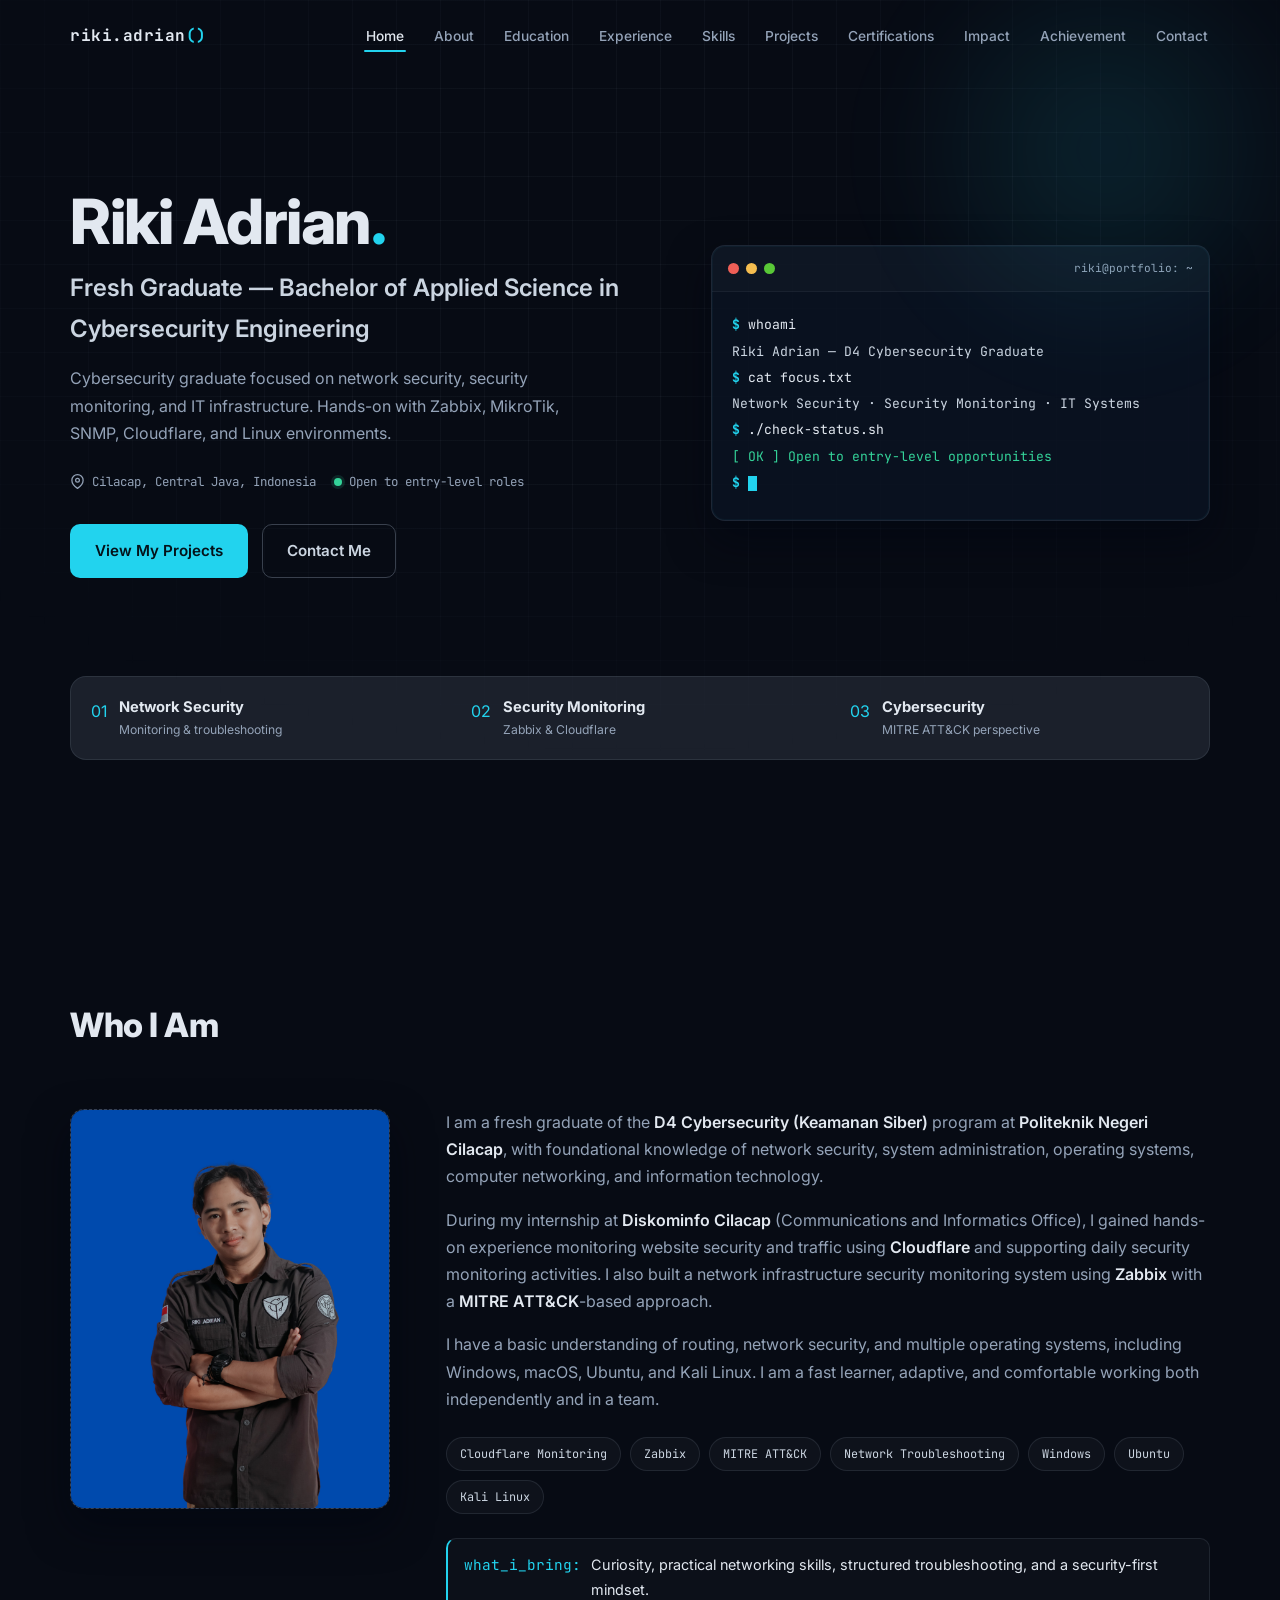
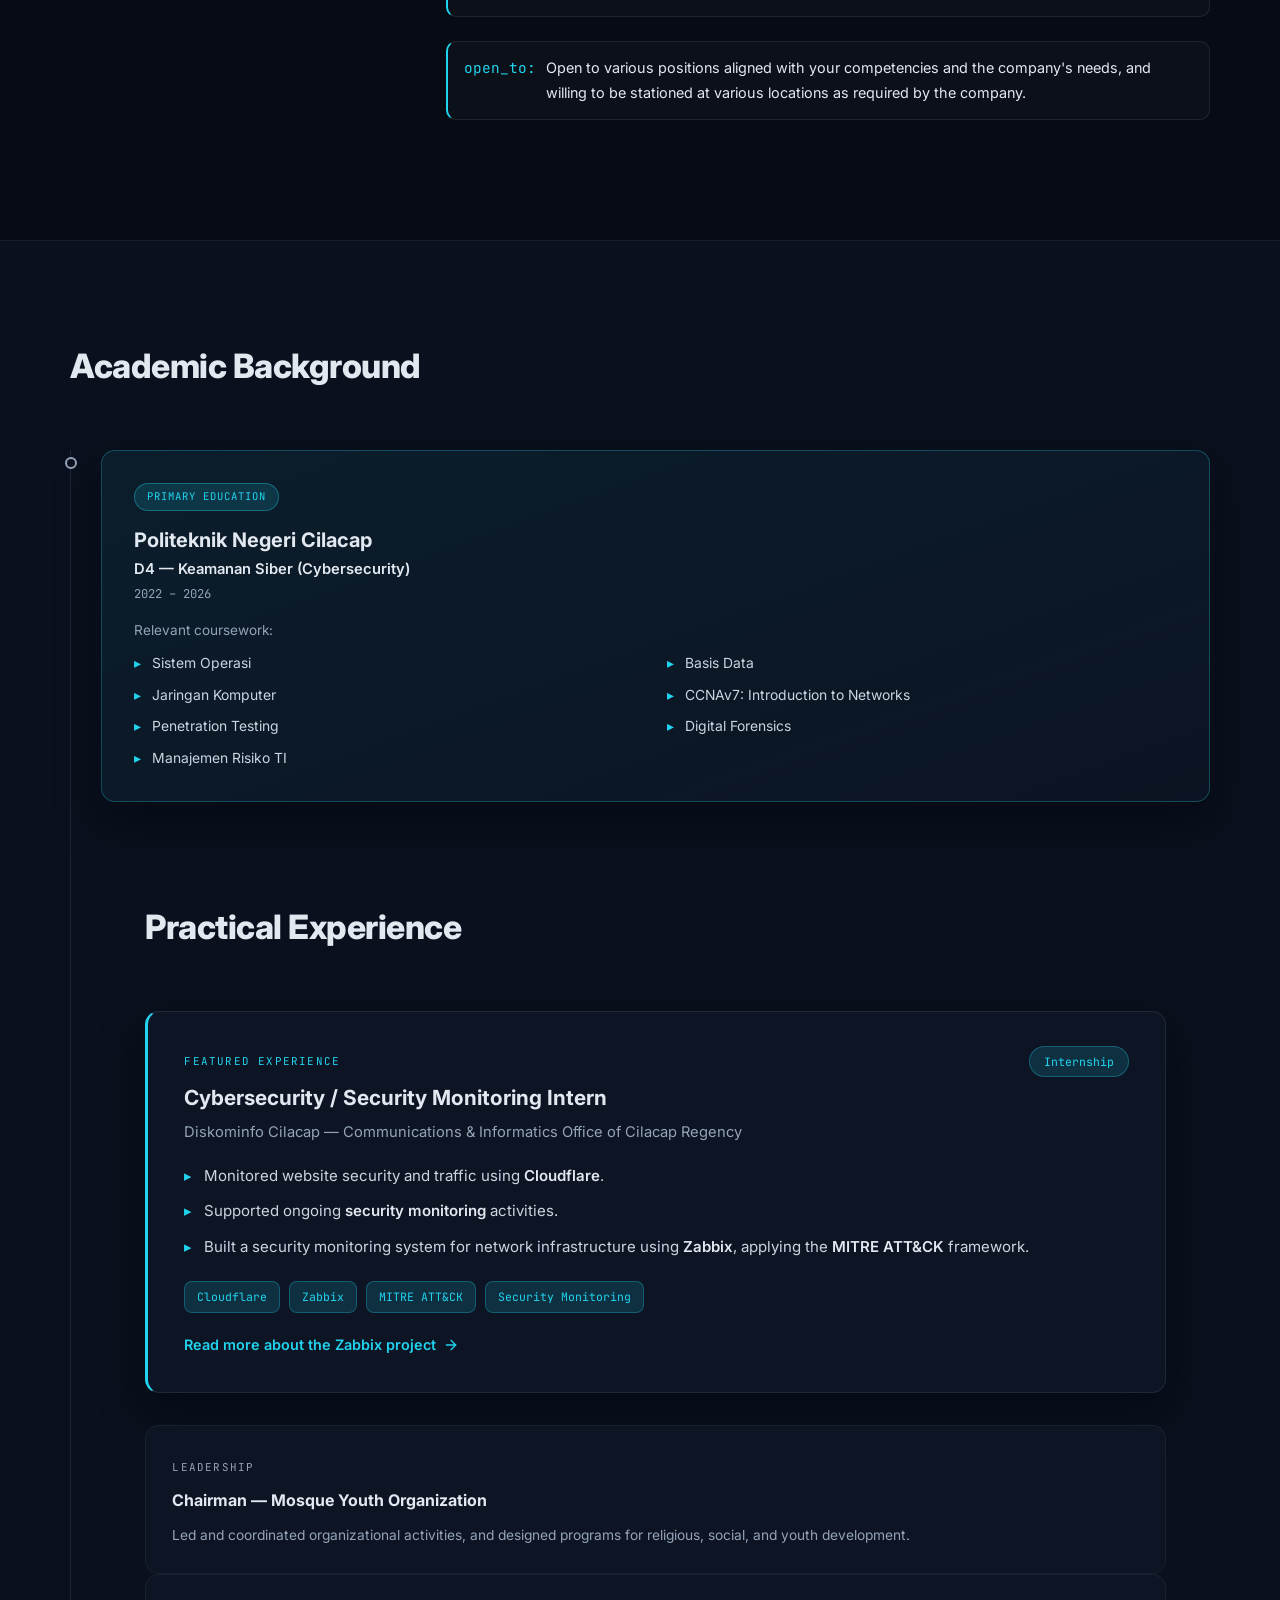
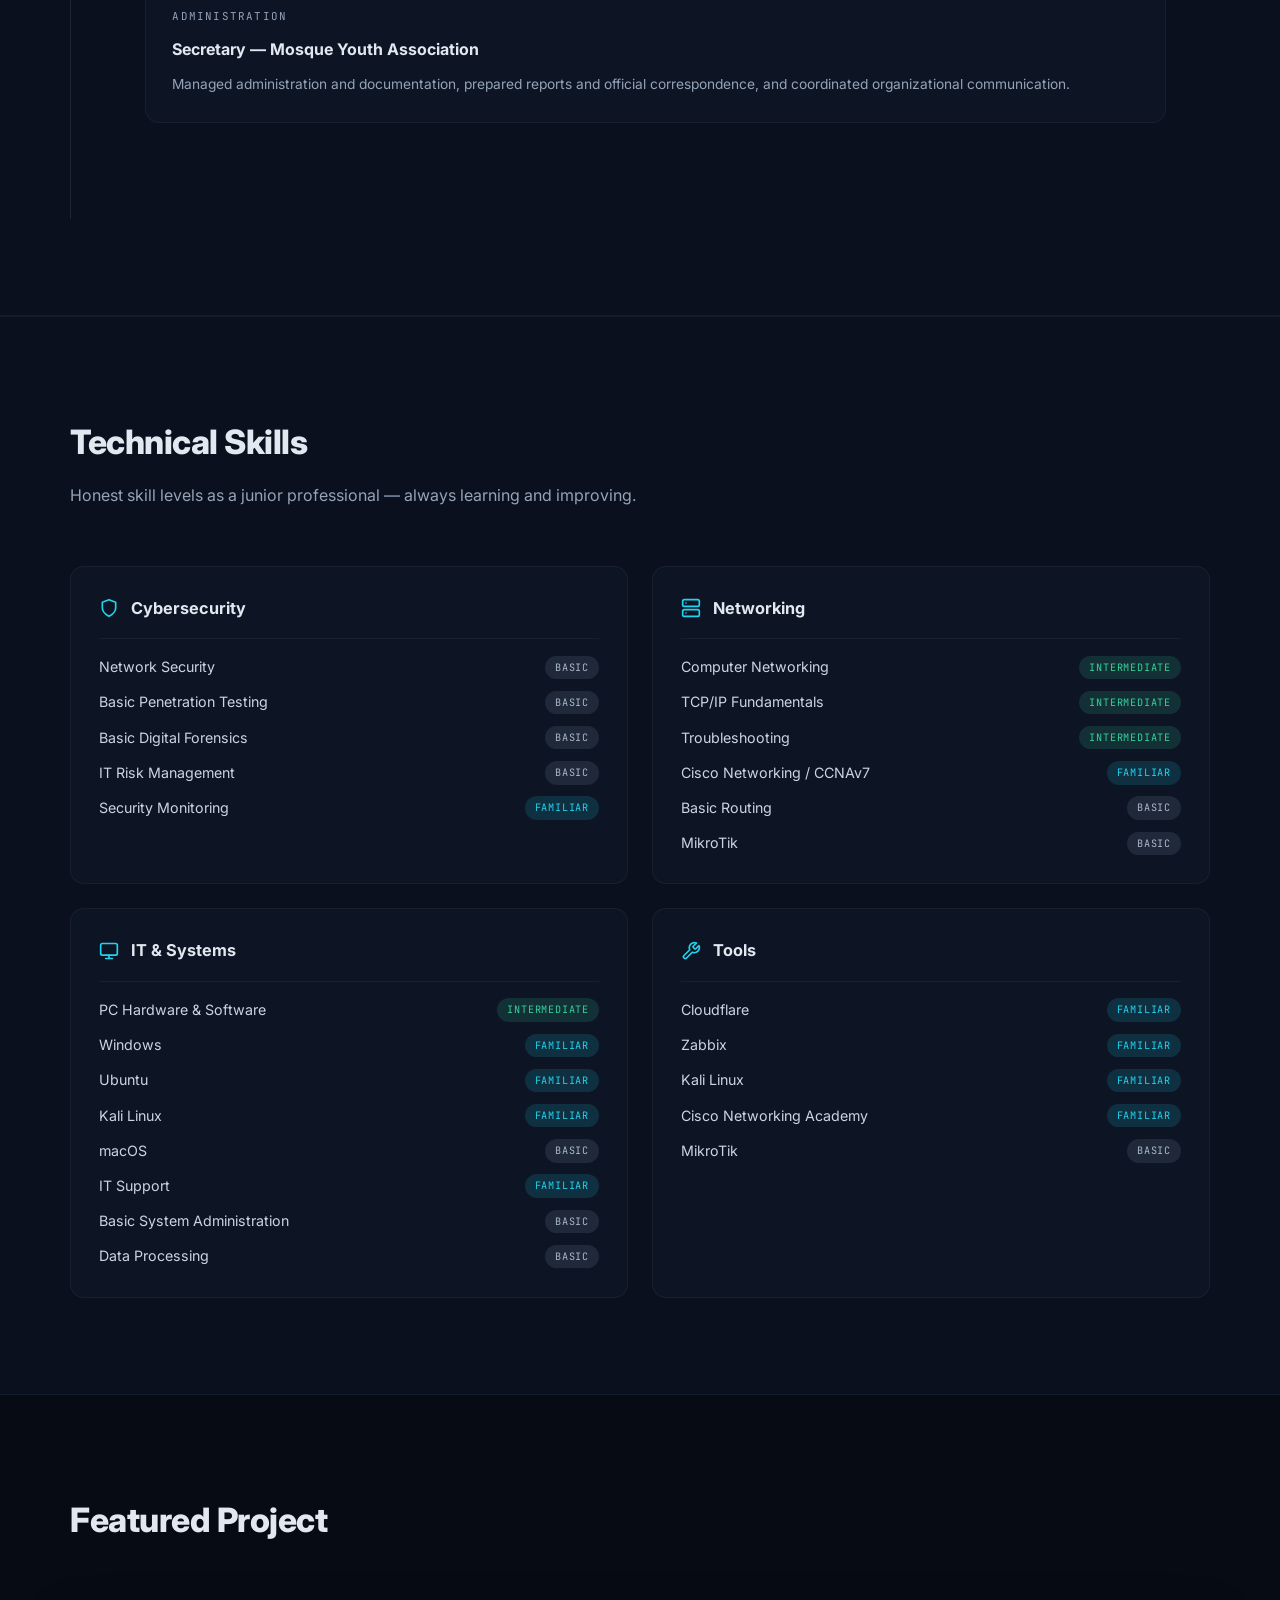
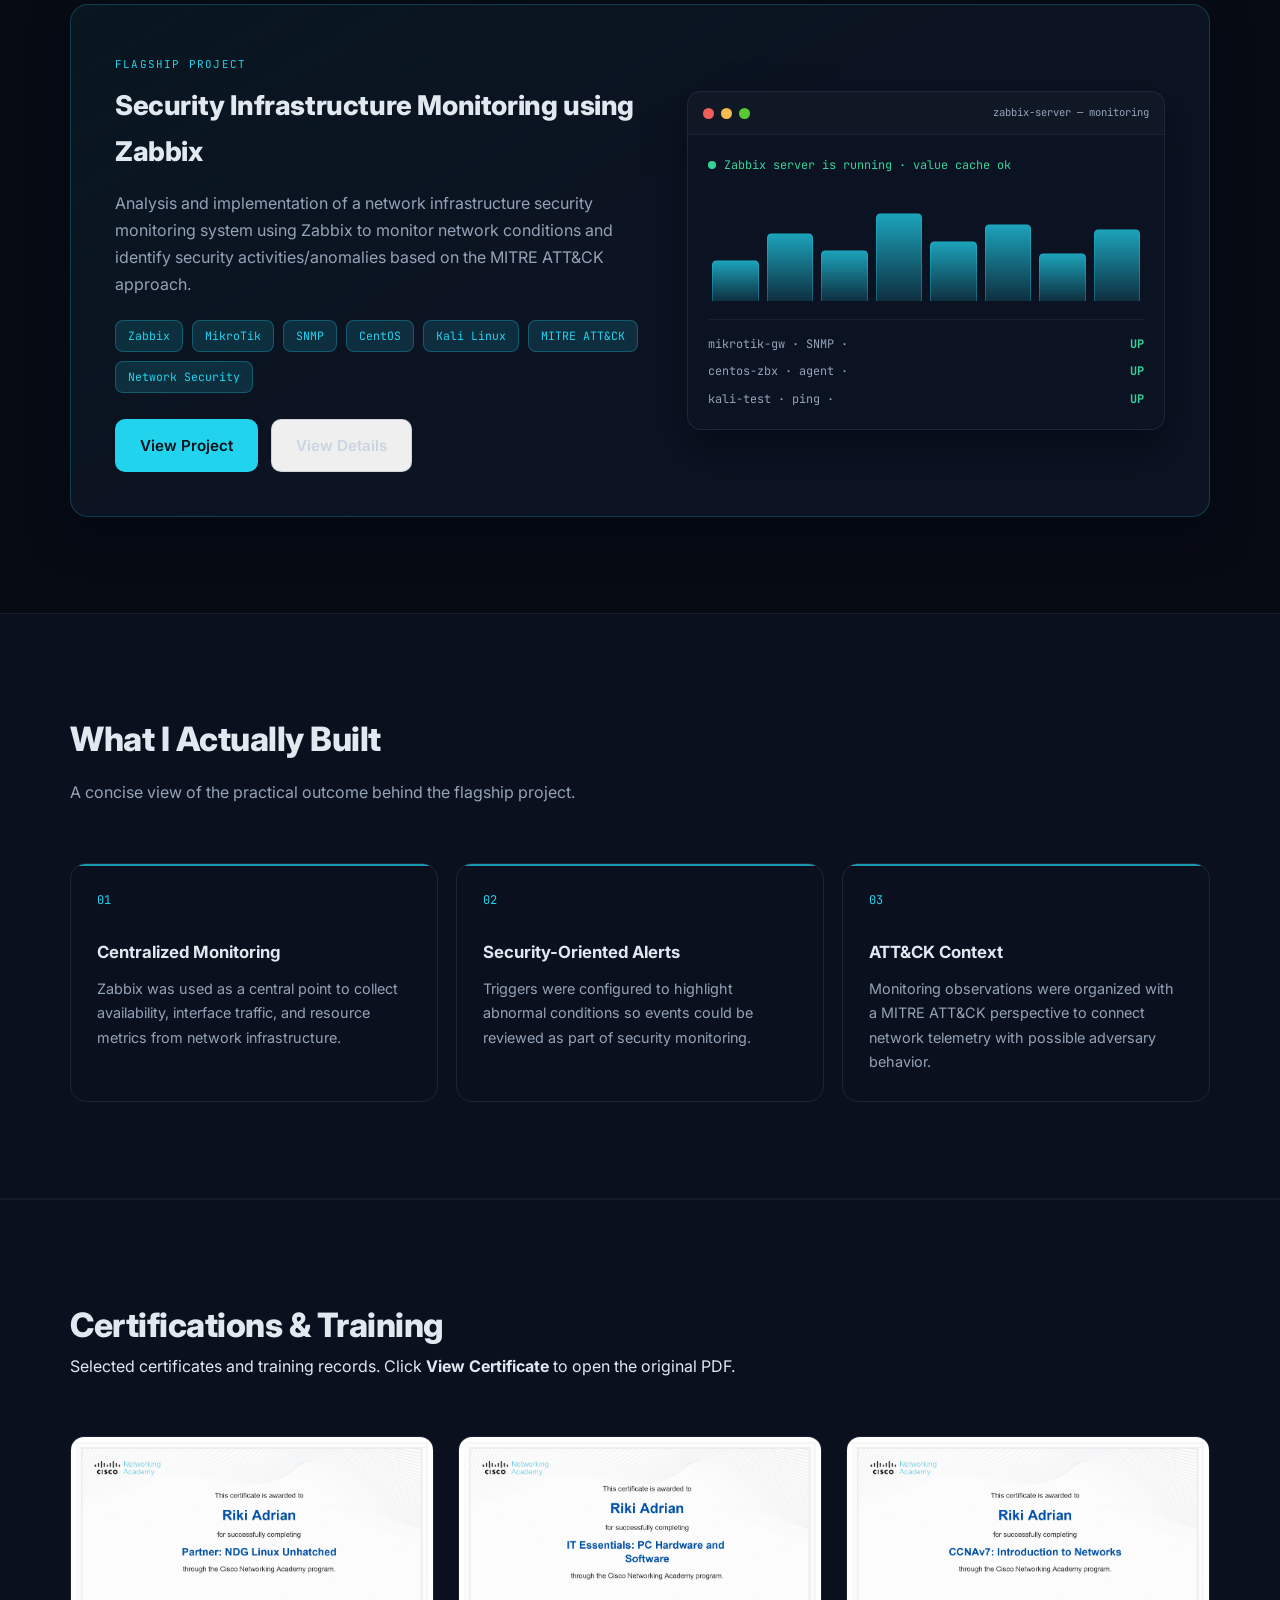
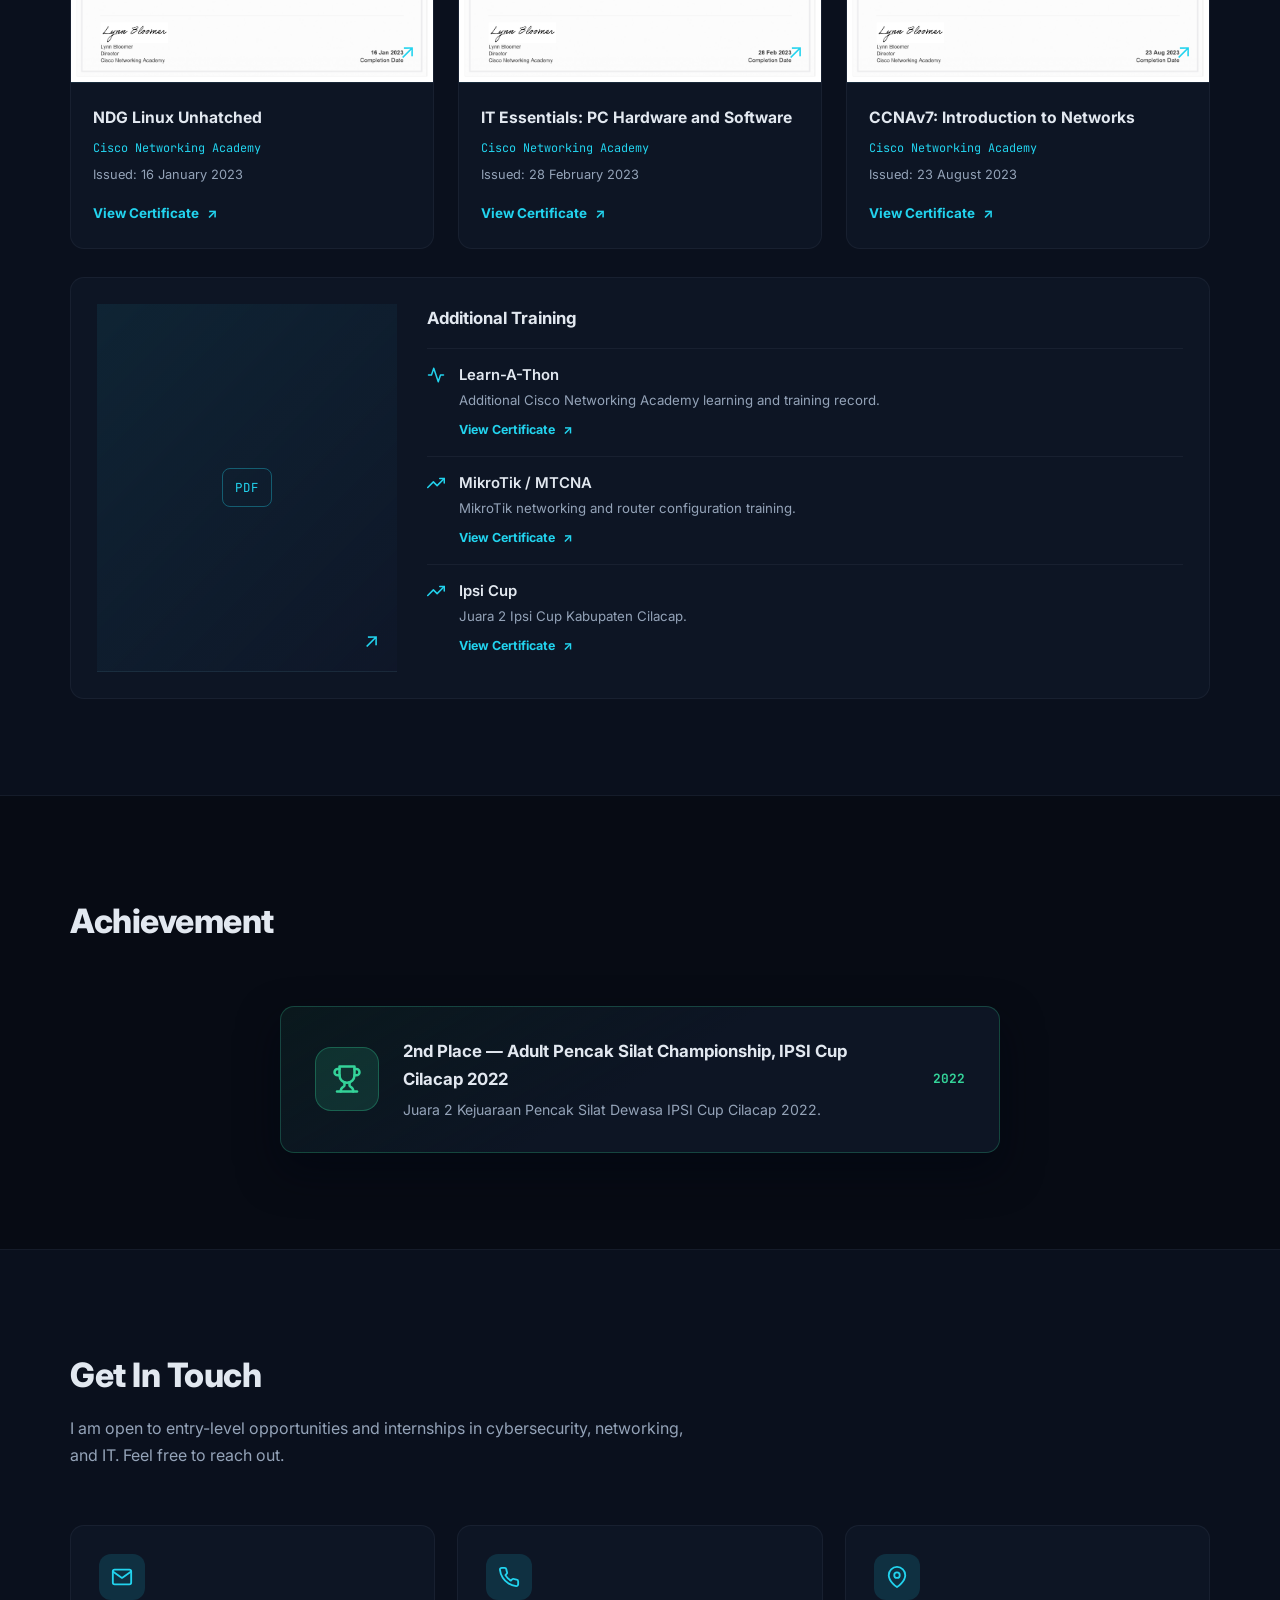
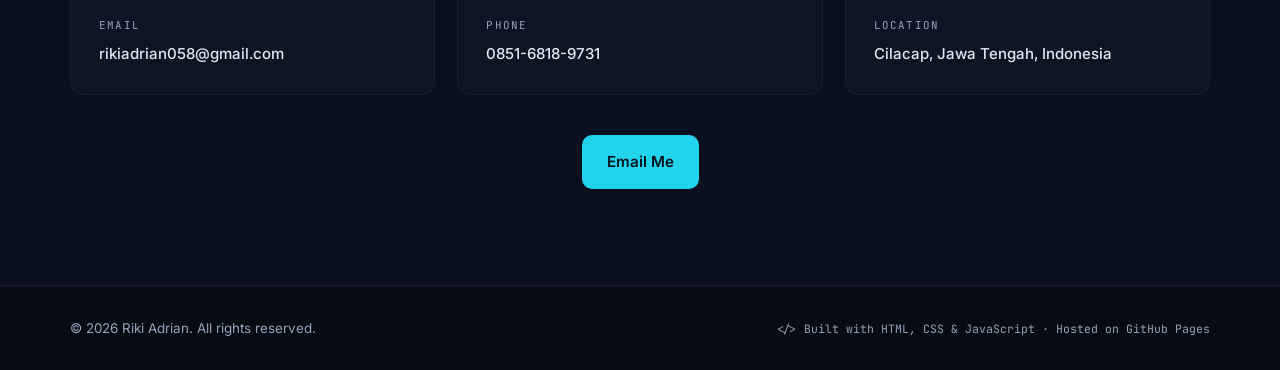
==== index.html @ 4a97ce5e "Update index.html" ====
<!DOCTYPE html>
<html lang="en">
<head>
  <meta charset="UTF-8" />
  <meta name="viewport" content="width=device-width, initial-scale=1.0" />
  <title>Riki Adrian | Cybersecurity Portfolio</title>

  <!-- SEO -->
  <meta name="description" content="Portfolio Riki Adrian, Fresh Graduate D4 Keamanan Siber dengan minat dan pengalaman dasar dalam cybersecurity, network security, system administration, dan security monitoring." />
  <meta name="keywords" content="Riki Adrian, Cybersecurity, Network Security, Security Monitoring, Zabbix, MITRE ATT&CK, IT Support, System Administrator, Fresh Graduate, Politeknik Negeri Cilacap" />
  <meta name="author" content="Riki Adrian" />
  <meta name="robots" content="index, follow" />
  <meta name="theme-color" content="#070b14" />

  <!-- Open Graph -->
  <!-- TODO: ganti og:url dan og:image dengan URL absolut setelah website online,
       contoh: https://USERNAME.github.io/ -->
  <meta property="og:type" content="website" />
  <meta property="og:title" content="Riki Adrian | Cybersecurity Portfolio" />
  <meta property="og:description" content="Fresh Graduate D4 Keamanan Siber — Cybersecurity, Network Security & IT Systems." />
  <!-- Set these to your real GitHub Pages URL after deployment -->
  <meta property="og:url" content="https://USERNAME.github.io/" />
  <meta property="og:image" content="favicon.svg" />
  <meta property="og:image:alt" content="Riki Adrian — Cybersecurity Portfolio" />
  <meta name="twitter:card" content="summary" />
  <meta name="twitter:title" content="Riki Adrian | Cybersecurity Portfolio" />
  <meta name="twitter:description" content="D4 Cybersecurity graduate focused on network security, security monitoring, and IT systems." />

  <!-- Favicon -->
  <link rel="icon" type="image/svg+xml" href="favicon.svg" />

  <!-- Fonts (CDN) -->
  <link rel="preconnect" href="https://fonts.googleapis.com" />
  <link rel="preconnect" href="https://fonts.gstatic.com" crossorigin />
  <link href="https://fonts.googleapis.com/css2?family=Inter:wght@400;500;600;700;800&family=JetBrains+Mono:wght@400;500;700&display=swap" rel="stylesheet" />

  <link rel="stylesheet" href="style.css" />

  <!-- Structured data -->
  <script type="application/ld+json">
  {
    "@context": "https://schema.org",
    "@type": "Person",
    "name": "Riki Adrian",
    "jobTitle": "Fresh Graduate D4 Cybersecurity (Keamanan Siber)",
    "email": "mailto:rikiadrian058@gmail.com",
    "telephone": "+62-851-6818-9731",
    "address": { "@type": "PostalAddress", "addressLocality": "Cilacap", "addressRegion": "Central Java", "addressCountry": "ID" },
    "alumniOf": "Politeknik Negeri Cilacap",
    "knowsAbout": ["Cybersecurity", "Network Security", "Security Monitoring", "Zabbix", "MITRE ATT&CK", "Networking"]
  }
  </script>
</head>
<body>

  <a class="skip-link" href="#home">Skip to main content</a>

  <!-- ============ NAVBAR ============ -->
  <nav class="navbar" id="navbar" aria-label="Main navigation">
    <div class="container nav-container">
      <a href="#home" class="nav-logo mono">riki.adrian<span class="accent">()</span></a>

      <ul class="nav-menu" id="nav-menu">
        <li><a class="nav-link active" href="#home">Home</a></li>
        <li><a class="nav-link" href="#about">About</a></li>
        <li><a class="nav-link" href="#education">Education</a></li>
        <li><a class="nav-link" href="#experience">Experience</a></li>
        <li><a class="nav-link" href="#skills">Skills</a></li>
        <li><a class="nav-link" href="#projects">Projects</a></li>
        <li><a class="nav-link" href="#certifications">Certifications</a></li>
        <li><a class="nav-link" href="#project-impact">Impact</a></li>
        <li><a class="nav-link" href="#achievement">Achievement</a></li>
        <li><a class="nav-link" href="#contact">Contact</a></li>
      </ul>

      <button class="hamburger" id="nav-toggle" aria-label="Toggle navigation menu" aria-controls="nav-menu" aria-expanded="false">
        <span></span><span></span><span></span>
      </button>
    </div>
  </nav>

  <!-- ============ HERO ============ -->
  <header id="home" class="hero">
    <div class="container hero-inner">
      <div class="hero-content">
        <!-- <p class="greeting mono reveal">// Hello World, I'm</p> -->
        <h1 class="reveal d1">Riki Adrian<span class="accent">.</span></h1>
        <p class="role reveal d2">Fresh Graduate &mdash;  Bachelor of Applied Science in Cybersecurity Engineering</p>
        <p class="tagline reveal d3">
          Cybersecurity graduate focused on network security, security monitoring, and IT infrastructure.
          Hands-on with Zabbix, MikroTik, SNMP, Cloudflare, and Linux environments.
        </p>

        <div class="hero-meta mono reveal d3">
          <span class="meta-item">
            <svg viewBox="0 0 24 24" width="15" height="15" fill="none" stroke="currentColor" stroke-width="2" stroke-linecap="round" stroke-linejoin="round" aria-hidden="true"><path d="M21 10c0 7-9 13-9 13s-9-6-9-13a9 9 0 0 1 18 0z"/><circle cx="12" cy="10" r="3"/></svg>
            Cilacap, Central Java, Indonesia
          </span>
          <span class="meta-item status"><span class="dot"></span>Open to entry-level roles</span>
        </div>

        <div class="hero-actions reveal d4">
          <a href="#projects" class="btn btn-primary">View My Projects</a>
          <a href="#contact" class="btn btn-outline">Contact Me</a>
        </div>
      </div>

      <div class="term-card reveal d2" aria-hidden="true">
        <div class="term-head">
          <span class="t-dot"></span><span class="t-dot"></span><span class="t-dot"></span>
          <span class="term-title mono">riki@portfolio: ~</span>
        </div>
        <div class="term-body mono">
          <p><span class="t-prompt">$</span> whoami</p>
          <p class="t-out">Riki Adrian &mdash; D4 Cybersecurity Graduate</p>
          <p><span class="t-prompt">$</span> cat focus.txt</p>
          <p class="t-out">Network Security &middot; Security Monitoring &middot; IT Systems</p>
          <p><span class="t-prompt">$</span> ./check-status.sh</p>
          <p class="t-ok">[ OK ] Open to entry-level opportunities</p>
          <p><span class="t-prompt">$</span> <span class="t-cursor"></span></p>
        </div>
    </div>
      </div>
    </div>
    <div class="container">
      <div class="proof-strip reveal">
        <div><span class="proof-icon">01</span><strong>Network Security</strong><span>Monitoring &amp; troubleshooting</span></div>
        <div><span class="proof-icon">02</span><strong>Security Monitoring</strong><span>Zabbix &amp; Cloudflare</span></div>
        <div><span class="proof-icon">03</span><strong>Cybersecurity</strong><span>MITRE ATT&amp;CK perspective</span></div>
      </div>
    </div>
  </header>

  <main>

    <!-- ============ ABOUT ============ -->
    <section id="about" class="section">
      <div class="container">
        <div class="section-head reveal">
          <!-- <p class="kicker mono">// 01. About Me</p> -->
          <h2>Who I Am</h2>
        </div>

        <div class="about-grid">
          <div class="img-slot about-photo reveal" data-label="Profile photo placeholder &#8212; add assets/profile/profile.jpg">
            <img src="assets/profile/profile.jpg" alt="Photo of Riki Adrian" data-fallback />
          </div>

          <div class="about-text reveal d1">
            <p>
              I am a fresh graduate of the <strong>D4 Cybersecurity (Keamanan Siber)</strong> program at
              <strong>Politeknik Negeri Cilacap</strong>, with foundational knowledge of network security,
              system administration, operating systems, computer networking, and information technology.
            </p>
            <p>
              During my internship at <strong>Diskominfo Cilacap</strong> (Communications and Informatics Office),
              I gained hands-on experience monitoring website security and traffic using
              <strong>Cloudflare</strong> and supporting daily security monitoring activities.
              I also built a network infrastructure security monitoring system using
              <strong>Zabbix</strong> with a <strong>MITRE ATT&amp;CK</strong>-based approach.
            </p>
            <p>
              I have a basic understanding of routing, network security, and multiple operating systems,
              including Windows, macOS, Ubuntu, and Kali Linux. I am a fast learner, adaptive,
              and comfortable working both independently and in a team.
            </p>

            <div class="chip-row">
              <span class="chip mono">Cloudflare Monitoring</span>
              <span class="chip mono">Zabbix</span>
              <span class="chip mono">MITRE ATT&amp;CK</span>
              <span class="chip mono">Network Troubleshooting</span>
              <span class="chip mono">Windows</span>
              <span class="chip mono">Ubuntu</span>
              <span class="chip mono">Kali Linux</span>
            </div>

            <div class="about-callout">
              <span class="mono accent">what_i_bring:</span>
              <span>Curiosity, practical networking skills, structured troubleshooting, and a security-first mindset.</span>
            </div>
            <div class="about-callout">
              <span class="mono accent">open_to:</span> Open to various positions aligned with your competencies and the company's needs, 
              and willing to be stationed at various locations as required by the company.
            </p>
          </div>
        </div>
      </div>
    </section>

    <!-- ============ EDUCATION ============ -->
    <section id="education" class="section section-alt">
      <div class="container">
        <div class="section-head reveal">
          <!-- <p class="kicker mono">// 02. Education</p> -->
          <h2>Academic Background</h2>
        </div>

        <ol class="timeline">
          <li class="tl-item tl-featured reveal">
            <div class="tl-card featured-card">
              <span class="badge-primary mono">Primary Education</span>
              <h3>Politeknik Negeri Cilacap</h3>
              <p class="tl-degree accent">D4 &mdash; Keamanan Siber (Cybersecurity)</p>
              <p class="tl-years mono">2022 &ndash; 2026</p>
              <p class="tl-note">Relevant coursework:</p>
              <ul class="course-list">
                <li>Sistem Operasi</li>
                <li>Basis Data</li>
                <li>Jaringan Komputer</li>
                <li>CCNAv7: Introduction to Networks</li>
                <li>Penetration Testing</li>
                <li>Digital Forensics</li>
                <li>Manajemen Risiko TI</li>
              </ul>
            </div>
          <!-- </li>

          <li class="tl-item reveal">
            <h3>Ponpes Minhajurroshidin Pondok Gede, Jakarta</h3>
            <p class="tl-degree">Islamic Studies (Pendidikan Agama Islam)</p>
            <p class="tl-years mono">2019 &ndash; 2021</p>
          </li>

          <li class="tl-item reveal">
            <h3>SMK Muhammadiyah Way Sulan</h3>
            <p class="tl-degree">Teknik Sepeda Motor</p>
            <p class="tl-years mono">2016 &ndash; 2019</p>
          </li>

          <li class="tl-item reveal">
            <h3>SMP Budi Utomo Karyatani</h3>
            <p class="tl-years mono">2013 &ndash; 2016</p>
          </li>

          <li class="tl-item reveal">
            <h3>SDN Negeri 1 Batuliman Indah</h3>
            <p class="tl-years mono">2007 &ndash; 2013</p>
          </li>
        </ol>
      </div>
    </section> -->

    <!-- ============ EXPERIENCE ============ -->
    <section id="experience" class="section">
      <div class="container">
        <div class="section-head reveal">
          <!-- <p class="kicker mono">// 03. Experience</p> -->
          <h2>Practical Experience</h2>
        </div>

        <!-- Main experience -->
        <article class="exp-main reveal">
          <div class="exp-head">
            <div>
              <span class="exp-tag mono accent">Featured Experience</span>
              <h3>Cybersecurity / Security Monitoring Intern</h3>
              <p class="exp-org">Diskominfo Cilacap &mdash; Communications &amp; Informatics Office of Cilacap Regency</p>
            </div>
            <span class="exp-period mono">Internship</span>
          </div>
          <ul class="exp-list">
            <li>
              Monitored website security and traffic using <strong>Cloudflare</strong>.
            </li>
            <li>
              Supported ongoing <strong>security monitoring</strong> activities.
            </li>
            <li>
              Built a security monitoring system for network infrastructure using
              <strong>Zabbix</strong>, applying the <strong>MITRE ATT&amp;CK</strong> framework.
            </li>
          </ul>
          <div class="tag-row">
            <span class="badge mono">Cloudflare</span>
            <span class="badge mono">Zabbix</span>
            <span class="badge mono">MITRE ATT&amp;CK</span>
            <span class="badge mono">Security Monitoring</span>
          </div>
          <a class="text-link" href="projects/zabbix-monitoring/index.html">
            Read more about the Zabbix project
            <svg viewBox="0 0 24 24" width="16" height="16" fill="none" stroke="currentColor" stroke-width="2" stroke-linecap="round" stroke-linejoin="round" aria-hidden="true"><line x1="5" y1="12" x2="19" y2="12"/><polyline points="12 5 19 12 12 19"/></svg>
          </a>
        </article>

        <!-- Secondary experiences -->
        <!-- <div class="exp-grid">
          <article class="exp-card reveal">
            <span class="exp-tag mono muted-tag">Entrepreneurship</span>
            <h3>Owner &mdash; Motorcycle Workshop</h3>
            <p class="tl-years mono">2018 &ndash; 2019</p>
            <p class="exp-desc">
              Founded and managed a small motorcycle repair workshop, handling basic maintenance
              and repairs while serving customers directly.
            </p> -->
          </article>

          <article class="exp-card reveal d1">
            <span class="exp-tag mono muted-tag">Leadership</span>
            <h3>Chairman &mdash; Mosque Youth Organization</h3>
            <p class="exp-desc">
              Led and coordinated organizational activities, and designed programs for religious,
              social, and youth development.
            </p>
          </article>

          <article class="exp-card reveal d2">
            <span class="exp-tag mono muted-tag">Administration</span>
            <h3>Secretary &mdash; Mosque Youth Association</h3>
            <p class="exp-desc">
              Managed administration and documentation, prepared reports and official
              correspondence, and coordinated organizational communication.
            </p>
          </article>
        </div>
      </div>
    </section>

    <!-- ============ SKILLS ============ -->
    <section id="skills" class="section section-alt">
      <div class="container">
        <div class="section-head reveal">
          <!-- <p class="kicker mono">// 04. Skills</p> -->
          <h2>Technical Skills</h2>
          <p class="lead">Honest skill levels as a junior professional &mdash; always learning and improving.</p>
        </div>

        <div class="skills-grid">
          <article class="skill-card reveal">
            <div class="skill-head">
              <svg viewBox="0 0 24 24" width="20" height="20" fill="none" stroke="currentColor" stroke-width="2" stroke-linecap="round" stroke-linejoin="round" aria-hidden="true"><path d="M12 22s8-4 8-10V5l-8-3-8 3v7c0 6 8 10 8 10z"/></svg>
              <h3>Cybersecurity</h3>
            </div>
            <ul class="skill-list">
              <li><span>Network Security</span><span class="pill pill-basic mono">Basic</span></li>
              <li><span>Basic Penetration Testing</span><span class="pill pill-basic mono">Basic</span></li>
              <li><span>Basic Digital Forensics</span><span class="pill pill-basic mono">Basic</span></li>
              <li><span>IT Risk Management</span><span class="pill pill-basic mono">Basic</span></li>
              <li><span>Security Monitoring</span><span class="pill pill-familiar mono">Familiar</span></li>
            </ul>
          </article>

          <article class="skill-card reveal d1">
            <div class="skill-head">
              <svg viewBox="0 0 24 24" width="20" height="20" fill="none" stroke="currentColor" stroke-width="2" stroke-linecap="round" stroke-linejoin="round" aria-hidden="true"><rect x="2" y="2" width="20" height="8" rx="2"/><rect x="2" y="14" width="20" height="8" rx="2"/><line x1="6" y1="6" x2="6.01" y2="6"/><line x1="6" y1="18" x2="6.01" y2="18"/></svg>
              <h3>Networking</h3>
            </div>
            <ul class="skill-list">
              <li><span>Computer Networking</span><span class="pill pill-intermediate mono">Intermediate</span></li>
              <li><span>TCP/IP Fundamentals</span><span class="pill pill-intermediate mono">Intermediate</span></li>
              <li><span>Troubleshooting</span><span class="pill pill-intermediate mono">Intermediate</span></li>
              <li><span>Cisco Networking / CCNAv7</span><span class="pill pill-familiar mono">Familiar</span></li>
              <li><span>Basic Routing</span><span class="pill pill-basic mono">Basic</span></li>
              <li><span>MikroTik</span><span class="pill pill-basic mono">Basic</span></li>
            </ul>
          </article>

          <article class="skill-card reveal d2">
            <div class="skill-head">
              <svg viewBox="0 0 24 24" width="20" height="20" fill="none" stroke="currentColor" stroke-width="2" stroke-linecap="round" stroke-linejoin="round" aria-hidden="true"><rect x="2" y="3" width="20" height="14" rx="2"/><line x1="8" y1="21" x2="16" y2="21"/><line x1="12" y1="17" x2="12" y2="21"/></svg>
              <h3>IT &amp; Systems</h3>
            </div>
            <ul class="skill-list">
              <li><span>PC Hardware &amp; Software</span><span class="pill pill-intermediate mono">Intermediate</span></li>
              <li><span>Windows</span><span class="pill pill-familiar mono">Familiar</span></li>
              <li><span>Ubuntu</span><span class="pill pill-familiar mono">Familiar</span></li>
              <li><span>Kali Linux</span><span class="pill pill-familiar mono">Familiar</span></li>
              <li><span>macOS</span><span class="pill pill-basic mono">Basic</span></li>
              <li><span>IT Support</span><span class="pill pill-familiar mono">Familiar</span></li>
              <li><span>Basic System Administration</span><span class="pill pill-basic mono">Basic</span></li>
              <li><span>Data Processing</span><span class="pill pill-basic mono">Basic</span></li>
            </ul>
          </article>

          <article class="skill-card reveal d3">
            <div class="skill-head">
              <svg viewBox="0 0 24 24" width="20" height="20" fill="none" stroke="currentColor" stroke-width="2" stroke-linecap="round" stroke-linejoin="round" aria-hidden="true"><path d="M14.7 6.3a1 1 0 0 0 0 1.4l1.6 1.6a1 1 0 0 0 1.4 0l3.77-3.77a6 6 0 0 1-7.94 7.94l-6.91 6.91a2.12 2.12 0 0 1-3-3l6.91-6.91a6 6 0 0 1 7.94-7.94l-3.76 3.76z"/></svg>
              <h3>Tools</h3>
            </div>
            <ul class="skill-list">
              <li><span>Cloudflare</span><span class="pill pill-familiar mono">Familiar</span></li>
              <li><span>Zabbix</span><span class="pill pill-familiar mono">Familiar</span></li>
              <li><span>Kali Linux</span><span class="pill pill-familiar mono">Familiar</span></li>
              <li><span>Cisco Networking Academy</span><span class="pill pill-familiar mono">Familiar</span></li>
              <li><span>MikroTik</span><span class="pill pill-basic mono">Basic</span></li>
            </ul>
          </article>
        </div>
      </div>
    </section>

    <!-- ============ PROJECTS ============ -->
    <section id="projects" class="section">
      <div class="container">
        <div class="section-head reveal">
          <!-- <p class="kicker mono">// 05. Projects</p> -->
          <h2>Featured Project</h2>
        </div>

        <article class="project-card reveal">
          <div class="project-info">
            <span class="exp-tag mono accent">Flagship Project</span>
            <h3>Security Infrastructure Monitoring using Zabbix</h3>
            <p class="project-desc">
              Analysis and implementation of a network infrastructure security monitoring system
              using Zabbix to monitor network conditions and identify security activities/anomalies
              based on the MITRE ATT&amp;CK approach.
            </p>
            <div class="tag-row">
              <span class="badge mono">Zabbix</span>
              <span class="badge mono">MikroTik</span>
              <span class="badge mono">SNMP</span>
              <span class="badge mono">CentOS</span>
              <span class="badge mono">Kali Linux</span>
              <span class="badge mono">MITRE ATT&amp;CK</span>
              <span class="badge mono">Network Security</span>
            </div>
            <div class="project-actions">
              <a class="btn btn-primary" href="projects/zabbix-monitoring/index.html">View Project</a>
              <button class="btn btn-outline" id="details-toggle" type="button" aria-expanded="false" aria-controls="project-details">
                <span class="label">View Details</span>
              </button>
            </div>
          </div>

          <div class="mock-window" aria-hidden="true">
            <div class="mock-head">
              <span class="t-dot"></span><span class="t-dot"></span><span class="t-dot"></span>
              <span class="mono mock-title">zabbix-server &mdash; monitoring</span>
            </div>
            <div class="mock-body mono">
              <p class="mock-status"><span class="dot"></span>Zabbix server is running &middot; value cache ok</p>
              <div class="mock-bars">
                <span style="--h:38%"></span>
                <span style="--h:62%"></span>
                <span style="--h:47%"></span>
                <span style="--h:80%"></span>
                <span style="--h:55%"></span>
                <span style="--h:70%"></span>
                <span style="--h:44%"></span>
                <span style="--h:66%"></span>
              </div>
              <ul class="mock-hosts">
                <li>mikrotik-gw &middot; SNMP &middot; <b class="ok">UP</b></li>
                <li>centos-zbx &middot; agent &middot; <b class="ok">UP</b></li>
                <li>kali-test &middot; ping &middot; <b class="ok">UP</b></li>
              </ul>
            </div>
          </div>
        </article>

        <div class="details-panel" id="project-details">
          <div class="details-inner">
            <div class="detail-box">
              <h4 class="mono">// Objective</h4>
              <p>
                Design and implement monitoring that keeps network infrastructure observable and
                supports security-oriented analysis of network activity.
              </p>
            </div>
            <div class="detail-box">
              <h4 class="mono">// Scope</h4>
              <ul>
                <li>SNMP-based monitoring of MikroTik RouterOS devices</li>
                <li>Device availability, interface traffic &amp; resource metrics</li>
                <li>Alert triggers for abnormal conditions</li>
                <li>Monitoring items organized following MITRE ATT&amp;CK perspective</li>
              </ul>
            </div>
            <div class="detail-box">
              <h4 class="mono">// Environment</h4>
              <ul>
                <li>Zabbix on CentOS (monitoring platform)</li>
                <li>MikroTik RouterOS (monitored device)</li>
                <li>Kali Linux (workstation)</li>
                <li>Focus: Network Security Monitoring</li>
              </ul>
            </div>
          </div>
        </div>
      </div>
    </section>

    <!-- ============ PROJECT IMPACT ============ -->
    <section id="project-impact" class="section section-alt">
      <div class="container">
        <div class="section-head reveal">
          <!-- <p class="kicker mono">// 06. Project Impact</p> -->
          <h2>What I Actually Built</h2>
          <p class="lead">A concise view of the practical outcome behind the flagship project.</p>
        </div>
        <div class="impact-grid">
          <article class="impact-card reveal">
            <span class="impact-number mono">01</span>
            <h3>Centralized Monitoring</h3>
            <p>Zabbix was used as a central point to collect availability, interface traffic, and resource metrics from network infrastructure.</p>
          </article>
          <article class="impact-card reveal d1">
            <span class="impact-number mono">02</span>
            <h3>Security-Oriented Alerts</h3>
            <p>Triggers were configured to highlight abnormal conditions so events could be reviewed as part of security monitoring.</p>
          </article>
          <article class="impact-card reveal d2">
            <span class="impact-number mono">03</span>
            <h3>ATT&amp;CK Context</h3>
            <p>Monitoring observations were organized with a MITRE ATT&amp;CK perspective to connect network telemetry with possible adversary behavior.</p>
          </article>
        </div>
      </div>
    </section>

    <!-- ============ CERTIFICATIONS ============ -->
    <section id="certifications" class="section section-alt">
      <div class="container">
        <div class="section-head reveal">
          <!-- <p class="kicker mono">// 07. Certifications</p> -->
          <h2>Certifications &amp; Training</h2>
          <p class="section-lead">Selected certificates and training records. Click <strong>View Certificate</strong> to open the original PDF.</p>
        </div>

        <div class="cert-grid">
          <article class="cert-card reveal">
            <div class="pdf-preview">
  <a href="assets/certificates/linux-unhatched.pdf"
     target="_blank"
     rel="noopener"
     aria-label="Open NDG Linux Unhatched certificate">
    <img src="assets/certificates/linux-unhatched.jpg"
         alt="NDG Linux Unhatched Certificate">
    <span class="pdf-icon">↗</span>
  </a>
</div>
            <div class="cert-body">
              <h3>NDG Linux Unhatched</h3>
              <p class="cert-org mono">Cisco Networking Academy</p>
              <p class="cert-date">Issued: 16 January 2023</p>
              <a class="cert-link" href="assets/certificates/linux-unhatched.pdf" target="_blank" rel="noopener">View Certificate <span aria-hidden="true">↗</span></a>
            </div>
          </article>
      
          <article class="cert-card reveal d1">
           <div class="pdf-preview">
  <a href="assets/certificates/it-essentials.pdf"
     target="_blank"
     rel="noopener"
     aria-label="Open IT Essentials certificate">
    <img src="assets/certificates/it-essentials.jpg"
         alt="IT Essentials PC Hardware and Software Certificate">
    <span class="pdf-icon">↗</span>
  </a>
</div>
            <div class="cert-body">
              <h3>IT Essentials: PC Hardware and Software</h3>
              <p class="cert-org mono">Cisco Networking Academy</p>
              <p class="cert-date">Issued: 28 February 2023</p>
              <a class="cert-link" href="assets/certificates/it-essentials.pdf" target="_blank" rel="noopener">View Certificate <span aria-hidden="true">↗</span></a>
            </div>
          </article>

          <article class="cert-card reveal d2">
            <div class="pdf-preview">
  <a href="assets/certificates/ccnav7.pdf"
     target="_blank"
     rel="noopener"
     aria-label="Open CCNAv7 certificate">
    <img src="assets/certificates/ccnav7.jpg"
         alt="CCNAv7 Introduction to Networks Certificate">
    <span class="pdf-icon">↗</span>
  </a>
</div>
            <div class="cert-body">
              <h3>CCNAv7: Introduction to Networks</h3>
              <p class="cert-org mono">Cisco Networking Academy</p>
              <p class="cert-date">Issued: 23 August 2023</p>
              <a class="cert-link" href="assets/certificates/ccnav7.pdf" target="_blank" rel="noopener">View Certificate <span aria-hidden="true">↗</span></a>
            </div>
          </article>
        </div>

        <article class="other-training reveal">
          <div class="pdf-preview training-pdf-preview" aria-hidden="true">
            <span class="pdf-badge mono">PDF</span>
            <span class="pdf-icon">↗</span>
          </div>
          <div class="training-list">
            <h3>Additional Training</h3>
            <div class="training-item">
              <svg viewBox="0 0 24 24" width="18" height="18" fill="none" stroke="currentColor" stroke-width="2" stroke-linecap="round" stroke-linejoin="round" aria-hidden="true"><polyline points="22 12 18 12 15 21 9 3 6 12 2 12"/></svg>
              <div>
                <h4>Learn-A-Thon</h4>
                <p>Additional Cisco Networking Academy learning and training record.</p>
                <a class="cert-link compact" href="assets/certificates/learn-a-thon.pdf" target="_blank" rel="noopener">View Certificate <span aria-hidden="true">↗</span></a>
              </div>
            </div>
            <div class="training-item">
              <svg viewBox="0 0 24 24" width="18" height="18" fill="none" stroke="currentColor" stroke-width="2" stroke-linecap="round" stroke-linejoin="round" aria-hidden="true"><polyline points="23 6 13.5 15.5 8.5 10.5 1 18"/><polyline points="17 6 23 6 23 12"/></svg>
              <div>
                <h4>MikroTik / MTCNA</h4>
                <p>MikroTik networking and router configuration training.</p>
                <a class="cert-link compact" href="assets/certificates/mikrotik.pdf" target="_blank" rel="noopener">View Certificate <span aria-hidden="true">↗</span></a>
              </div>
              </div>
            <div class="training-item">
              <svg viewBox="0 0 24 24" width="18" height="18" fill="none" stroke="currentColor" stroke-width="2" stroke-linecap="round" stroke-linejoin="round" aria-hidden="true"><polyline points="23 6 13.5 15.5 8.5 10.5 1 18"/><polyline points="17 6 23 6 23 12"/></svg>
              <div>
                <h4>Ipsi Cup</h4>
                <p>Juara 2 Ipsi Cup Kabupaten Cilacap.</p>
                <a class="cert-link compact" href="assets/certificates/Ipsi_Cup.pdf" target="_blank" rel="noopener">View Certificate <span aria-hidden="true">↗</span></a>
              </div>
            </div>
          </div>
        </article>
      </div>
    </section>

    <!-- ============ ACHIEVEMENT ============ -->
    <section id="achievement" class="section">
      <div class="container">
        <div class="section-head reveal">
          <!-- <p class="kicker mono">// 08. Achievement</p> -->
          <h2>Achievement</h2>
        </div>

        <article class="ach-card reveal">
          <div class="ach-icon" aria-hidden="true">
            <svg viewBox="0 0 24 24" width="30" height="30" fill="none" stroke="currentColor" stroke-width="2" stroke-linecap="round" stroke-linejoin="round"><path d="M6 9H4.5a2.5 2.5 0 0 1 0-5H6"/><path d="M18 9h1.5a2.5 2.5 0 0 0 0-5H18"/><path d="M4 22h16"/><path d="M10 14.66V17c0 .55-.47.98-.97 1.21C7.85 18.75 7 20.24 7 22"/><path d="M14 14.66V17c0 .55.47.98.97 1.21C16.15 18.75 17 20.24 17 22"/><path d="M18 2H6v7a6 6 0 0 0 12 0V2z"/></svg>
          </div>
          <div>
            <h3>2nd Place &mdash; Adult Pencak Silat Championship, IPSI Cup Cilacap 2022</h3>
            <p>Juara 2 Kejuaraan Pencak Silat Dewasa IPSI Cup Cilacap 2022.</p>
          </div>
          <span class="ach-year mono">2022</span>
        </article>
      </div>
    </section>

    <!-- ============ CONTACT ============ -->
    <section id="contact" class="section section-alt">
      <div class="container">
        <div class="section-head reveal">
          <!-- <p class="kicker mono">// 09. Contact</p> -->
          <h2>Get In Touch</h2>
          <p class="lead">
            I am open to entry-level opportunities and internships in cybersecurity,
            networking, and IT. Feel free to reach out.
          </p>
        </div>

        <div class="contact-grid">
          <a class="contact-card reveal" href="mailto:rikiadrian058@gmail.com">
            <span class="contact-icon" aria-hidden="true">
              <svg viewBox="0 0 24 24" width="22" height="22" fill="none" stroke="currentColor" stroke-width="2" stroke-linecap="round" stroke-linejoin="round"><path d="M4 4h16c1.1 0 2 .9 2 2v12c0 1.1-.9 2-2 2H4c-1.1 0-2-.9-2-2V6c0-1.1.9-2 2-2z"/><polyline points="22,6 12,13 2,6"/></svg>
            </span>
            <span class="contact-label mono">Email</span>
            <span class="contact-value">rikiadrian058@gmail.com</span>
          </a>

          <a class="contact-card reveal d1" href="tel:+6285168189731">
            <span class="contact-icon" aria-hidden="true">
              <svg viewBox="0 0 24 24" width="22" height="22" fill="none" stroke="currentColor" stroke-width="2" stroke-linecap="round" stroke-linejoin="round"><path d="M22 16.92v3a2 2 0 0 1-2.18 2 19.79 19.79 0 0 1-8.63-3.07 19.5 19.5 0 0 1-6-6 19.79 19.79 0 0 1-3.07-8.67A2 2 0 0 1 4.11 2h3a2 2 0 0 1 2 1.72 12.84 12.84 0 0 0 .7 2.81 2 2 0 0 1-.45 2.11L8.09 9.91a16 16 0 0 0 6 6l1.27-1.27a2 2 0 0 1 2.11-.45 12.84 12.84 0 0 0 2.81.7A2 2 0 0 1 22 16.92z"/></svg>
            </span>
            <span class="contact-label mono">Phone</span>
            <span class="contact-value">0851-6818-9731</span>
          </a>

          <div class="contact-card reveal d2">
            <span class="contact-icon" aria-hidden="true">
              <svg viewBox="0 0 24 24" width="22" height="22" fill="none" stroke="currentColor" stroke-width="2" stroke-linecap="round" stroke-linejoin="round"><path d="M21 10c0 7-9 13-9 13s-9-6-9-13a9 9 0 0 1 18 0z"/><circle cx="12" cy="10" r="3"/></svg>
            </span>
            <span class="contact-label mono">Location</span>
            <span class="contact-value">Cilacap, Jawa Tengah, Indonesia</span>
          </div>
        </div>

        <div class="contact-actions reveal">
          <a href="mailto:rikiadrian058@gmail.com" class="btn btn-primary">Email Me</a>
         
        </div>

        <!-- TODO: jika sudah punya LinkedIn/GitHub, tambahkan link di sini:
             <div class="social-row">
               <a href="https://linkedin.com/in/..." >LinkedIn</a>
               <a href="https://github.com/...">GitHub</a>
             </div>
        -->
      </div>
    </section>
  </main>

  <!-- ============ FOOTER ============ -->
  <footer class="footer">
    <div class="container footer-inner">
      <p>&copy; <span id="year">2026</span> Riki Adrian. All rights reserved.</p>
      <p class="mono">&lt;/&gt; Built with HTML, CSS &amp; JavaScript · Hosted on GitHub Pages</p>
    </div>
  </footer>

  <button id="to-top" class="to-top" type="button" aria-label="Scroll back to top">
    <svg viewBox="0 0 24 24" width="20" height="20" fill="none" stroke="currentColor" stroke-width="2" stroke-linecap="round" stroke-linejoin="round" aria-hidden="true"><polyline points="18 15 12 9 6 15"/></svg>
  </button>

  <script src="script.js"></script>
</body>
</html>
---- style.css ----
/* =========================================================
   Riki Adrian Portfolio — style.css
   Dark, modern, cybersecurity-inspired theme
   Sections: Variables > Base > Utilities > Nav > Hero >
   About > Education > Experience > Skills > Project >
   Certifications > Achievement > Contact > Footer > Reveal
   ========================================================= */

/* ---------- 1. VARIABLES & RESET ---------- */
:root {
  --bg: #070b14;
  --bg-alt: #0a101d;
  --card: #0d1524;
  --card-hover: #101b2e;
  --border: rgba(148, 163, 184, 0.14);
  --border-soft: rgba(148, 163, 184, 0.08);

  --text: #e2e8f0;
  --text-soft: #cbd5e1;
  --muted: #94a3b8;

  --accent: #22d3ee;
  --accent-dim: rgba(34, 211, 238, 0.14);
  --green: #34d399;
  --green-dim: rgba(52, 211, 153, 0.14);

  --font-sans: "Inter", -apple-system, BlinkMacSystemFont, "Segoe UI", sans-serif;
  --font-mono: "JetBrains Mono", "SFMono-Regular", Consolas, monospace;

  --radius: 14px;
  --radius-sm: 10px;
  --nav-h: 72px;
  --shadow: 0 18px 40px rgba(2, 6, 17, 0.55);
}

*,
*::before,
*::after {
  box-sizing: border-box;
  margin: 0;
  padding: 0;
}

html {
  scroll-behavior: smooth;
  scroll-padding-top: calc(var(--nav-h) + 16px);
}

body {
  font-family: var(--font-sans);
  background-color: var(--bg);
  color: var(--text);
  line-height: 1.7;
  overflow-x: hidden;
  -webkit-font-smoothing: antialiased;
}

img {
  max-width: 100%;
  display: block;
}

ul,
ol {
  list-style: none;
}

a {
  color: inherit;
  text-decoration: none;
}

button {
  font-family: inherit;
  cursor: pointer;
}

::selection {
  background: var(--accent);
  color: #04121a;
}

:focus-visible {
  outline: 2px solid var(--accent);
  outline-offset: 3px;
  border-radius: 4px;
}

/* Scrollbar (subtle) */
::-webkit-scrollbar {
  width: 10px;
}
::-webkit-scrollbar-track {
  background: var(--bg);
}
::-webkit-scrollbar-thumb {
  background: #1e293b;
  border-radius: 8px;
}
::-webkit-scrollbar-thumb:hover {
  background: #334155;
}

/* ---------- 2. UTILITIES ---------- */
.container {
  width: min(1140px, 92%);
  margin-inline: auto;
}

.mono {
  font-family: var(--font-mono);
}

.accent {
  color: var(--accent);
}

.section {
  padding: 96px 0;
}

.section-alt {
  background: var(--bg-alt);
  border-block: 1px solid var(--border-soft);
}

.section-head {
  margin-bottom: 56px;
}

.kicker {
  color: var(--accent);
  font-size: 0.85rem;
  letter-spacing: 1px;
  margin-bottom: 10px;
}

.section-head h2 {
  font-size: clamp(1.6rem, 3vw, 2.1rem);
  font-weight: 800;
  letter-spacing: -0.5px;
}

.lead {
  color: var(--muted);
  max-width: 62ch;
  margin-top: 12px;
}

.skip-link {
  position: absolute;
  top: -48px;
  left: 16px;
  z-index: 200;
  background: var(--accent);
  color: #04121a;
  padding: 10px 16px;
  border-radius: 8px;
  font-weight: 600;
  transition: top 0.25s ease;
}
.skip-link:focus {
  top: 12px;
}

/* Buttons */
.btn {
  display: inline-flex;
  align-items: center;
  gap: 9px;
  padding: 13px 24px;
  border-radius: var(--radius-sm);
  font-weight: 600;
  font-size: 0.95rem;
  border: 1px solid transparent;
  transition: transform 0.22s ease, box-shadow 0.22s ease, background 0.22s ease,
    border-color 0.22s ease, color 0.22s ease;
}

.btn-primary {
  background: var(--accent);
  color: #04121a;
}
.btn-primary:hover {
  transform: translateY(-2px);
  box-shadow: 0 10px 28px rgba(34, 211, 238, 0.28);
}

.btn-outline {
  border-color: rgba(148, 163, 184, 0.35);
  color: var(--text-soft);
}
.btn-outline:hover {
  border-color: var(--accent);
  color: var(--accent);
  transform: translateY(-2px);
}

.btn-ghost {
  color: var(--muted);
}
.btn-ghost:hover {
  color: var(--text);
}

/* Badges / chips / pills */
.badge {
  display: inline-block;
  font-size: 0.72rem;
  padding: 5px 12px;
  border-radius: 8px;
  background: var(--accent-dim);
  border: 1px solid rgba(34, 211, 238, 0.28);
  color: var(--accent);
  white-space: nowrap;
}

.chip {
  display: inline-block;
  font-size: 0.74rem;
  padding: 6px 13px;
  border-radius: 999px;
  border: 1px solid var(--border);
  background: rgba(255, 255, 255, 0.03);
  color: var(--text-soft);
}

.tag-row {
  display: flex;
  flex-wrap: wrap;
  gap: 9px;
}

.pill {
  font-size: 0.64rem;
  text-transform: uppercase;
  letter-spacing: 0.8px;
  padding: 3px 10px;
  border-radius: 999px;
  white-space: nowrap;
}
.pill-basic {
  background: rgba(148, 163, 184, 0.14);
  color: #aab8ca;
}
.pill-familiar {
  background: var(--accent-dim);
  color: var(--accent);
}
.pill-intermediate {
  background: var(--green-dim);
  color: var(--green);
}

/* Image slots with graceful placeholder */
.img-slot {
  position: relative;
  overflow: hidden;
  background:
    repeating-linear-gradient(45deg, rgba(148, 163, 184, 0.04) 0 10px, transparent 10px 20px),
    var(--card);
  border: 1px dashed rgba(148, 163, 184, 0.3);
}

.img-slot img {
  width: 100%;
  height: 100%;
  object-fit: cover;
}

.img-slot.img-missing::after {
  content: attr(data-label);
  position: absolute;
  inset: 0;
  display: flex;
  align-items: center;
  justify-content: center;
  text-align: center;
  padding: 18px;
  font-family: var(--font-mono);
  font-size: 0.72rem;
  line-height: 1.6;
  color: var(--muted);
}

/* ---------- 3. NAVBAR ---------- */
.navbar {
  position: fixed;
  top: 0;
  left: 0;
  right: 0;
  height: var(--nav-h);
  z-index: 100;
  display: flex;
  align-items: center;
  transition: background 0.3s ease, border-color 0.3s ease, backdrop-filter 0.3s ease;
  border-bottom: 1px solid transparent;
}

.navbar.scrolled {
  background: rgba(7, 11, 20, 0.82);
  backdrop-filter: blur(12px);
  -webkit-backdrop-filter: blur(12px);
  border-bottom-color: var(--border-soft);
}

.nav-container {
  display: flex;
  align-items: center;
  justify-content: space-between;
  gap: 20px;
}

.nav-logo {
  font-weight: 700;
  font-size: 1rem;
  letter-spacing: 0.5px;
}

.nav-logo .accent {
  color: var(--accent);
}

.nav-menu {
  display: flex;
  align-items: center;
  gap: 26px;
}

.nav-link {
  position: relative;
  font-size: 0.86rem;
  font-weight: 500;
  color: var(--muted);
  padding: 6px 2px;
  transition: color 0.2s ease;
}

.nav-link::after {
  content: "";
  position: absolute;
  left: 0;
  bottom: -2px;
  width: 100%;
  height: 2px;
  background: var(--accent);
  border-radius: 2px;
  transform: scaleX(0);
  transform-origin: left;
  transition: transform 0.25s ease;
}

.nav-link:hover,
.nav-link.active {
  color: var(--text);
}

.nav-link.active::after,
.nav-link:hover::after {
  transform: scaleX(1);
}

/* Hamburger */
.hamburger {
  display: none;
  flex-direction: column;
  justify-content: center;
  gap: 5px;
  width: 42px;
  height: 42px;
  padding: 9px;
  background: transparent;
  border: 1px solid var(--border);
  border-radius: 10px;
}
.hamburger span {
  display: block;
  height: 2px;
  width: 100%;
  background: var(--text);
  border-radius: 2px;
  transition: transform 0.3s ease, opacity 0.3s ease;
}
.hamburger.open span:nth-child(1) {
  transform: translateY(7px) rotate(45deg);
}
.hamburger.open span:nth-child(2) {
  opacity: 0;
}
.hamburger.open span:nth-child(3) {
  transform: translateY(-7px) rotate(-45deg);
}

/* ---------- 4. HERO ---------- */
.hero {
  position: relative;
  min-height: max(660px, 100vh);
  display: flex;
  flex-direction: column;
  justify-content: center;
  padding-top: calc(var(--nav-h) + 48px);
  padding-bottom: 72px;
  overflow: hidden;
}

/* Subtle grid background */
.hero::before {
  content: "";
  position: absolute;
  inset: 0;
  background-image:
    linear-gradient(rgba(148, 163, 184, 0.05) 1px, transparent 1px),
    linear-gradient(90deg, rgba(148, 163, 184, 0.05) 1px, transparent 1px);
  background-size: 44px 44px;
  mask-image: radial-gradient(ellipse 90% 70% at 50% 30%, black 35%, transparent 78%);
  -webkit-mask-image: radial-gradient(ellipse 90% 70% at 50% 30%, black 35%, transparent 78%);
  pointer-events: none;
}

/* Soft cyan glow */
.hero::after {
  content: "";
  position: absolute;
  top: -10%;
  right: -5%;
  width: 480px;
  height: 480px;
  background: radial-gradient(circle, rgba(34, 211, 238, 0.12), transparent 65%);
  filter: blur(40px);
  pointer-events: none;
}

.hero-inner {
  position: relative;
  display: grid;
  grid-template-columns: 1.08fr 0.92fr;
  gap: 56px;
  align-items: center;
  margin-bottom: 64px;
}

.greeting {
  color: var(--accent);
  font-size: 0.92rem;
  margin-bottom: 14px;
}

.hero h1 {
  font-size: clamp(2.5rem, 6vw, 3.9rem);
  font-weight: 800;
  letter-spacing: -1.5px;
  line-height: 1.08;
  margin-bottom: 12px;
}

.role {
  font-size: clamp(1.15rem, 2.4vw, 1.5rem);
  font-weight: 600;
  color: var(--text-soft);
  margin-bottom: 16px;
}

.tagline {
  color: var(--muted);
  max-width: 50ch;
  margin-bottom: 24px;
}

.hero-meta {
  display: flex;
  flex-wrap: wrap;
  gap: 18px;
  font-size: 0.78rem;
  color: var(--muted);
  margin-bottom: 32px;
}

.meta-item {
  display: inline-flex;
  align-items: center;
  gap: 7px;
}

.meta-item.status .dot {
  width: 8px;
  height: 8px;
  border-radius: 50%;
  background: var(--green);
  box-shadow: 0 0 0 3px var(--green-dim);
  animation: pulse-dot 2s infinite;
}

@keyframes pulse-dot {
  0%,
  100% {
    box-shadow: 0 0 0 3px var(--green-dim);
  }
  50% {
    box-shadow: 0 0 0 6px rgba(52, 211, 153, 0.06);
  }
}

.hero-actions {
  display: flex;
  flex-wrap: wrap;
  gap: 14px;
}

/* Terminal card */
.term-card {
  position: relative;
  background: rgba(11, 19, 34, 0.88);
  border: 1px solid var(--border);
  border-radius: var(--radius);
  box-shadow: var(--shadow), inset 0 0 0 1px rgba(34, 211, 238, 0.04);
  overflow: hidden;
}

.term-head {
  display: flex;
  align-items: center;
  gap: 7px;
  padding: 13px 16px;
  border-bottom: 1px solid var(--border-soft);
  background: rgba(255, 255, 255, 0.02);
}

.t-dot {
  width: 11px;
  height: 11px;
  border-radius: 50%;
  background: #1e293b;
}
.t-dot:nth-child(1) {
  background: #ef5f57;
}
.t-dot:nth-child(2) {
  background: #f5bd4f;
}
.t-dot:nth-child(3) {
  background: #59c837;
}

.term-title {
  margin-left: auto;
  font-size: 0.7rem;
  color: var(--muted);
}

.term-body {
  padding: 20px 20px 24px;
  font-size: 0.82rem;
  line-height: 2;
}

.term-body p {
  white-space: nowrap;
  overflow: hidden;
  text-overflow: ellipsis;
}

.t-prompt {
  color: var(--accent);
  font-weight: 700;
}

.t-out {
  color: var(--text-soft);
}

.t-ok {
  color: var(--green);
}

.t-cursor {
  display: inline-block;
  width: 9px;
  height: 1.1em;
  vertical-align: text-bottom;
  background: var(--accent);
  animation: blink 1.1s steps(2, start) infinite;
}

@keyframes blink {
  to {
    visibility: hidden;
  }
}

/* Hero stats */
.hero-stats {
  position: relative;
  display: grid;
  grid-template-columns: repeat(3, 1fr);
  gap: 1px;
  background: var(--border-soft);
  border: 1px solid var(--border-soft);
  border-radius: var(--radius);
  overflow: hidden;
}

.stat {
  background: rgba(11, 19, 34, 0.75);
  backdrop-filter: blur(6px);
  padding: 22px 26px;
  display: flex;
  flex-direction: column;
  gap: 4px;
}

.stat-value {
  color: var(--accent);
  font-size: 1.15rem;
  font-weight: 700;
}

.stat-label {
  font-size: 0.78rem;
  color: var(--muted);
  line-height: 1.5;
}

/* ---------- 5. ABOUT ---------- */
.about-grid {
  display: grid;
  grid-template-columns: 320px 1fr;
  gap: 56px;
  align-items: start;
}

.about-photo {
  aspect-ratio: 4 / 5;
  border-radius: var(--radius);
  box-shadow: var(--shadow);
}

.about-text p + p {
  margin-top: 16px;
}

.about-text strong {
  color: var(--text);
  font-weight: 600;
}

.about-text p {
  color: var(--muted);
}

.chip-row {
  display: flex;
  flex-wrap: wrap;
  gap: 9px;
  margin: 24px 0;
}

.open-to {
  font-size: 0.84rem;
  color: var(--text-soft);
  border-left: 2px solid var(--accent);
  padding-left: 14px;
}

/* ---------- 6. EDUCATION ---------- */
.timeline {
  position: relative;
  padding-left: 30px;
  border-left: 1px solid var(--border);
  display: flex;
  flex-direction: column;
  gap: 36px;
}

.tl-item {
  position: relative;
}

.tl-item::before {
  content: "";
  position: absolute;
  left: -36.5px;
  top: 7px;
  width: 12px;
  height: 12px;
  border-radius: 50%;
  background: var(--bg-alt);
  border: 2px solid var(--muted);
}

.tl-item h3 {
  font-size: 1.05rem;
  font-weight: 700;
}

.tl-degree {
  color: var(--muted);
  font-size: 0.92rem;
}

.tl-years {
  color: var(--muted);
  font-size: 0.76rem;
  margin-top: 2px;
}

/* Featured education card */
.tl-card.featured-card {
  background: linear-gradient(160deg, rgba(34, 211, 238, 0.07), rgba(13, 21, 36, 0.9));
  border: 1px solid rgba(34, 211, 238, 0.28);
  border-radius: var(--radius);
  padding: 30px 32px;
  box-shadow: var(--shadow);
}

.tl-card.featured-card h3 {
  font-size: 1.25rem;
  margin-top: 12px;
}

.badge-primary {
  display: inline-block;
  font-size: 0.66rem;
  letter-spacing: 1px;
  text-transform: uppercase;
  padding: 4px 12px;
  border-radius: 999px;
  background: var(--accent-dim);
  border: 1px solid rgba(34, 211, 238, 0.35);
  color: var(--accent);
}

.tl-card.featured-card .tl-degree {
  color: var(--text);
  font-weight: 600;
}

.tl-note {
  color: var(--muted);
  font-size: 0.85rem;
  margin-top: 14px;
}

.course-list {
  display: grid;
  grid-template-columns: repeat(2, minmax(0, 1fr));
  gap: 8px 22px;
  margin-top: 10px;
}

.course-list li {
  color: var(--text-soft);
  font-size: 0.87rem;
  padding-left: 18px;
  position: relative;
}

.course-list li::before {
  content: "▸";
  position: absolute;
  left: 0;
  color: var(--accent);
}

/* ---------- 7. EXPERIENCE ---------- */
.exp-main {
  background: var(--card);
  border: 1px solid var(--border);
  border-left: 3px solid var(--accent);
  border-radius: var(--radius);
  padding: 34px 36px;
  margin-bottom: 32px;
  box-shadow: var(--shadow);
}

.exp-head {
  display: flex;
  justify-content: space-between;
  align-items: flex-start;
  gap: 18px;
  flex-wrap: wrap;
  margin-bottom: 18px;
}

.exp-tag {
  display: inline-block;
  font-size: 0.68rem;
  letter-spacing: 1.2px;
  text-transform: uppercase;
  margin-bottom: 10px;
}

.muted-tag {
  color: var(--muted);
}

.exp-main h3 {
  font-size: 1.3rem;
  font-weight: 700;
}

.exp-org {
  color: var(--muted);
  font-size: 0.92rem;
  margin-top: 4px;
}

.exp-period {
  font-size: 0.72rem;
  color: var(--accent);
  background: var(--accent-dim);
  border: 1px solid rgba(34, 211, 238, 0.3);
  padding: 5px 14px;
  border-radius: 999px;
  white-space: nowrap;
}

.exp-list {
  display: flex;
  flex-direction: column;
  gap: 10px;
  margin-bottom: 22px;
}

.exp-list li {
  color: var(--text-soft);
  padding-left: 20px;
  position: relative;
  font-size: 0.94rem;
}

.exp-list li::before {
  content: "▸";
  position: absolute;
  left: 0;
  color: var(--accent);
}

.exp-list strong {
  color: var(--text);
  font-weight: 600;
}

.text-link {
  display: inline-flex;
  align-items: center;
  gap: 7px;
  margin-top: 20px;
  color: var(--accent);
  font-weight: 600;
  font-size: 0.9rem;
  transition: gap 0.2s ease;
}

.text-link:hover {
  gap: 12px;
}

.exp-grid {
  display: grid;
  grid-template-columns: repeat(3, minmax(0, 1fr));
  gap: 22px;
}

.exp-card {
  background: var(--card);
  border: 1px solid var(--border-soft);
  border-radius: var(--radius);
  padding: 26px;
  transition: transform 0.25s ease, border-color 0.25s ease, background 0.25s ease;
}

.exp-card:hover {
  transform: translateY(-4px);
  border-color: var(--border);
  background: var(--card-hover);
}

.exp-card h3 {
  font-size: 1rem;
  font-weight: 700;
  margin-bottom: 4px;
}

.exp-desc {
  color: var(--muted);
  font-size: 0.86rem;
  margin-top: 10px;
}

/* ---------- 8. SKILLS ---------- */
.skills-grid {
  display: grid;
  grid-template-columns: repeat(2, minmax(0, 1fr));
  gap: 24px;
}

.skill-card {
  background: var(--card);
  border: 1px solid var(--border-soft);
  border-radius: var(--radius);
  padding: 28px;
  transition: transform 0.25s ease, border-color 0.25s ease;
}

.skill-card:hover {
  transform: translateY(-4px);
  border-color: rgba(34, 211, 238, 0.3);
}

.skill-head {
  display: flex;
  align-items: center;
  gap: 12px;
  padding-bottom: 16px;
  margin-bottom: 16px;
  border-bottom: 1px solid var(--border-soft);
}

.skill-head svg {
  color: var(--accent);
  flex-shrink: 0;
}

.skill-head h3 {
  font-size: 1.02rem;
  font-weight: 700;
}

.skill-list {
  display: flex;
  flex-direction: column;
  gap: 11px;
}

.skill-list li {
  display: flex;
  align-items: center;
  justify-content: space-between;
  gap: 14px;
  font-size: 0.89rem;
  color: var(--text-soft);
}

/* ---------- 9. PROJECT ---------- */
.project-card {
  display: grid;
  grid-template-columns: 1.05fr 0.95fr;
  gap: 44px;
  align-items: center;
  background: linear-gradient(150deg, rgba(34, 211, 238, 0.06), rgba(13, 21, 36, 0.85) 45%);
  border: 1px solid rgba(34, 211, 238, 0.22);
  border-radius: 18px;
  padding: 44px;
  box-shadow: var(--shadow);
}

.project-info h3 {
  font-size: clamp(1.3rem, 2.6vw, 1.7rem);
  font-weight: 800;
  margin-bottom: 14px;
  letter-spacing: -0.4px;
}

.project-desc {
  color: var(--muted);
  margin: 14px 0 22px;
  max-width: 54ch;
}

.project-actions {
  display: flex;
  flex-wrap: wrap;
  gap: 13px;
  margin-top: 26px;
}

/* Dashboard mock visual */
.mock-window {
  background: #0b1322;
  border: 1px solid var(--border);
  border-radius: var(--radius);
  overflow: hidden;
  box-shadow: var(--shadow);
}

.mock-head {
  display: flex;
  align-items: center;
  gap: 7px;
  padding: 12px 15px;
  border-bottom: 1px solid var(--border-soft);
  background: rgba(255, 255, 255, 0.02);
}

.mock-title {
  margin-left: auto;
  font-size: 0.66rem;
  color: var(--muted);
}

.mock-body {
  padding: 20px;
  font-size: 0.74rem;
}

.mock-status {
  display: flex;
  align-items: center;
  gap: 8px;
  color: var(--green);
  margin-bottom: 16px;
}

.mock-status .dot {
  width: 8px;
  height: 8px;
  border-radius: 50%;
  background: var(--green);
  animation: pulse-dot 2s infinite;
}

.mock-bars {
  display: flex;
  align-items: flex-end;
  gap: 8px;
  height: 110px;
  padding: 0 4px;
  margin-bottom: 18px;
}

.mock-bars span {
  flex: 1;
  height: var(--h);
  border-radius: 5px 5px 0 0;
  background: linear-gradient(to top, rgba(34, 211, 238, 0.15), rgba(34, 211, 238, 0.75));
  border: 1px solid rgba(34, 211, 238, 0.3);
  border-bottom: none;
}

.mock-hosts {
  display: flex;
  flex-direction: column;
  gap: 7px;
  border-top: 1px solid var(--border-soft);
  padding-top: 14px;
}

.mock-hosts li {
  display: flex;
  justify-content: space-between;
  color: var(--muted);
}

.mock-hosts b.ok {
  color: var(--green);
  font-weight: 700;
}

/* Details expandable panel */
.details-panel {
  max-height: 0;
  overflow: hidden;
  transition: max-height 0.45s ease;
}

.details-inner {
  display: grid;
  grid-template-columns: repeat(3, minmax(0, 1fr));
  gap: 20px;
  padding: 28px 6px 6px;
}

.detail-box {
  background: var(--card);
  border: 1px solid var(--border-soft);
  border-radius: var(--radius-sm);
  padding: 22px;
}

.detail-box h4 {
  color: var(--accent);
  font-size: 0.78rem;
  margin-bottom: 10px;
}

.detail-box p,
.detail-box li {
  color: var(--muted);
  font-size: 0.86rem;
}

.detail-box ul {
  display: flex;
  flex-direction: column;
  gap: 7px;
}

.detail-box ul li {
  padding-left: 16px;
  position: relative;
}

.detail-box ul li::before {
  content: "•";
  position: absolute;
  left: 0;
  color: var(--accent);
}

/* ---------- 10. CERTIFICATIONS ---------- */
.cert-grid {
  display: grid;
  grid-template-columns: repeat(3, minmax(0, 1fr));
  gap: 24px;
  margin-bottom: 28px;
}

.cert-card {
  background: var(--card);
  border: 1px solid var(--border-soft);
  border-radius: var(--radius);
  overflow: hidden;
  transition: transform 0.25s ease, border-color 0.25s ease;
}

.cert-card:hover {
  transform: translateY(-4px);
  border-color: rgba(34, 211, 238, 0.3);
}

.cert-media {
  aspect-ratio: 16 / 10;
  border: none;
  border-bottom: 1px solid var(--border-soft);
}

.cert-body {
  padding: 22px;
}

.cert-body h3 {
  font-size: 0.98rem;
  font-weight: 700;
  margin-bottom: 6px;
}

.cert-org {
  color: var(--accent);
  font-size: 0.74rem;
  margin-bottom: 6px;
}

.cert-date {
  color: var(--muted);
  font-size: 0.8rem;
}

/* Additional training wide card */
.other-training {
  display: grid;
  grid-template-columns: 300px 1fr;
  gap: 30px;
  align-items: center;
  background: var(--card);
  border: 1px solid var(--border-soft);
  border-radius: var(--radius);
  padding: 26px;
}

.training-media {
  aspect-ratio: 16 / 10;
  border-radius: var(--radius-sm);
}

.training-list h3 {
  font-size: 1.05rem;
  font-weight: 700;
  margin-bottom: 16px;
}

.training-item {
  display: flex;
  gap: 14px;
  padding: 14px 0;
  border-top: 1px solid var(--border-soft);
}

.training-item svg {
  color: var(--accent);
  flex-shrink: 0;
  margin-top: 3px;
}

.training-item h4 {
  font-size: 0.93rem;
  font-weight: 600;
}

.training-item p {
  color: var(--muted);
  font-size: 0.83rem;
}

/* ---------- 11. ACHIEVEMENT ---------- */
.ach-card {
  display: flex;
  align-items: center;
  gap: 24px;
  max-width: 720px;
  margin-inline: auto;
  background: linear-gradient(150deg, rgba(52, 211, 153, 0.07), var(--card) 50%);
  border: 1px solid rgba(52, 211, 153, 0.25);
  border-radius: var(--radius);
  padding: 30px 34px;
  box-shadow: var(--shadow);
}

.ach-icon {
  flex-shrink: 0;
  display: grid;
  place-items: center;
  width: 64px;
  height: 64px;
  border-radius: 16px;
  background: var(--green-dim);
  color: var(--green);
  border: 1px solid rgba(52, 211, 153, 0.3);
}

.ach-card h3 {
  font-size: 1.05rem;
  font-weight: 700;
}

.ach-card p {
  color: var(--muted);
  font-size: 0.88rem;
  margin-top: 4px;
}

.ach-year {
  margin-left: auto;
  color: var(--green);
  font-size: 0.8rem;
  font-weight: 700;
  white-space: nowrap;
}

/* ---------- 12. CONTACT ---------- */
.contact-grid {
  display: grid;
  grid-template-columns: repeat(3, minmax(0, 1fr));
  gap: 22px;
  margin-bottom: 40px;
}

.contact-card {
  display: flex;
  flex-direction: column;
  gap: 6px;
  background: var(--card);
  border: 1px solid var(--border-soft);
  border-radius: var(--radius);
  padding: 28px;
  transition: transform 0.25s ease, border-color 0.25s ease;
}

.contact-card:hover {
  transform: translateY(-4px);
  border-color: rgba(34, 211, 238, 0.35);
}

.contact-icon {
  display: grid;
  place-items: center;
  width: 46px;
  height: 46px;
  border-radius: 12px;
  background: var(--accent-dim);
  color: var(--accent);
  margin-bottom: 10px;
}

.contact-label {
  font-size: 0.68rem;
  text-transform: uppercase;
  letter-spacing: 1.2px;
  color: var(--muted);
}

.contact-value {
  color: var(--text);
  font-size: 0.94rem;
  font-weight: 500;
  word-break: break-word;
}

.contact-actions {
  display: flex;
  flex-wrap: wrap;
  justify-content: center;
  gap: 14px;
}

/* ---------- 13. FOOTER ---------- */
.footer {
  border-top: 1px solid var(--border-soft);
  padding: 30px 0;
  background: var(--bg);
}

.footer-inner {
  display: flex;
  justify-content: space-between;
  align-items: center;
  gap: 14px;
  flex-wrap: wrap;
  color: var(--muted);
  font-size: 0.84rem;
}

.footer-inner .mono {
  font-size: 0.72rem;
}

/* ---------- 14. SCROLL TO TOP ---------- */
.to-top {
  position: fixed;
  right: 24px;
  bottom: 24px;
  z-index: 90;
  width: 46px;
  height: 46px;
  display: grid;
  place-items: center;
  background: var(--card);
  color: var(--accent);
  border: 1px solid var(--border);
  border-radius: 12px;
  box-shadow: var(--shadow);
  opacity: 0;
  visibility: hidden;
  transform: translateY(12px);
  transition: opacity 0.3s ease, transform 0.3s ease, visibility 0.3s;
}

.to-top.show {
  opacity: 1;
  visibility: visible;
  transform: translateY(0);
}

.to-top:hover {
  border-color: var(--accent);
}

/* ---------- 15. REVEAL ANIMATION ---------- */
.reveal {
  opacity: 0;
  transform: translateY(26px);
  transition: opacity 0.65s ease, transform 0.65s ease;
}

.reveal.d1 {
  transition-delay: 0.09s;
}
.reveal.d2 {
  transition-delay: 0.18s;
}
.reveal.d3 {
  transition-delay: 0.27s;
}
.reveal.d4 {
  transition-delay: 0.36s;
}

.reveal.visible {
  opacity: 1;
  transform: none;
}

/* ---------- 16. RESPONSIVE ---------- */
@media (max-width: 1024px) {
  .hero-inner {
    grid-template-columns: 1fr;
    gap: 44px;
  }

  .term-card {
    max-width: 560px;
  }
}

@media (max-width: 992px) {
  .hamburger {
    display: flex;
  }

  .nav-menu {
    position: fixed;
    top: var(--nav-h);
    right: 0;
    width: min(320px, 86vw);
    height: calc(100vh - var(--nav-h));
    flex-direction: column;
    align-items: stretch;
    gap: 4px;
    background: #0a101f;
    border-left: 1px solid var(--border);
    padding: 26px 22px;
    transform: translateX(100%);
    transition: transform 0.32s ease;
    overflow-y: auto;
  }

  .nav-menu.open {
    transform: translateX(0);
  }

  .nav-menu li {
    border-bottom: 1px solid var(--border-soft);
  }

  .nav-link {
    display: block;
    padding: 14px 6px;
    font-size: 0.98rem;
  }

  .nav-link::after {
    content: none;
  }

  body.menu-open {
    overflow: hidden;
  }

  .about-grid {
    grid-template-columns: 1fr;
    gap: 36px;
  }

  .about-photo {
    max-width: 320px;
  }

  .exp-grid {
    grid-template-columns: 1fr;
  }

  .skills-grid {
    grid-template-columns: 1fr;
  }

  .project-card {
    grid-template-columns: 1fr;
    padding: 32px;
  }

  .cert-grid {
    grid-template-columns: 1fr;
    max-width: 520px;
    margin-inline: auto;
    margin-bottom: 28px;
  }

  .other-training {
    grid-template-columns: 1fr;
  }

  .contact-grid {
    grid-template-columns: 1fr;
    max-width: 520px;
    margin-inline: auto;
    margin-bottom: 36px;
  }

  .details-inner {
    grid-template-columns: 1fr;
  }
}

@media (max-width: 640px) {
  .section {
    padding: 72px 0;
  }

  .hero-inner {
    margin-bottom: 44px;
  }

  .hero-stats {
    grid-template-columns: 1fr;
  }

  .course-list {
    grid-template-columns: 1fr;
  }

  .exp-main {
    padding: 26px 22px;
  }

  .exp-head {
    flex-direction: column;
  }

  .tl-card.featured-card {
    padding: 24px 20px;
  }

  .project-actions .btn {
    width: 100%;
    justify-content: center;
  }

  .hero-actions .btn {
    flex: 1 1 auto;
    justify-content: center;
  }

  .ach-card {
    flex-direction: column;
    align-items: flex-start;
    padding: 26px;
  }

  .ach-year {
    margin-left: 0;
  }

  .footer-inner {
    flex-direction: column;
    text-align: center;
  }
}

/* Large desktop fine-tune */
@media (min-width: 1400px) {
  .container {
    width: min(1200px, 88%);
  }
}

/* ---------- 17. REDUCED MOTION ---------- */
@media (prefers-reduced-motion: reduce) {
  html {
    scroll-behavior: auto;
  }

  *,
  *::before,
  *::after {
    animation-duration: 0.01ms !important;
    animation-iteration-count: 1 !important;
    transition-duration: 0.01ms !important;
  }

  .reveal {
    opacity: 1;
    transform: none;
  }
}

/* ---------- Portfolio polish / proof sections ---------- */
.proof-strip{display:grid;grid-template-columns:repeat(3,1fr);gap:1px;margin-top:34px;border:1px solid var(--border);border-radius:16px;overflow:hidden;background:var(--border)}
.proof-strip>div{display:grid;grid-template-columns:auto 1fr;column-gap:12px;padding:18px 20px;background:var(--surface)}
.proof-icon{grid-row:span 2;font:700 .72rem var(--mono);color:var(--accent);padding-top:3px}
.proof-strip strong{font-size:.92rem}
.proof-strip span:last-child{font-size:.76rem;color:var(--muted)}
.about-callout{display:flex;gap:10px;align-items:flex-start;margin:24px 0;padding:14px 16px;border:1px solid var(--border);border-left:2px solid var(--accent);border-radius:10px;background:rgba(255,255,255,.025);font-size:.9rem}
.impact-grid{display:grid;grid-template-columns:repeat(3,1fr);gap:18px}
.impact-card{position:relative;padding:26px;border:1px solid var(--border);border-radius:16px;background:var(--surface);overflow:hidden}
.impact-card:before{content:"";position:absolute;inset:0 auto auto 0;width:100%;height:2px;background:var(--accent);opacity:.7}
.impact-number{display:block;font-size:.75rem;margin-bottom:28px;color:var(--accent)}
.impact-card h3{margin:0 0 10px;font-size:1.05rem}
.impact-card p{margin:0;color:var(--muted);line-height:1.7;font-size:.9rem}
.dashboard-preview{border:1px solid var(--border);border-radius:16px;background:#090e18;overflow:hidden;min-height:270px;box-shadow:0 18px 50px rgba(0,0,0,.22)}
.preview-top{display:flex;justify-content:space-between;padding:13px 16px;border-bottom:1px solid var(--border);font-size:.72rem;color:var(--muted)}
.preview-live{color:var(--accent)}
.preview-body{padding:22px}
.preview-chart{height:130px;display:flex;align-items:end;gap:8px;border-bottom:1px solid var(--border);padding:0 6px}
.preview-chart span{flex:1;height:var(--h,50%);background:linear-gradient(180deg,rgba(88,220,170,.85),rgba(88,220,170,.08));border-radius:4px 4px 0 0}
.preview-chart span:nth-child(1){height:32%}.preview-chart span:nth-child(2){height:48%}.preview-chart span:nth-child(3){height:42%}.preview-chart span:nth-child(4){height:68%}.preview-chart span:nth-child(5){height:55%}.preview-chart span:nth-child(6){height:78%}.preview-chart span:nth-child(7){height:61%}.preview-chart span:nth-child(8){height:86%}
.preview-metrics{display:grid;grid-template-columns:repeat(3,1fr);gap:8px;margin-top:16px}
.preview-metrics b{font:500 .62rem var(--mono);color:var(--muted);padding:10px;border:1px solid var(--border);border-radius:8px}
.preview-metrics em{display:block;font-style:normal;color:var(--text);margin-top:4px}
.node-map{display:flex;align-items:center;justify-content:center;gap:10px;margin:35px 0}
.node{padding:12px 16px;border:1px solid var(--accent);border-radius:10px;color:var(--accent);font:700 .72rem var(--mono)}
.node-map i{display:block;width:45px;height:1px;background:var(--border)}
.preview-log{border:1px solid var(--border);border-radius:10px;padding:12px 14px;font-size:.68rem;color:var(--muted)}
.preview-log p{margin:6px 0}.preview-log p:first-child{color:var(--accent)}
@media (max-width:800px){
 .proof-strip,.impact-grid{grid-template-columns:1fr}
 .proof-strip>div{grid-template-columns:auto 1fr}
 .preview-metrics{grid-template-columns:1fr}
}

/* ---------- PDF CERTIFICATE CARDS ---------- */
.pdf-preview {
  min-height: 170px;
  display: grid;
  place-items: center;
  position: relative;
  background: linear-gradient(135deg, rgba(34, 211, 238, 0.08), rgba(15, 23, 42, 0.65));
  border-bottom: 1px solid var(--border-soft);
}

.pdf-badge {
  padding: 8px 12px;
  border: 1px solid rgba(34, 211, 238, 0.35);
  border-radius: 8px;
  color: var(--accent);
  font-size: 0.78rem;
  letter-spacing: 0.08em;
}

.pdf-icon {
  position: absolute;
  right: 18px;
  bottom: 14px;
  font-size: 1.25rem;
  color: var(--accent);
}

.cert-link {
  display: inline-flex;
  align-items: center;
  gap: 8px;
  margin-top: 16px;
  color: var(--accent);
  font-weight: 700;
  font-size: 0.84rem;
  text-decoration: none;
}

.cert-link:hover {
  text-decoration: underline;
}

.cert-link.compact {
  margin-top: 8px;
  font-size: 0.78rem;
}

.training-pdf-preview {
  min-height: 100%;
}

/* GALLERY */
#gallery .project-gallery {
  display: grid !important;
  grid-template-columns: repeat(2, minmax(0, 1fr)) !important;
  gap: 22px !important;
  width: 100% !important;
}

#gallery .project-gallery .dashboard-preview {
  width: 100% !important;
  min-width: 0 !important;
  overflow: hidden !important;
  border-radius: 16px !important;
  border: 1px solid var(--border-soft) !important;
  background: var(--card) !important;
}

#gallery .project-gallery .dashboard-preview img {
  display: block !important;
  width: 100% !important;
  height: 300px !important;
  padding: 10px !important;
  object-fit: contain !important;
}
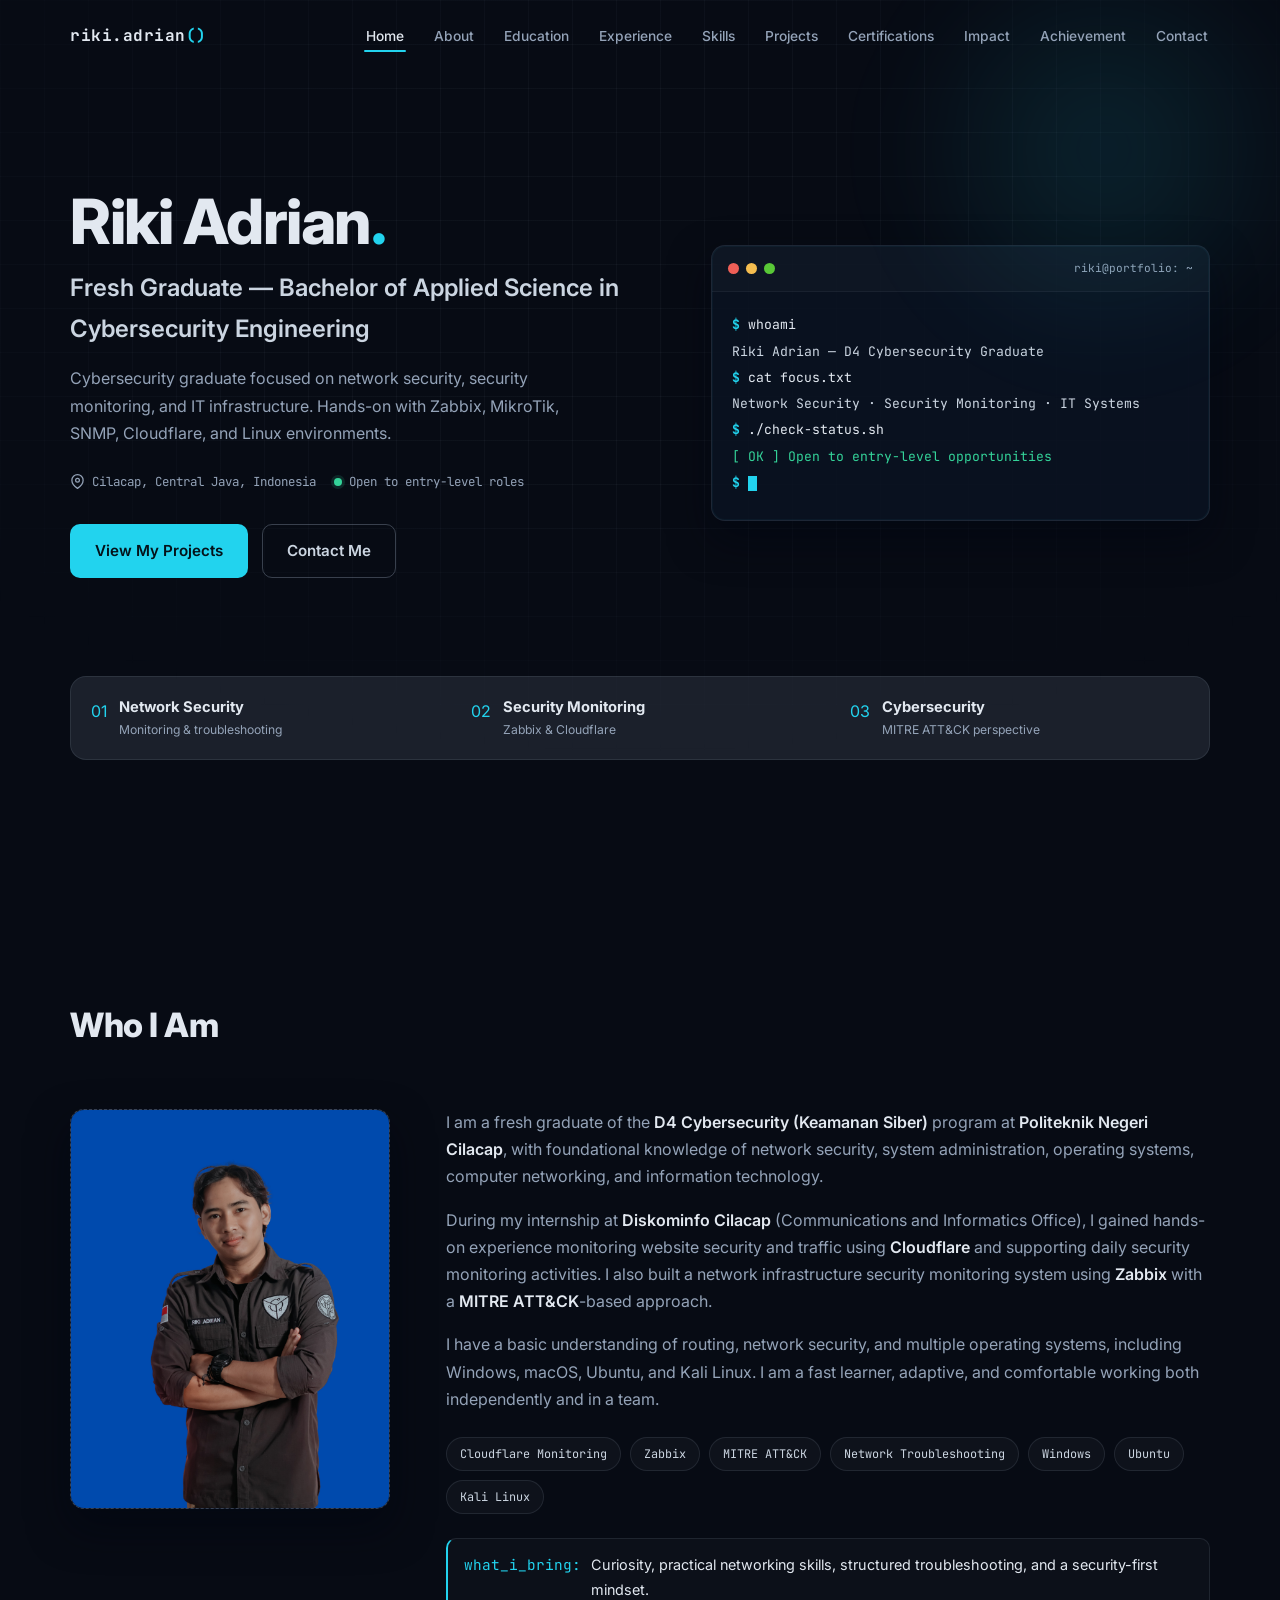
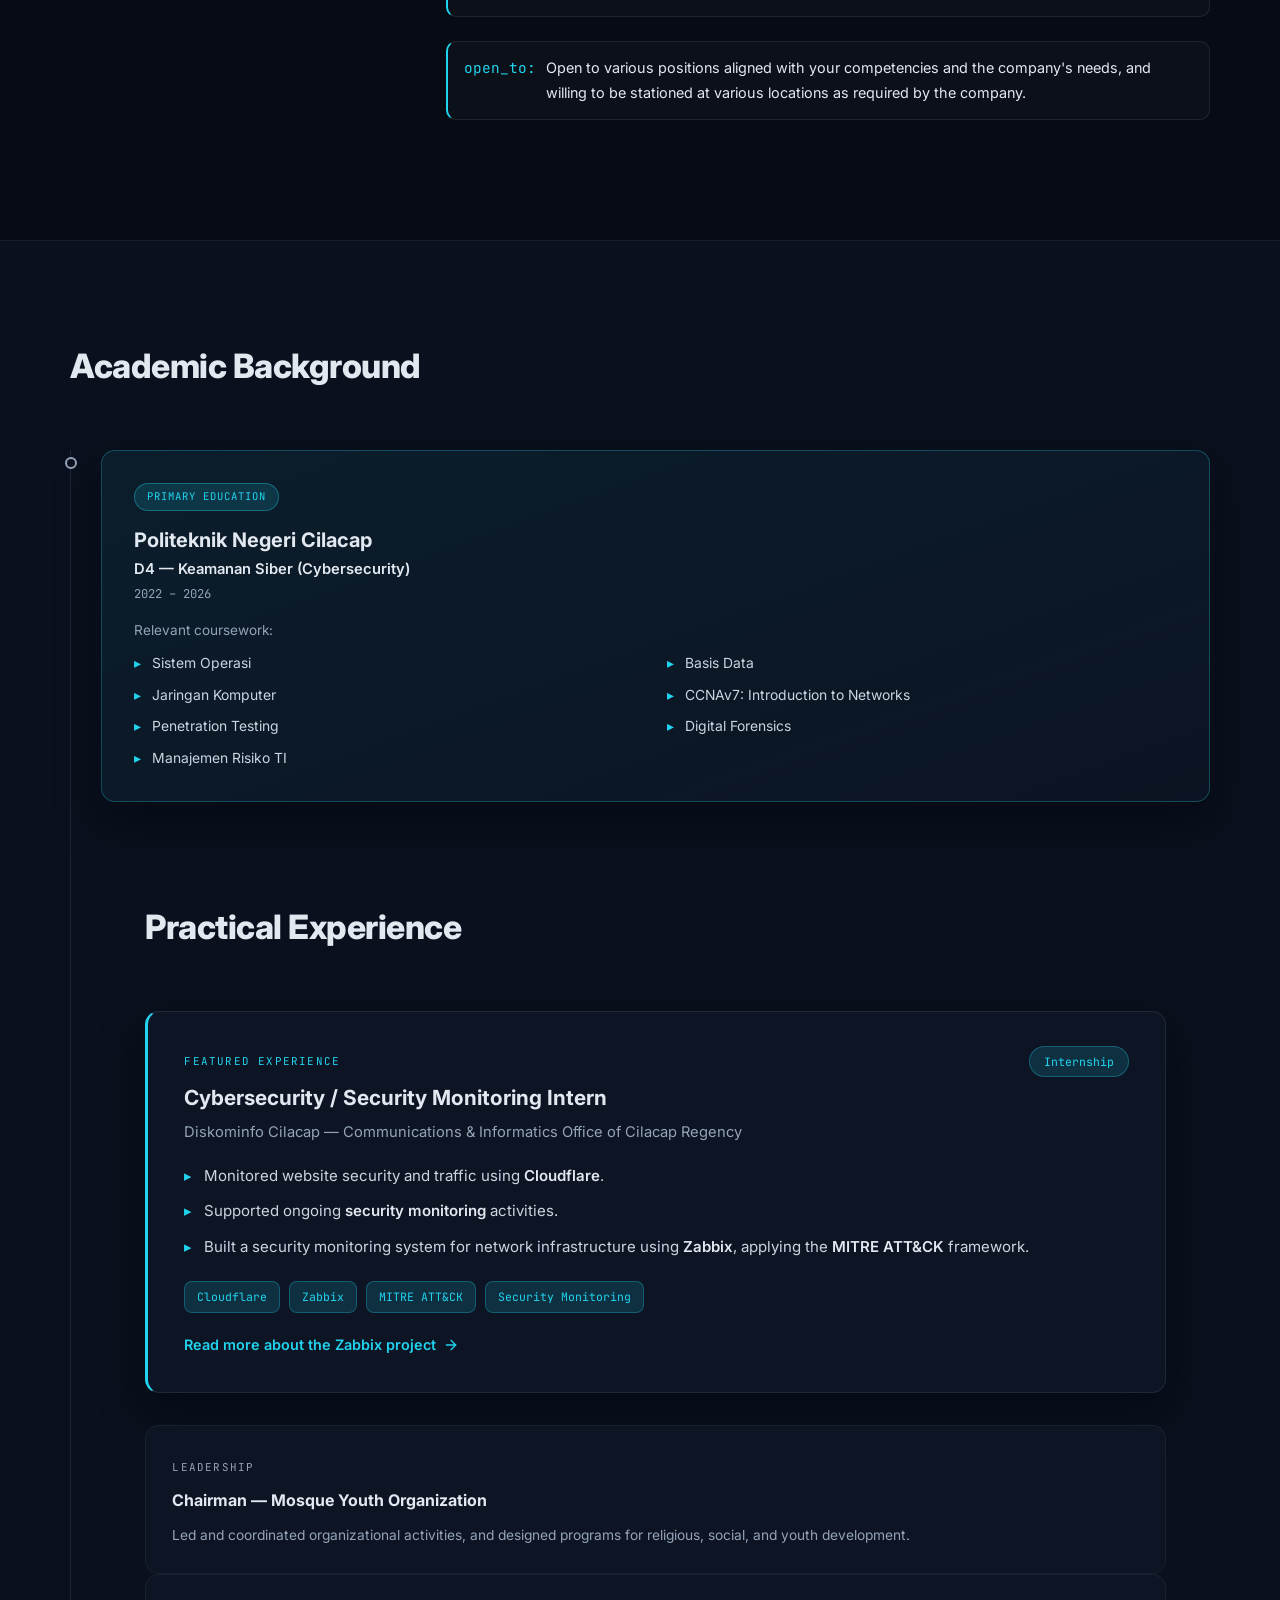
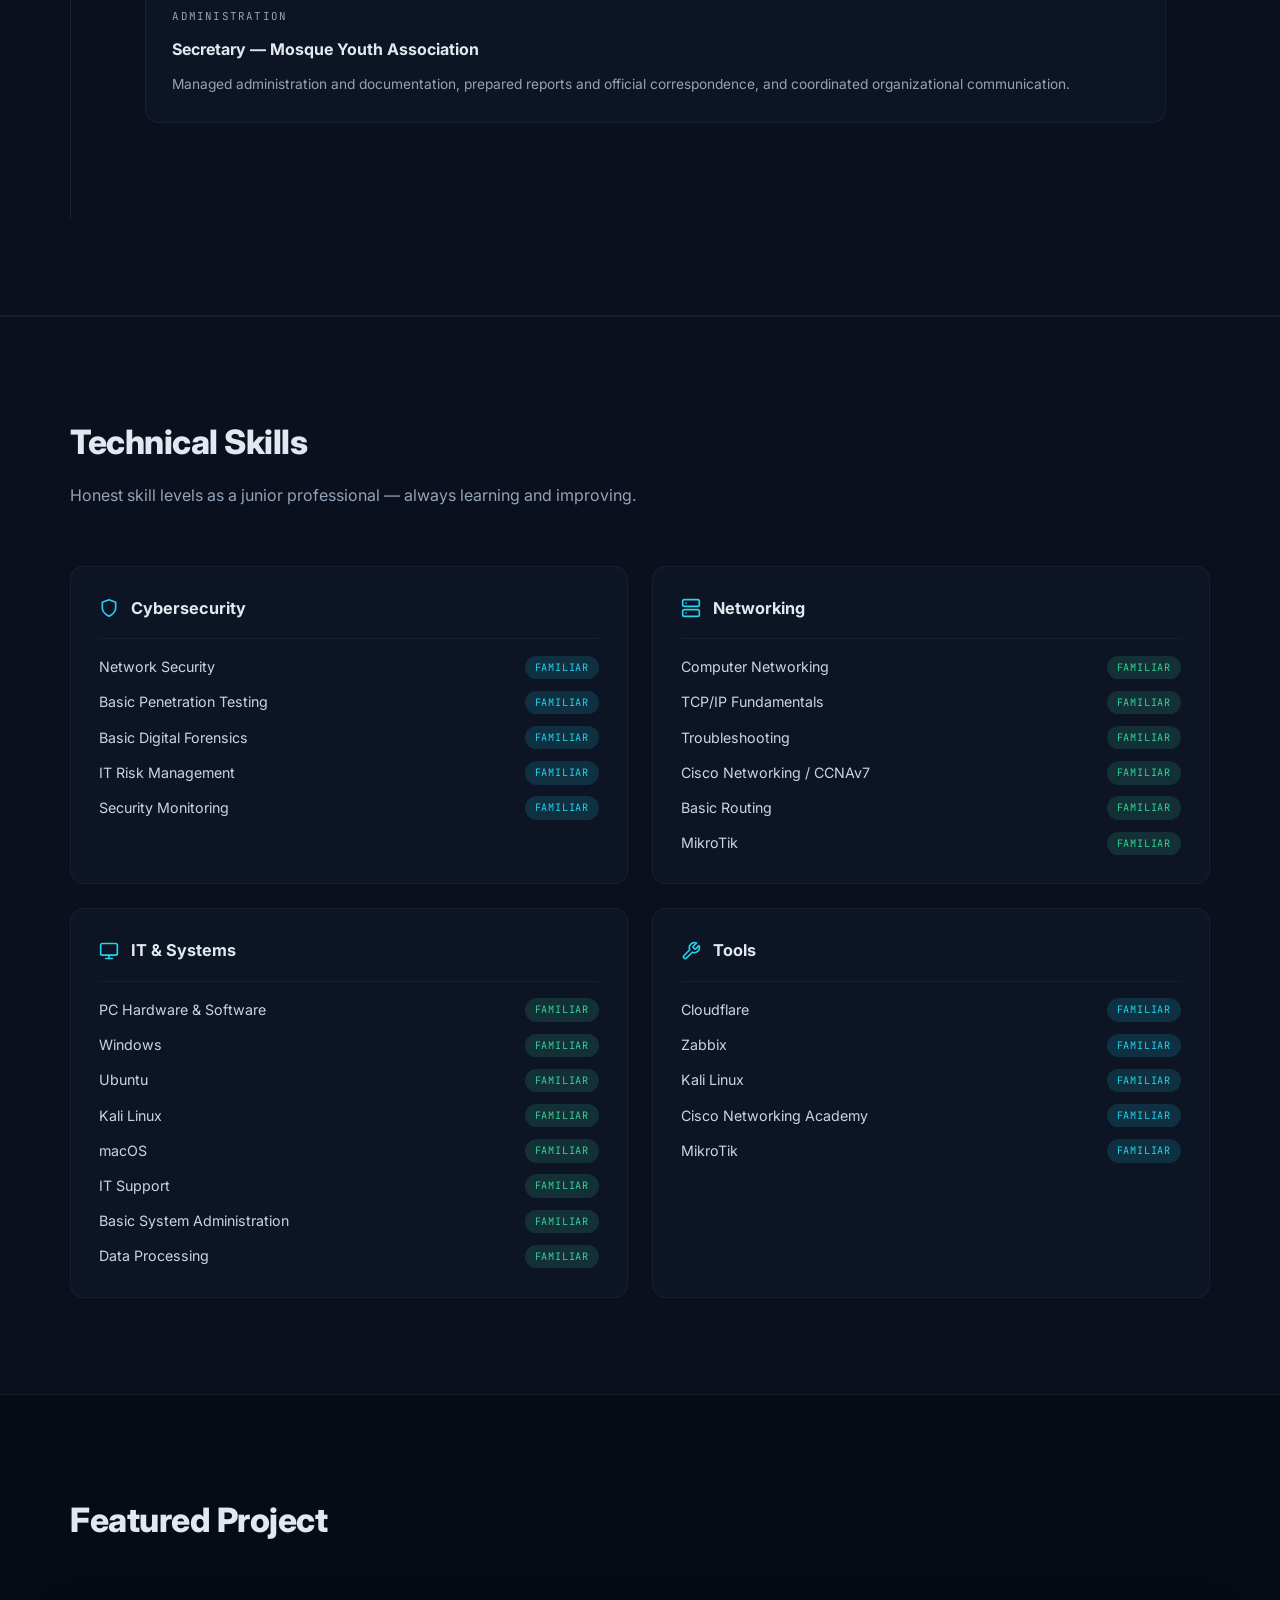
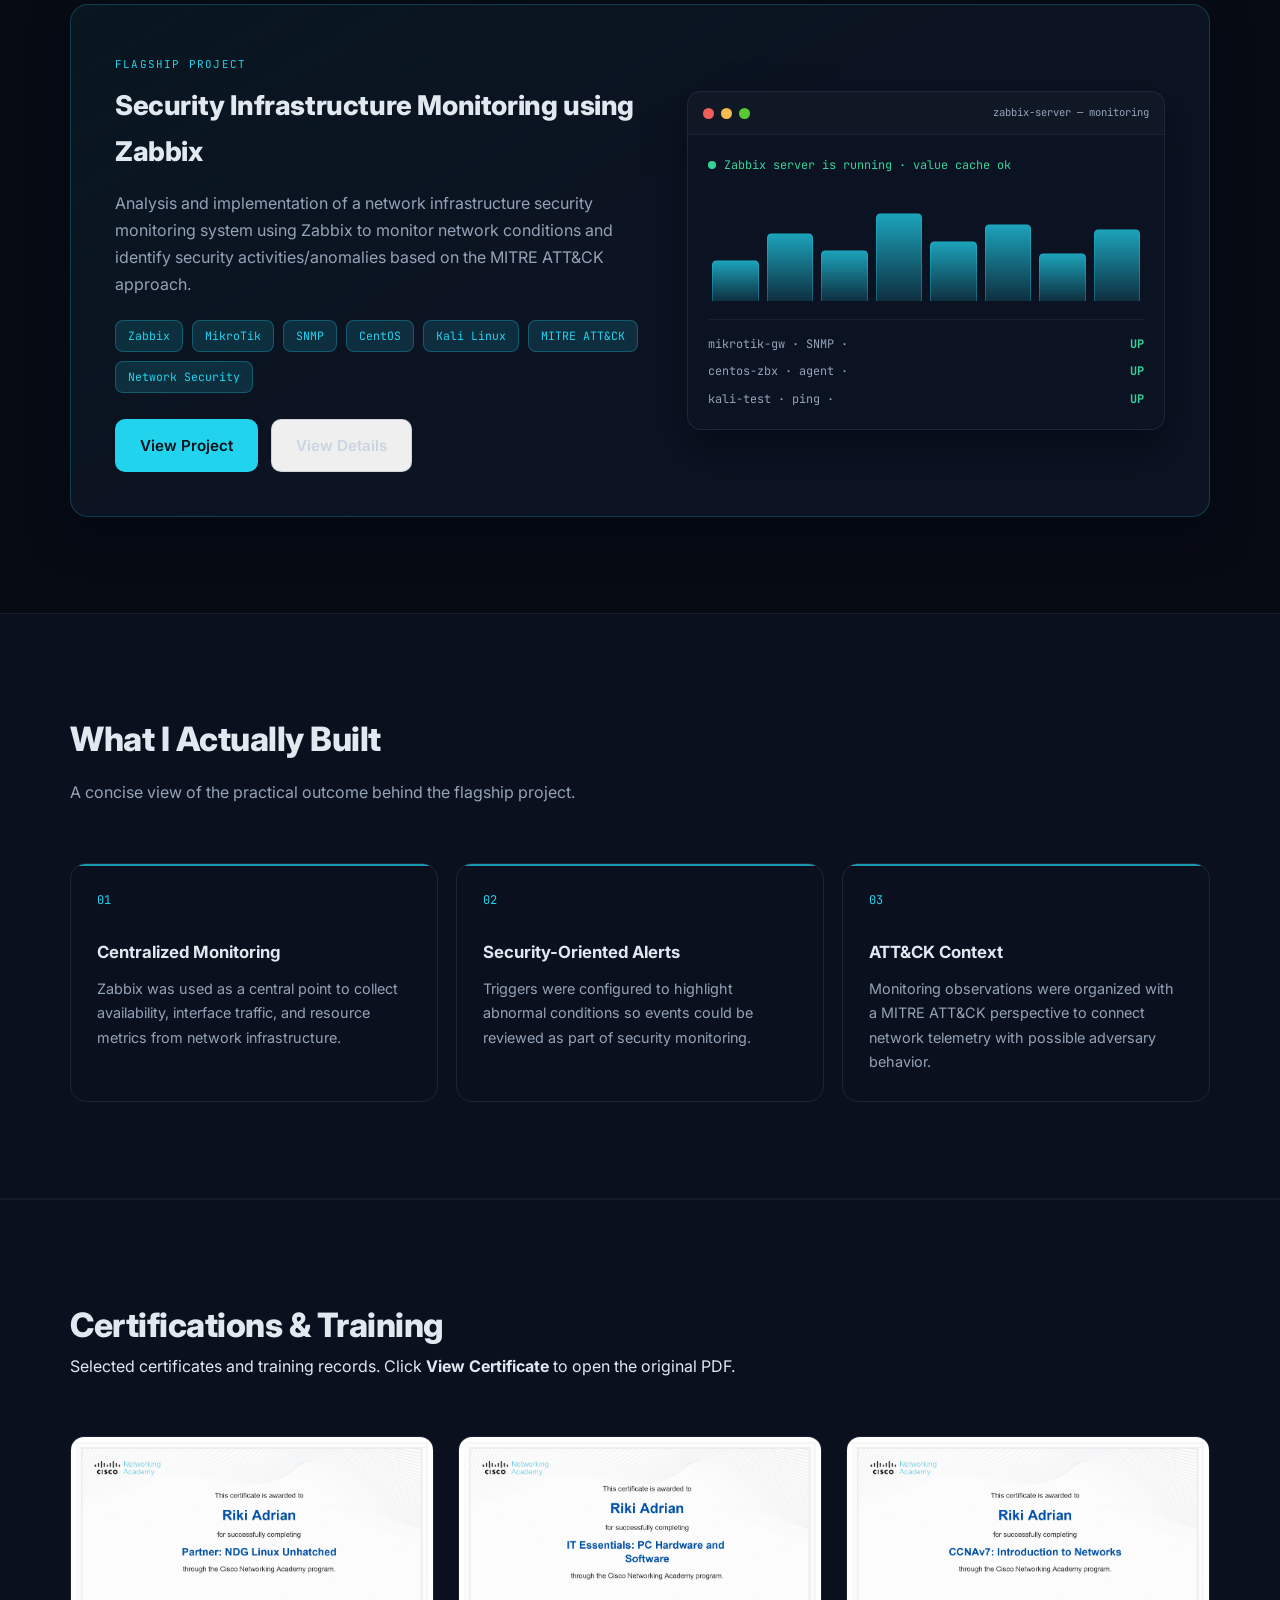
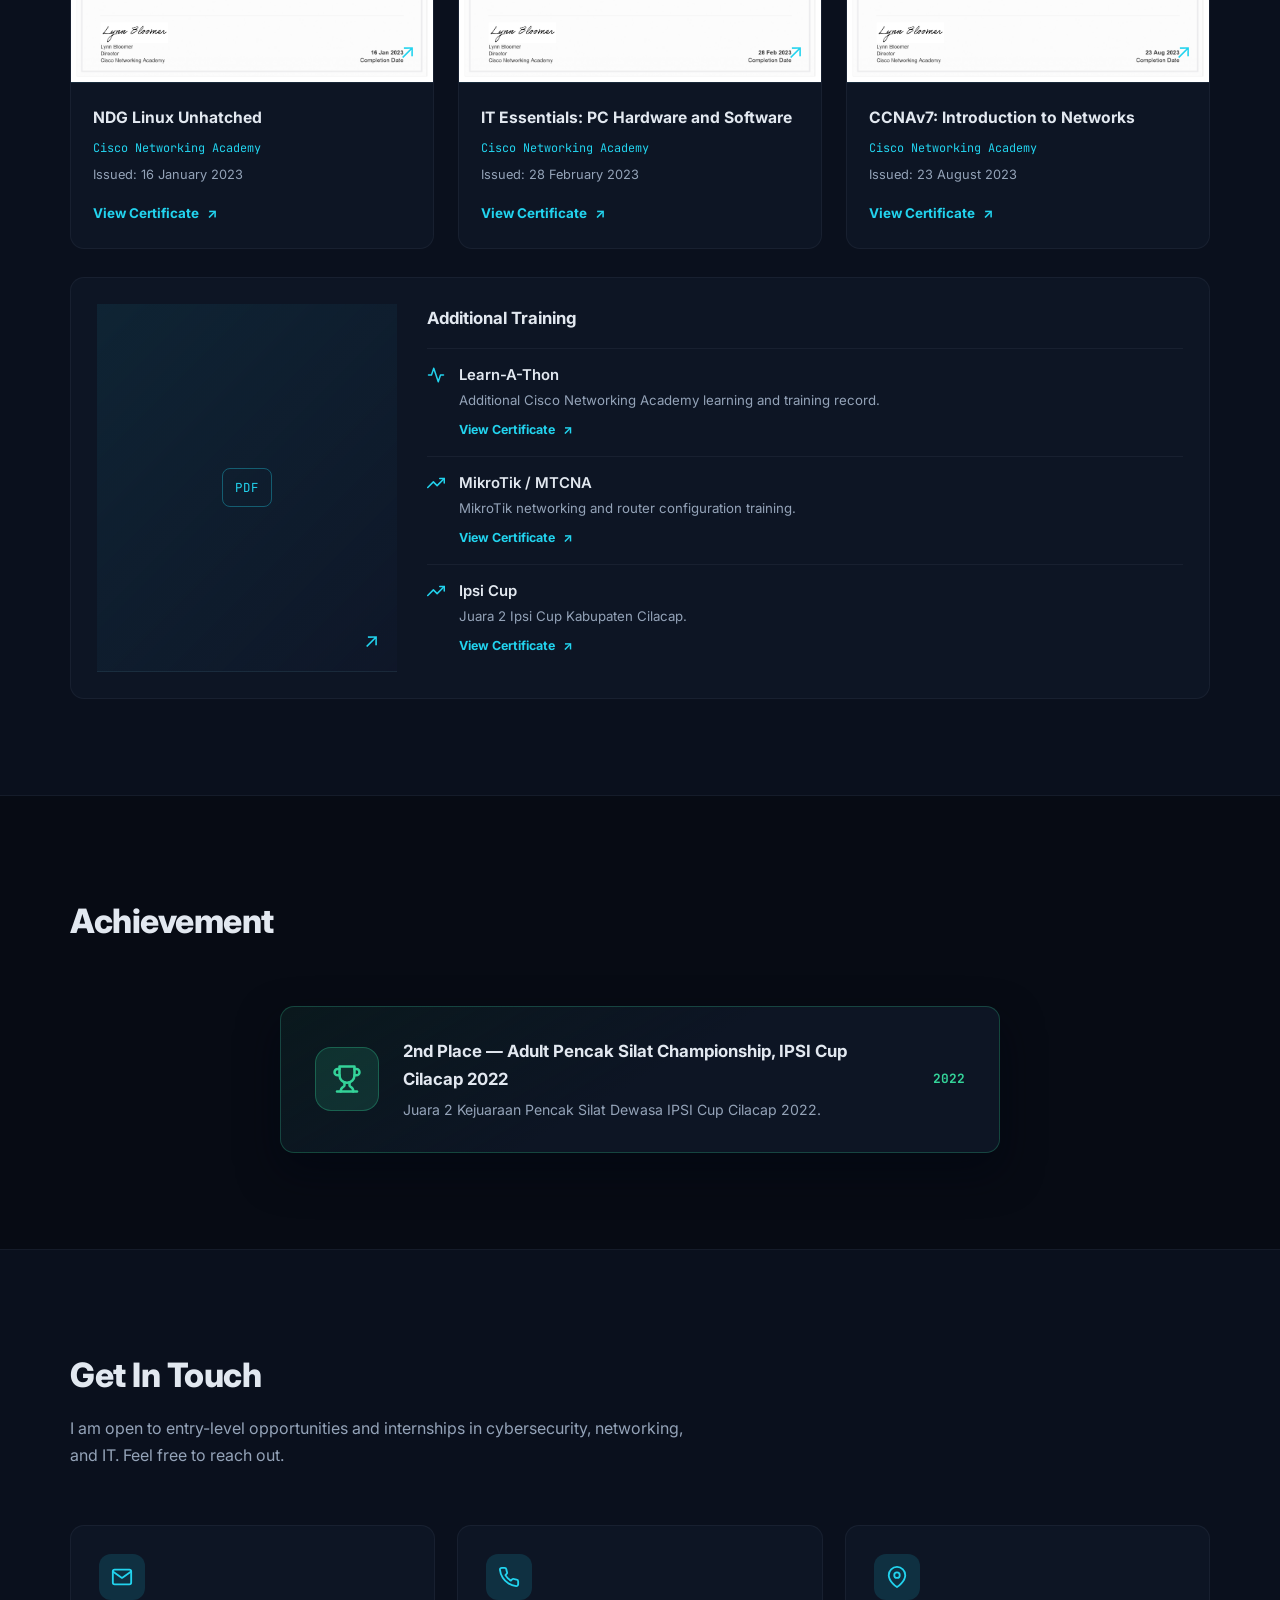
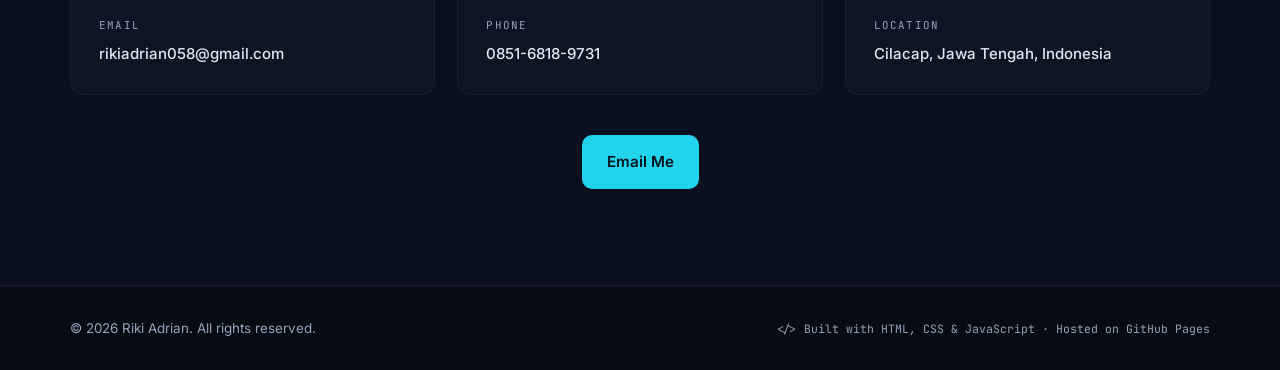
==== commit 27745061: "Update index.html" ====
--- a/index.html
+++ b/index.html
@@ -325,17 +325,17 @@
           <p class="lead">Honest skill levels as a junior professional &mdash; always learning and improving.</p>
         </div>
 
-        <div class="skills-grid">
+       <div class="skills-grid">
           <article class="skill-card reveal">
             <div class="skill-head">
               <svg viewBox="0 0 24 24" width="20" height="20" fill="none" stroke="currentColor" stroke-width="2" stroke-linecap="round" stroke-linejoin="round" aria-hidden="true"><path d="M12 22s8-4 8-10V5l-8-3-8 3v7c0 6 8 10 8 10z"/></svg>
               <h3>Cybersecurity</h3>
             </div>
             <ul class="skill-list">
-              <li><span>Network Security</span><span class="pill pill-basic mono">Basic</span></li>
-              <li><span>Basic Penetration Testing</span><span class="pill pill-basic mono">Basic</span></li>
-              <li><span>Basic Digital Forensics</span><span class="pill pill-basic mono">Basic</span></li>
-              <li><span>IT Risk Management</span><span class="pill pill-basic mono">Basic</span></li>
+              <li><span>Network Security</span><span class="pill pill-familiar mono">Familiar</span></li>
+              <li><span>Basic Penetration Testing</span><span class="pill pill-familiar mono">Familiar</span></li>
+              <li><span>Basic Digital Forensics</span><span class="pill pill-familiar mono">Familiar</span></li>
+              <li><span>IT Risk Management</span><span class="pill pill-familiar mono">Familiar</span></li>
               <li><span>Security Monitoring</span><span class="pill pill-familiar mono">Familiar</span></li>
             </ul>
           </article>
@@ -346,12 +346,12 @@
               <h3>Networking</h3>
             </div>
             <ul class="skill-list">
-              <li><span>Computer Networking</span><span class="pill pill-intermediate mono">Intermediate</span></li>
-              <li><span>TCP/IP Fundamentals</span><span class="pill pill-intermediate mono">Intermediate</span></li>
-              <li><span>Troubleshooting</span><span class="pill pill-intermediate mono">Intermediate</span></li>
-              <li><span>Cisco Networking / CCNAv7</span><span class="pill pill-familiar mono">Familiar</span></li>
-              <li><span>Basic Routing</span><span class="pill pill-basic mono">Basic</span></li>
-              <li><span>MikroTik</span><span class="pill pill-basic mono">Basic</span></li>
+              <li><span>Computer Networking</span><span class="pill pill-intermediate mono">Familiar</span></li>
+              <li><span>TCP/IP Fundamentals</span><span class="pill pill-intermediate mono">Familiar</span></li>
+              <li><span>Troubleshooting</span><span class="pill pill-intermediate mono">Familiar</span></li>
+              <li><span>Cisco Networking / CCNAv7</span><span class="pill pill-intermediate mono">Familiar</span></li>
+              <li><span>Basic Routing</span><span class="pill pill-intermediate mono">Familiar</span></li>
+              <li><span>MikroTik</span><span class="pill pill-intermediate mono">Familiar</span></li>
             </ul>
           </article>
 
@@ -361,14 +361,14 @@
               <h3>IT &amp; Systems</h3>
             </div>
             <ul class="skill-list">
-              <li><span>PC Hardware &amp; Software</span><span class="pill pill-intermediate mono">Intermediate</span></li>
-              <li><span>Windows</span><span class="pill pill-familiar mono">Familiar</span></li>
-              <li><span>Ubuntu</span><span class="pill pill-familiar mono">Familiar</span></li>
-              <li><span>Kali Linux</span><span class="pill pill-familiar mono">Familiar</span></li>
-              <li><span>macOS</span><span class="pill pill-basic mono">Basic</span></li>
-              <li><span>IT Support</span><span class="pill pill-familiar mono">Familiar</span></li>
-              <li><span>Basic System Administration</span><span class="pill pill-basic mono">Basic</span></li>
-              <li><span>Data Processing</span><span class="pill pill-basic mono">Basic</span></li>
+              <li><span>PC Hardware &amp; Software</span><span class="pill pill-intermediate mono">Familiar</span></li>
+              <li><span>Windows</span><span class="pill pill-intermediate mono">Familiar</span></li>
+              <li><span>Ubuntu</span><span class="pill pill-intermediate mono">Familiar</span></li>
+              <li><span>Kali Linux</span><span class="pill pill-intermediate mono">Familiar</span></li>
+              <li><span>macOS</span><span class="pill pill-intermediate mono">Familiar</span></li>
+              <li><span>IT Support</span><span class="pill pill-intermediate mono">Familiar</span></li>
+              <li><span>Basic System Administration</span><span class="pill pill-intermediate mono">Familiar</span></li>
+              <li><span>Data Processing</span><span class="pill pill-intermediate mono">Familiar</span></li>
             </ul>
           </article>
 
@@ -382,12 +382,13 @@
               <li><span>Zabbix</span><span class="pill pill-familiar mono">Familiar</span></li>
               <li><span>Kali Linux</span><span class="pill pill-familiar mono">Familiar</span></li>
               <li><span>Cisco Networking Academy</span><span class="pill pill-familiar mono">Familiar</span></li>
-              <li><span>MikroTik</span><span class="pill pill-basic mono">Basic</span></li>
+              <li><span>MikroTik</span><span class="pill pill-familiar mono">Familiar</span></li>
             </ul>
           </article>
         </div>
       </div>
     </section>
+
 
     <!-- ============ PROJECTS ============ -->
     <section id="projects" class="section">
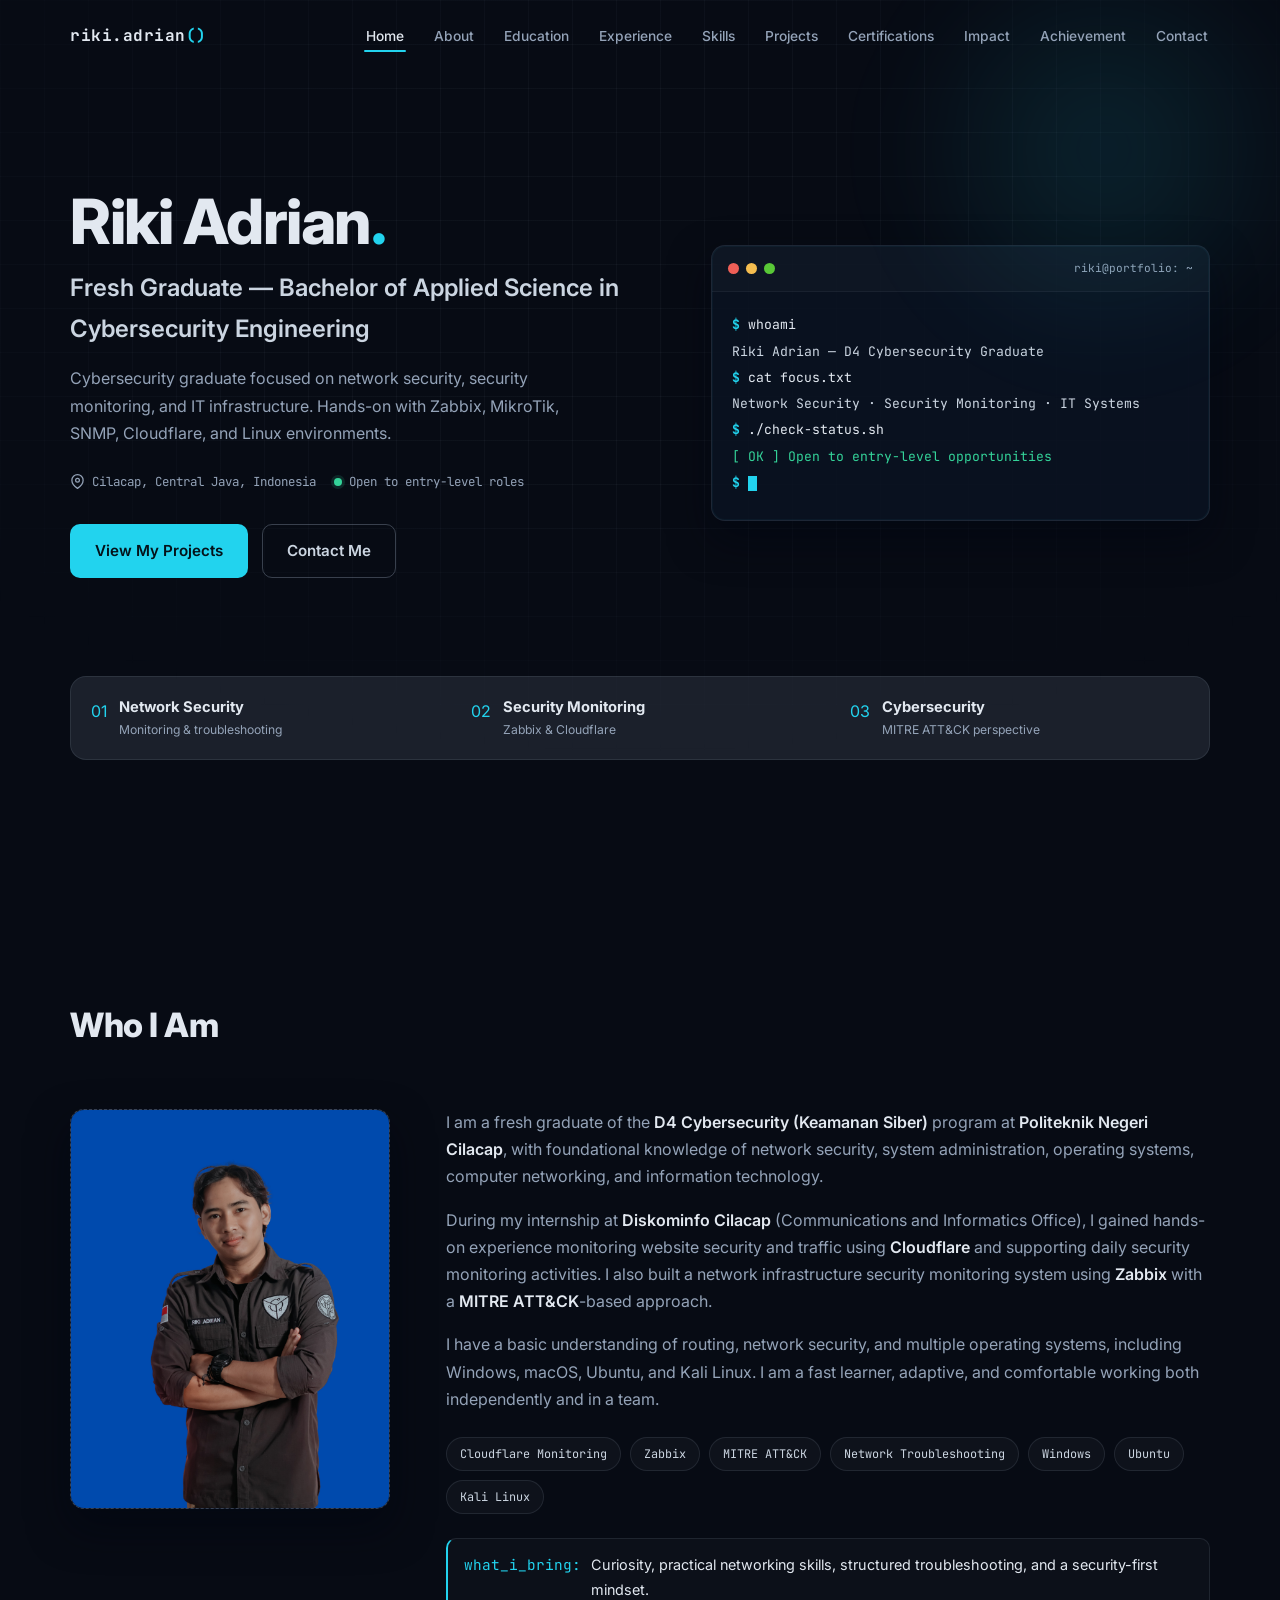
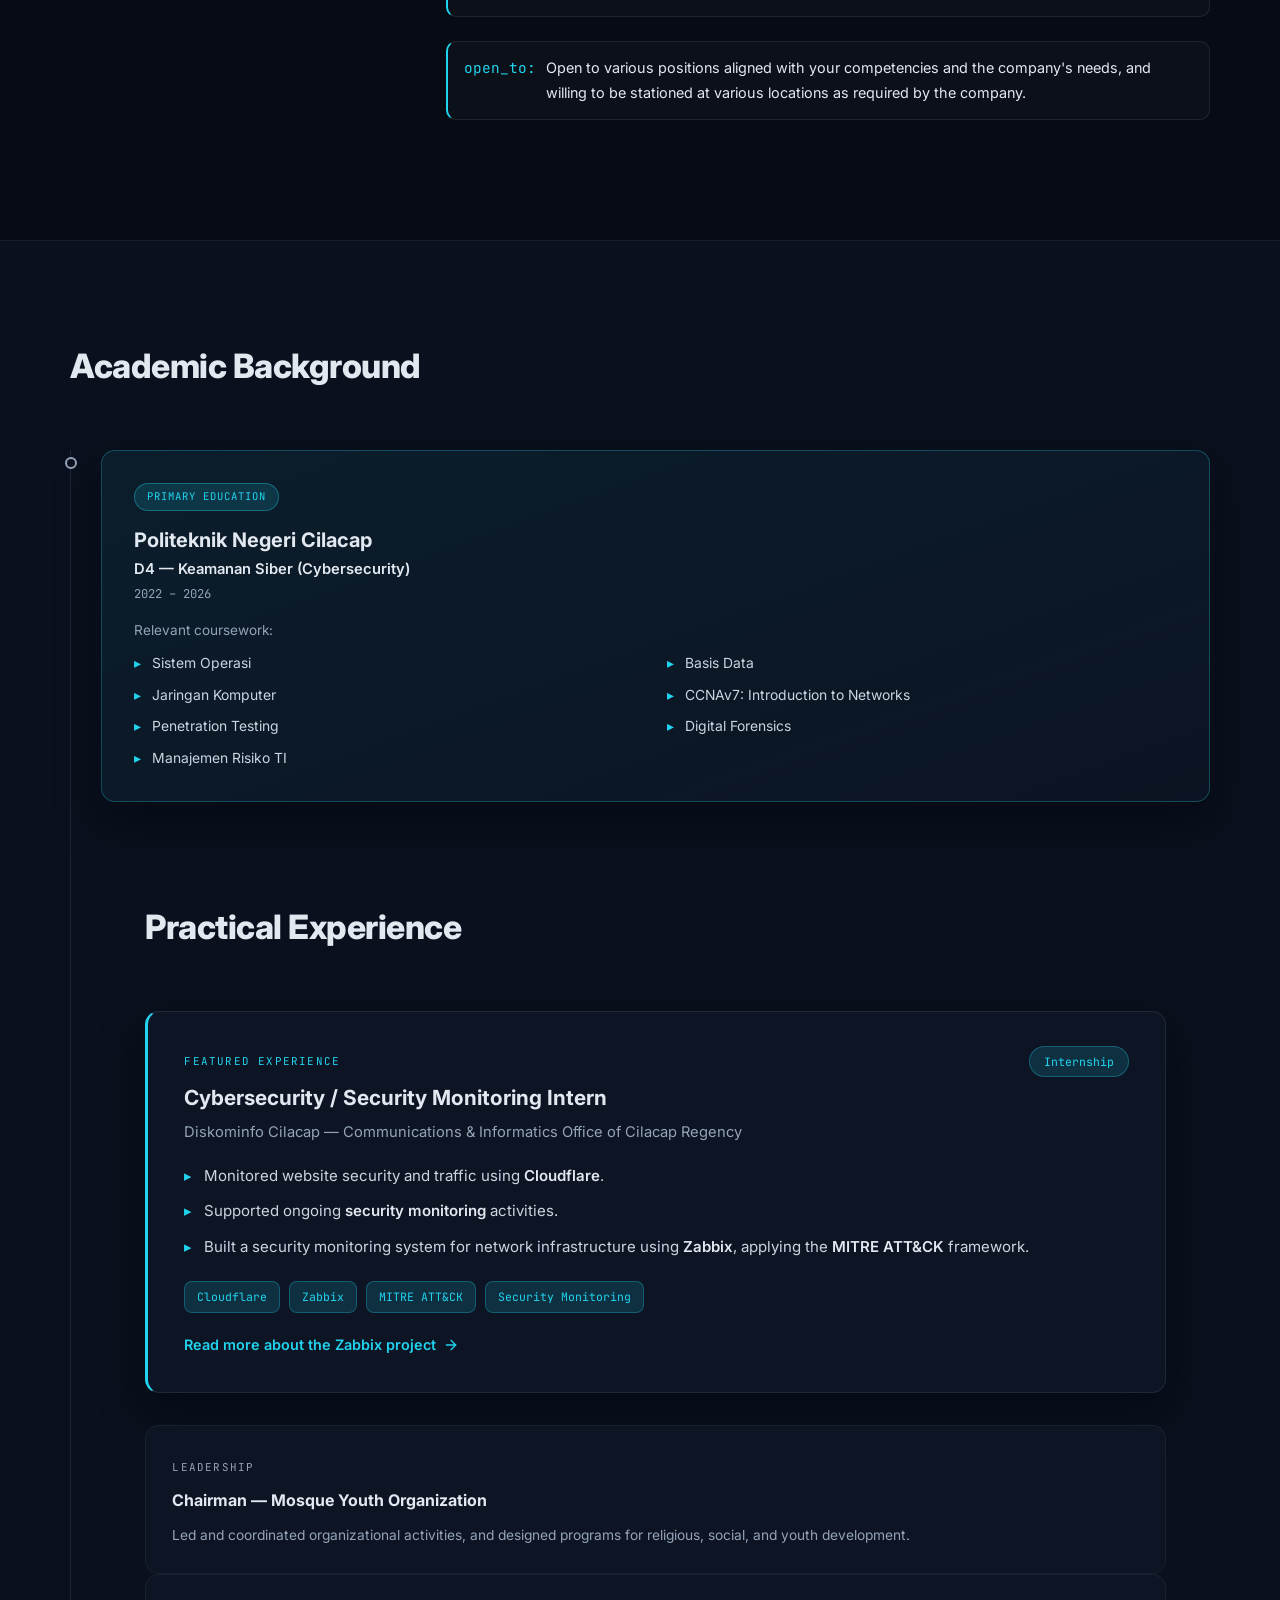
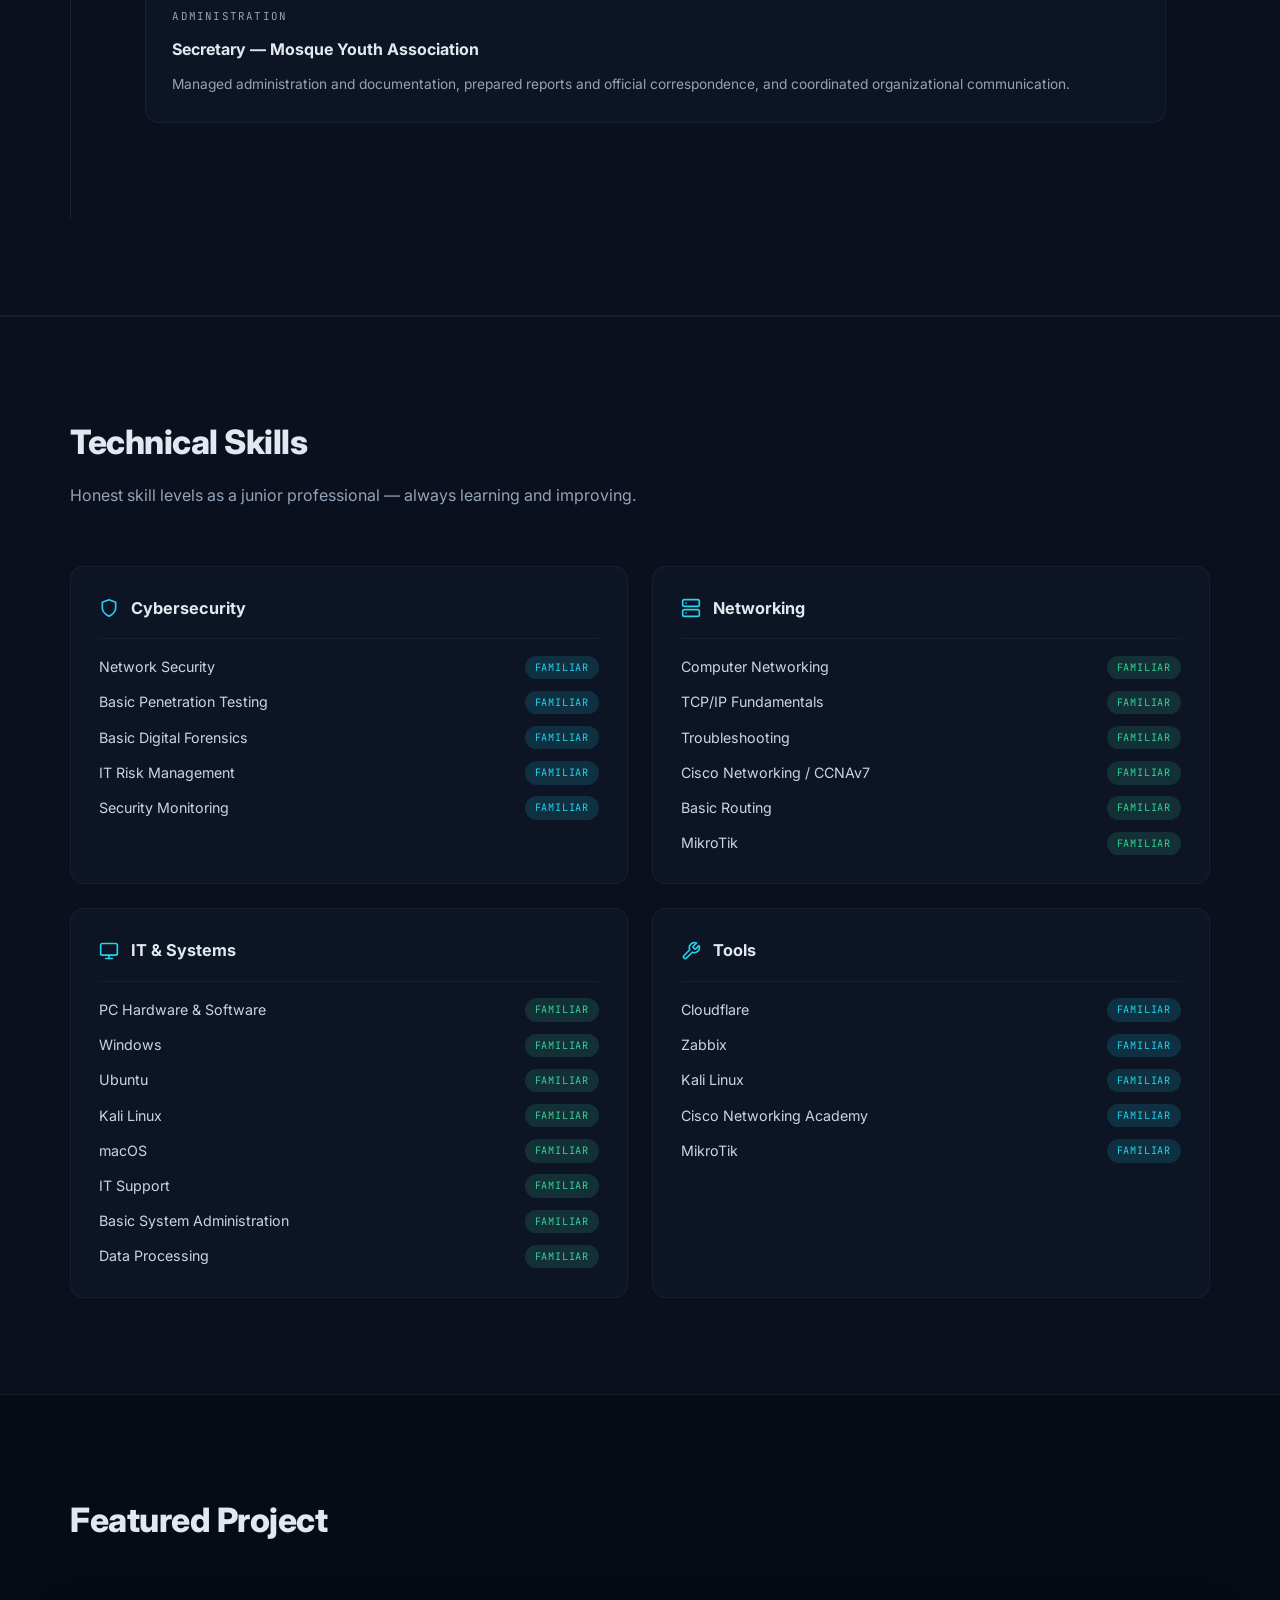
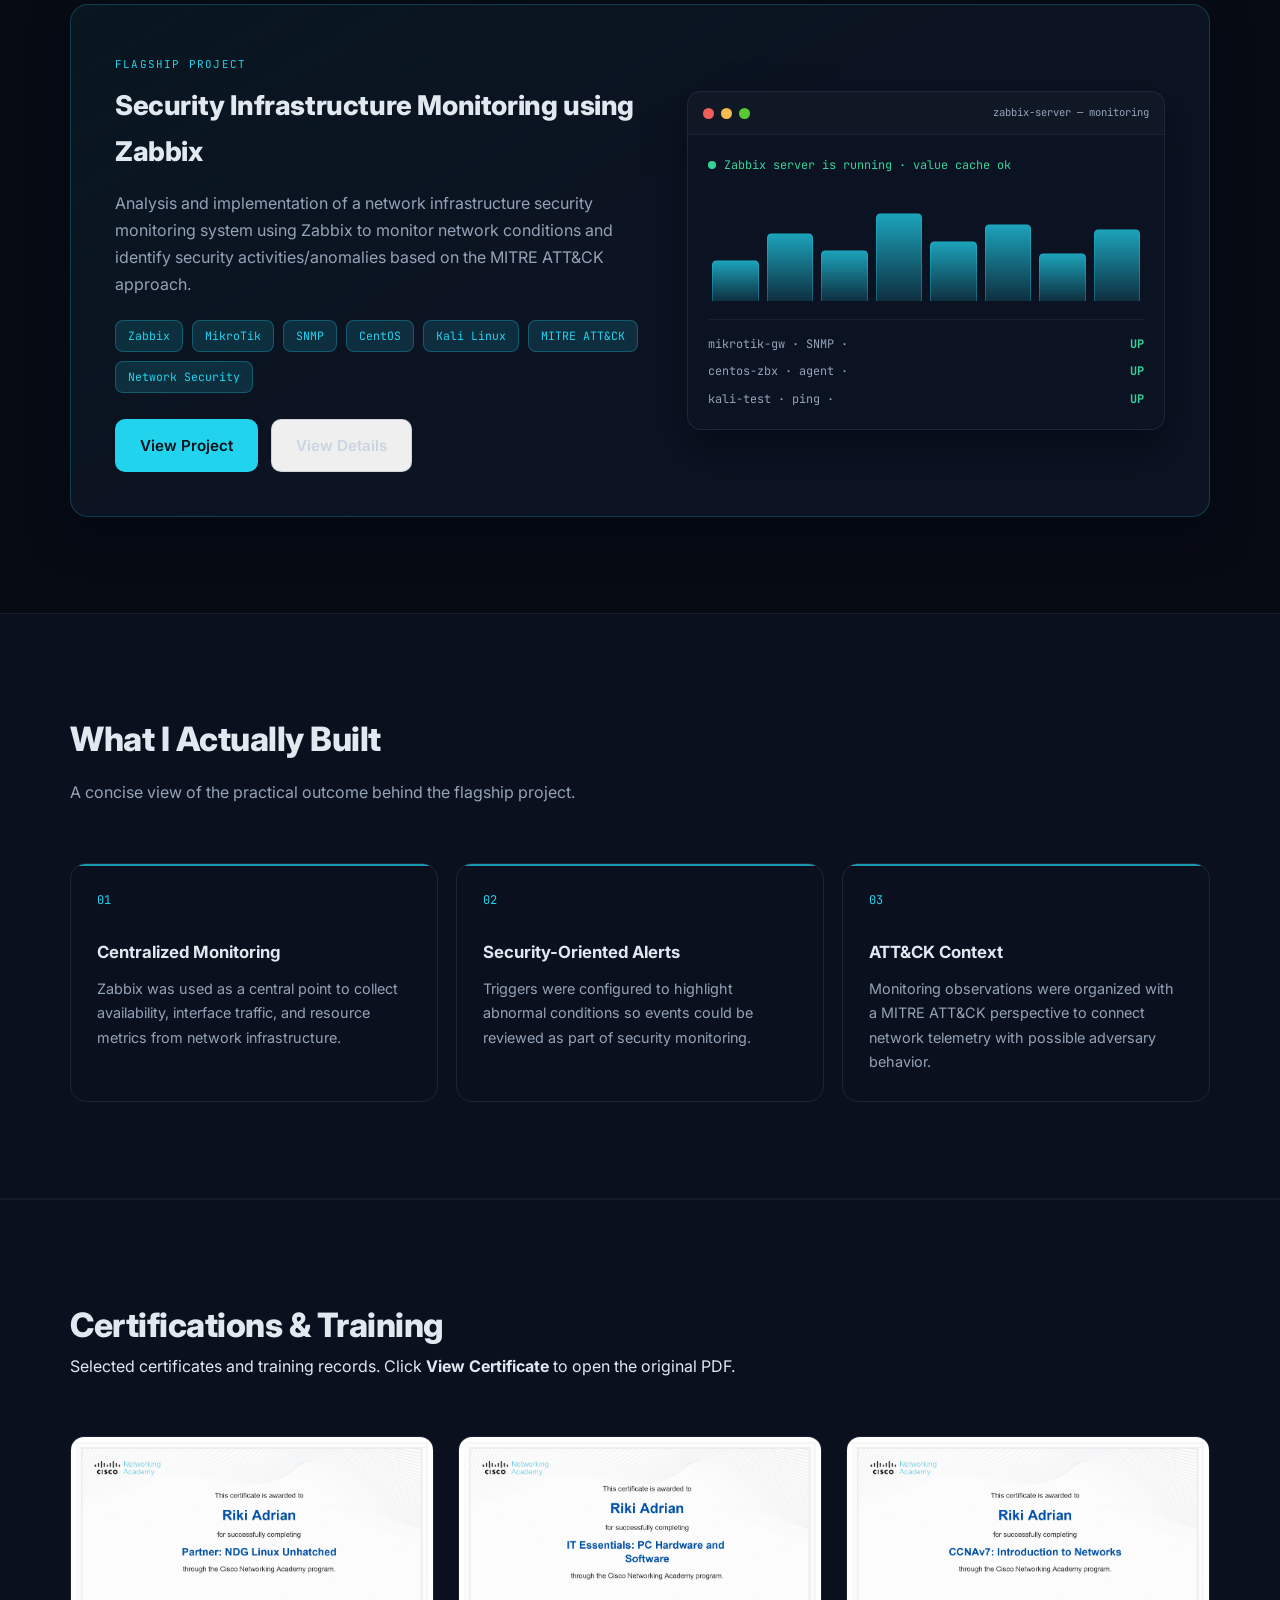
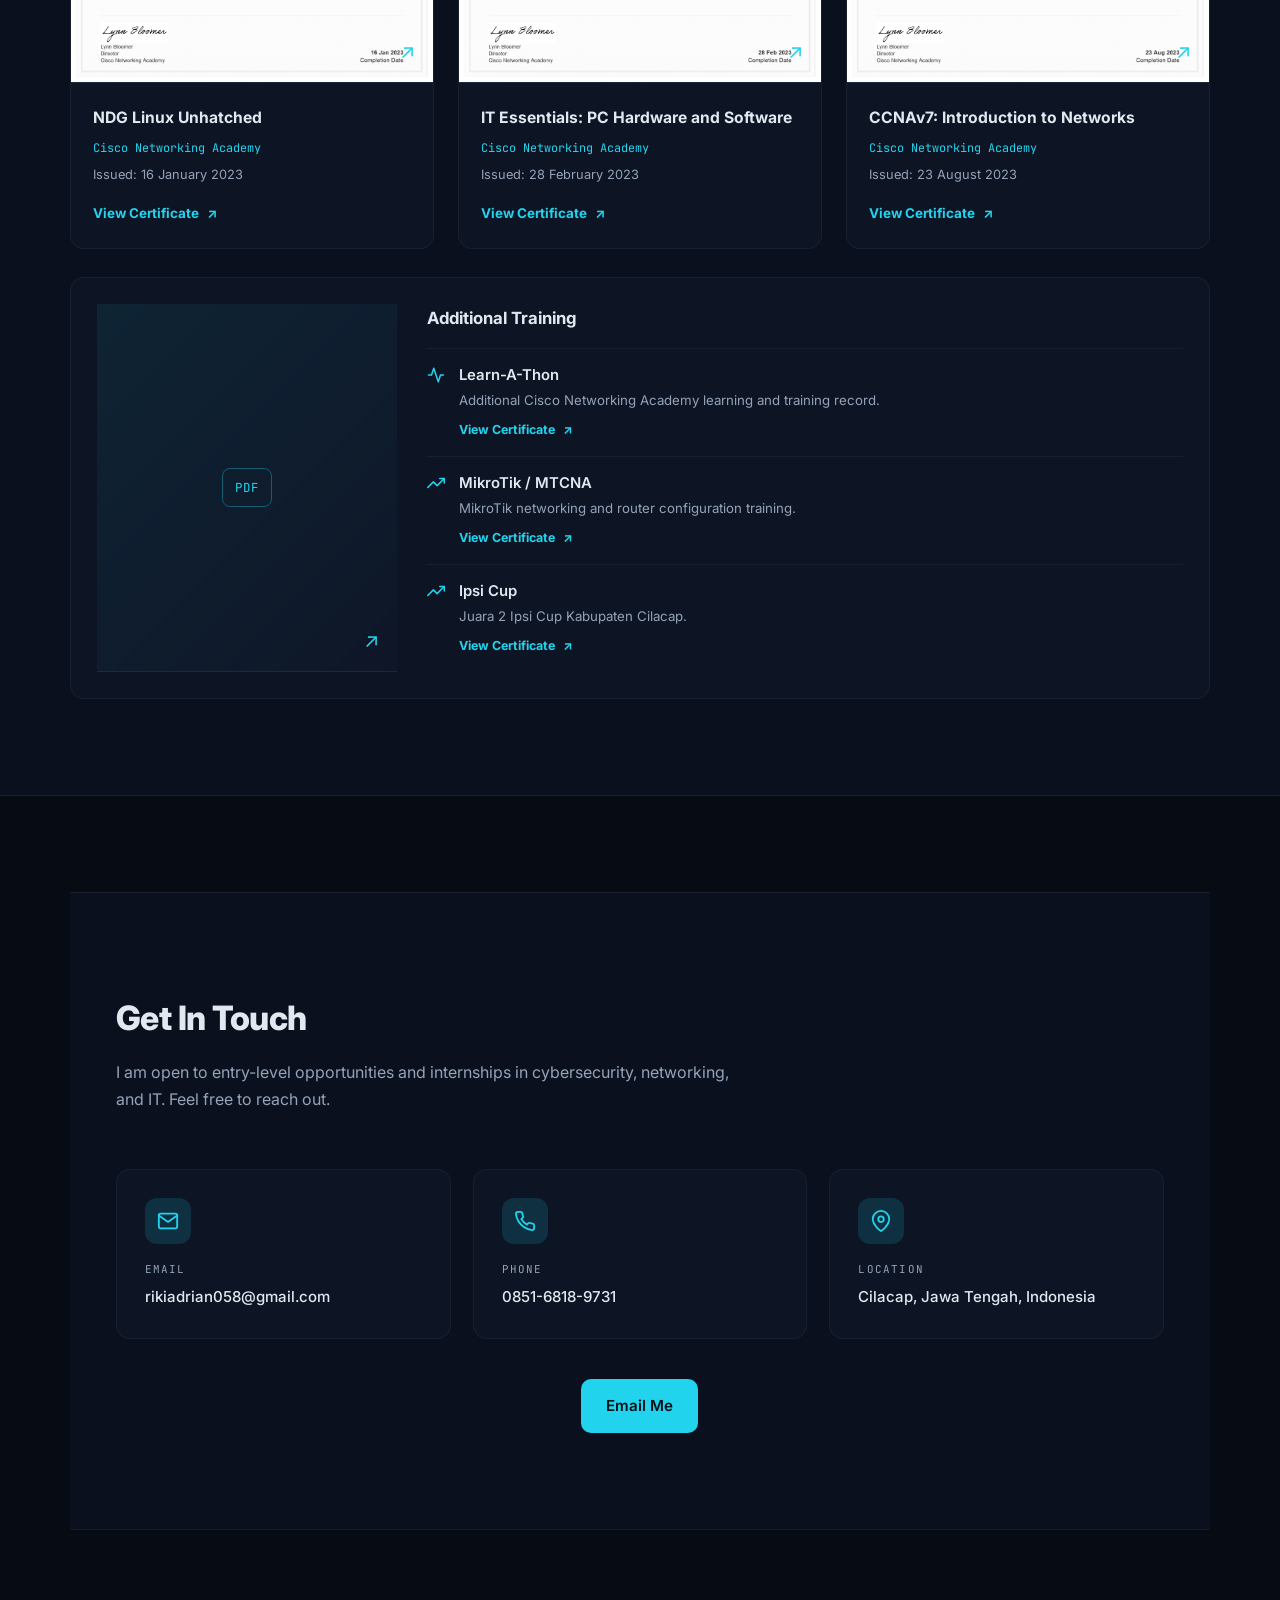
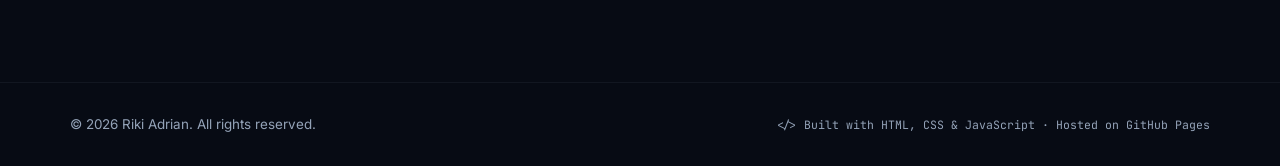
==== commit b72c511a: "Update index.html" ====
--- a/index.html
+++ b/index.html
@@ -619,7 +619,7 @@
       <div class="container">
         <div class="section-head reveal">
           <!-- <p class="kicker mono">// 08. Achievement</p> -->
-          <h2>Achievement</h2>
+          <!-- <h2>Achievement</h2>
         </div>
 
         <article class="ach-card reveal">
@@ -633,7 +633,7 @@
           <span class="ach-year mono">2022</span>
         </article>
       </div>
-    </section>
+    </section> -->
 
     <!-- ============ CONTACT ============ -->
     <section id="contact" class="section section-alt">
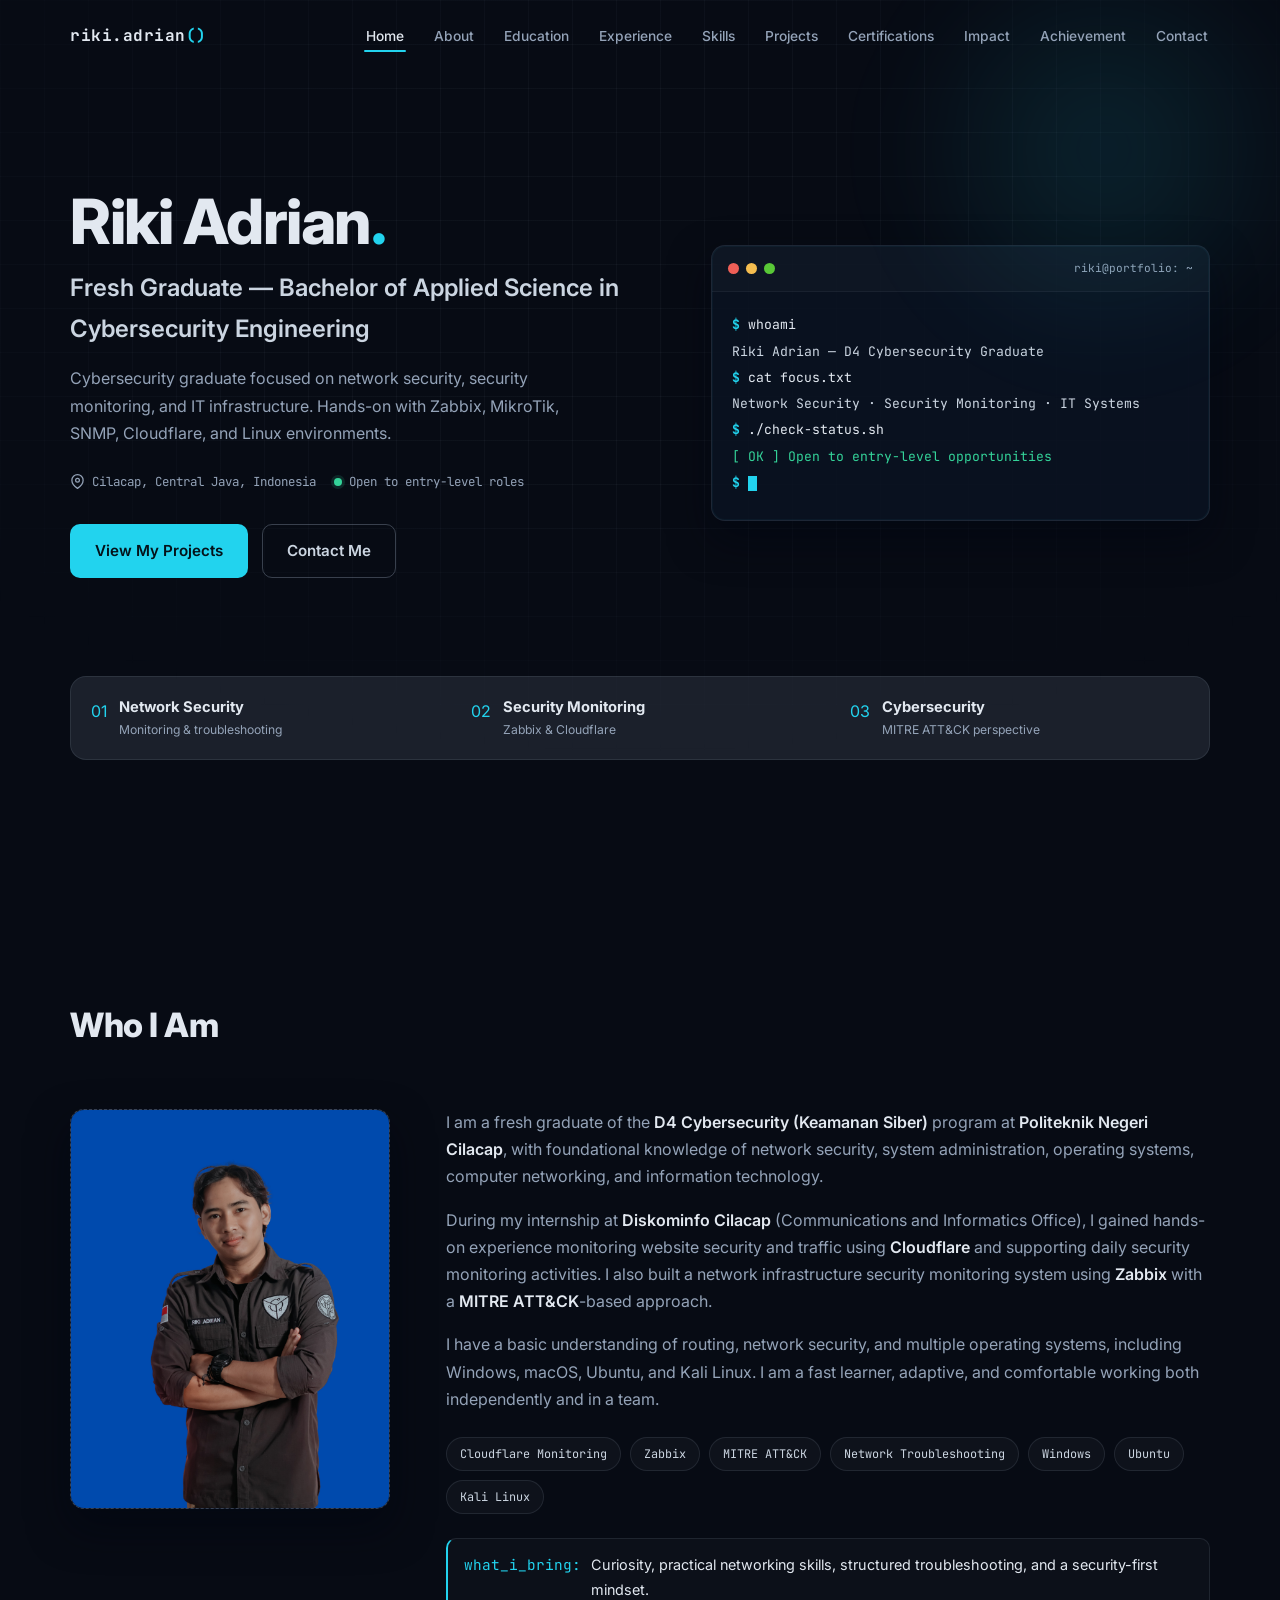
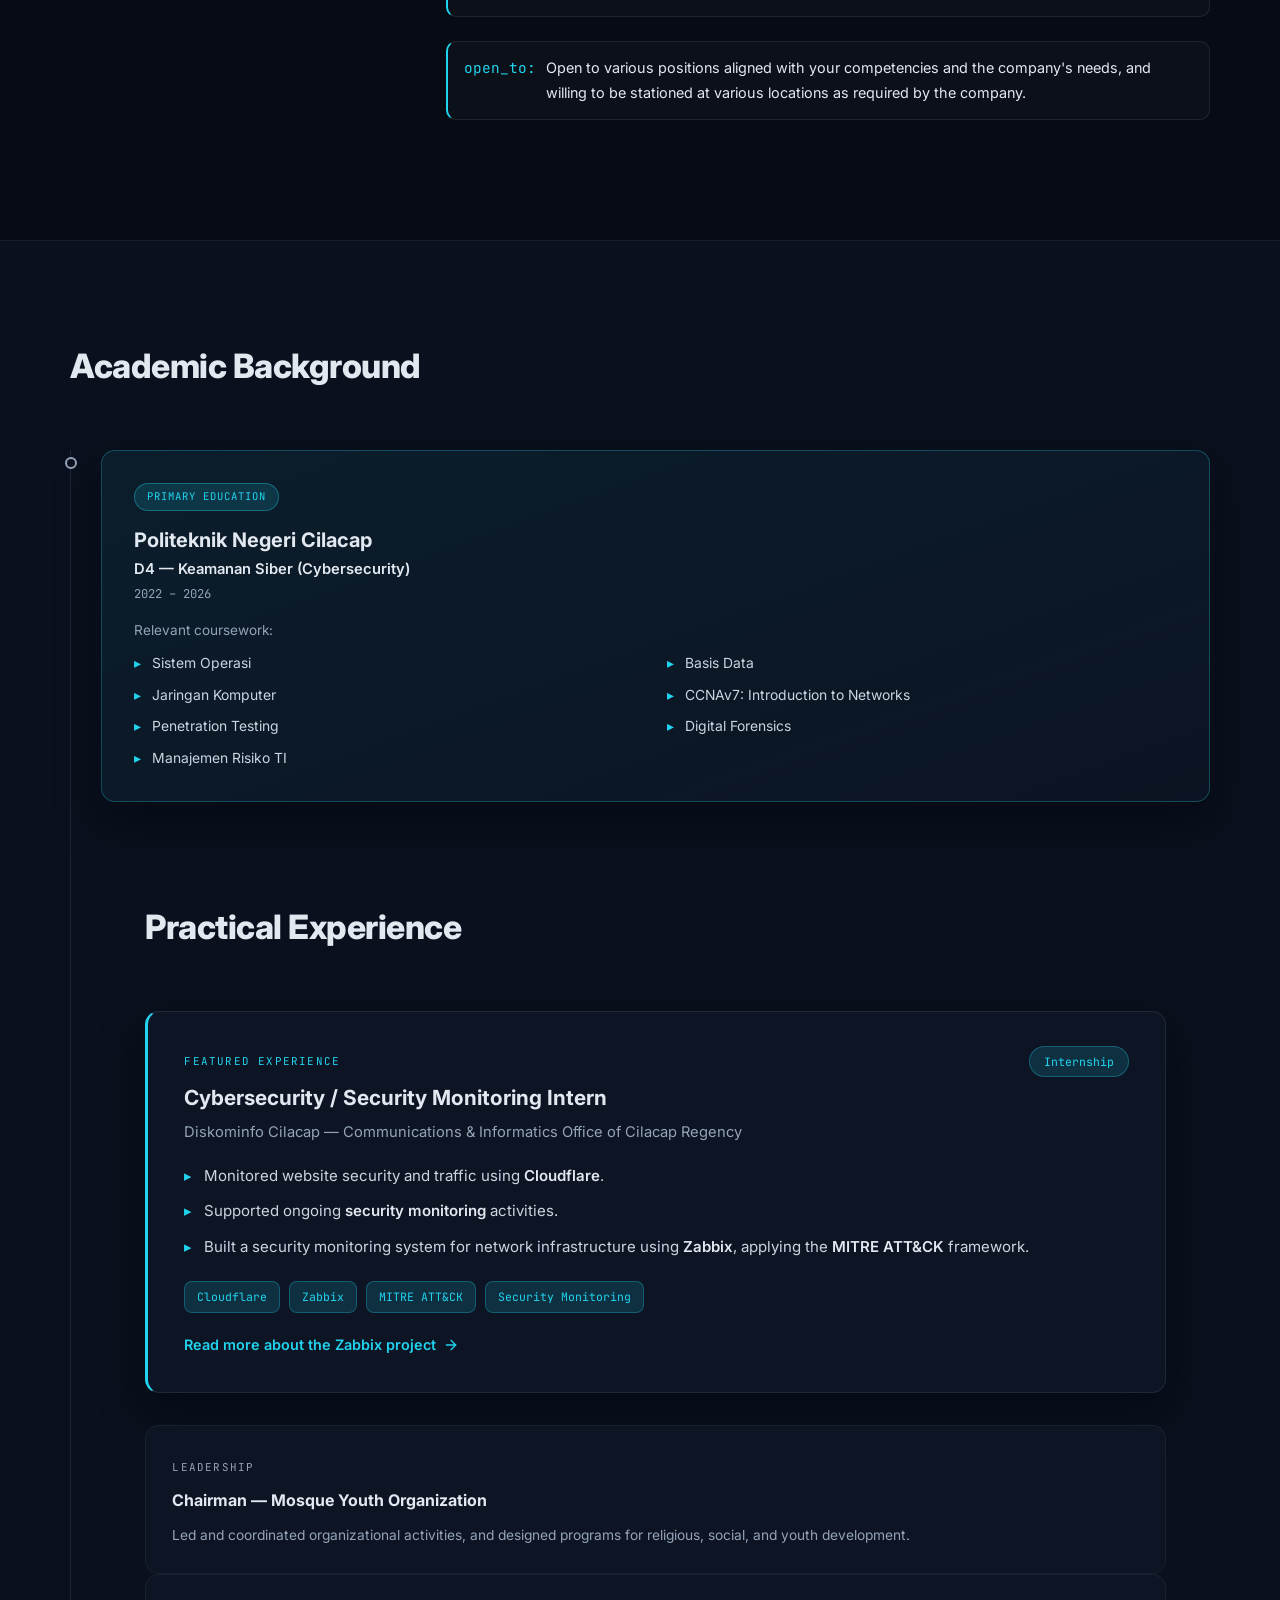
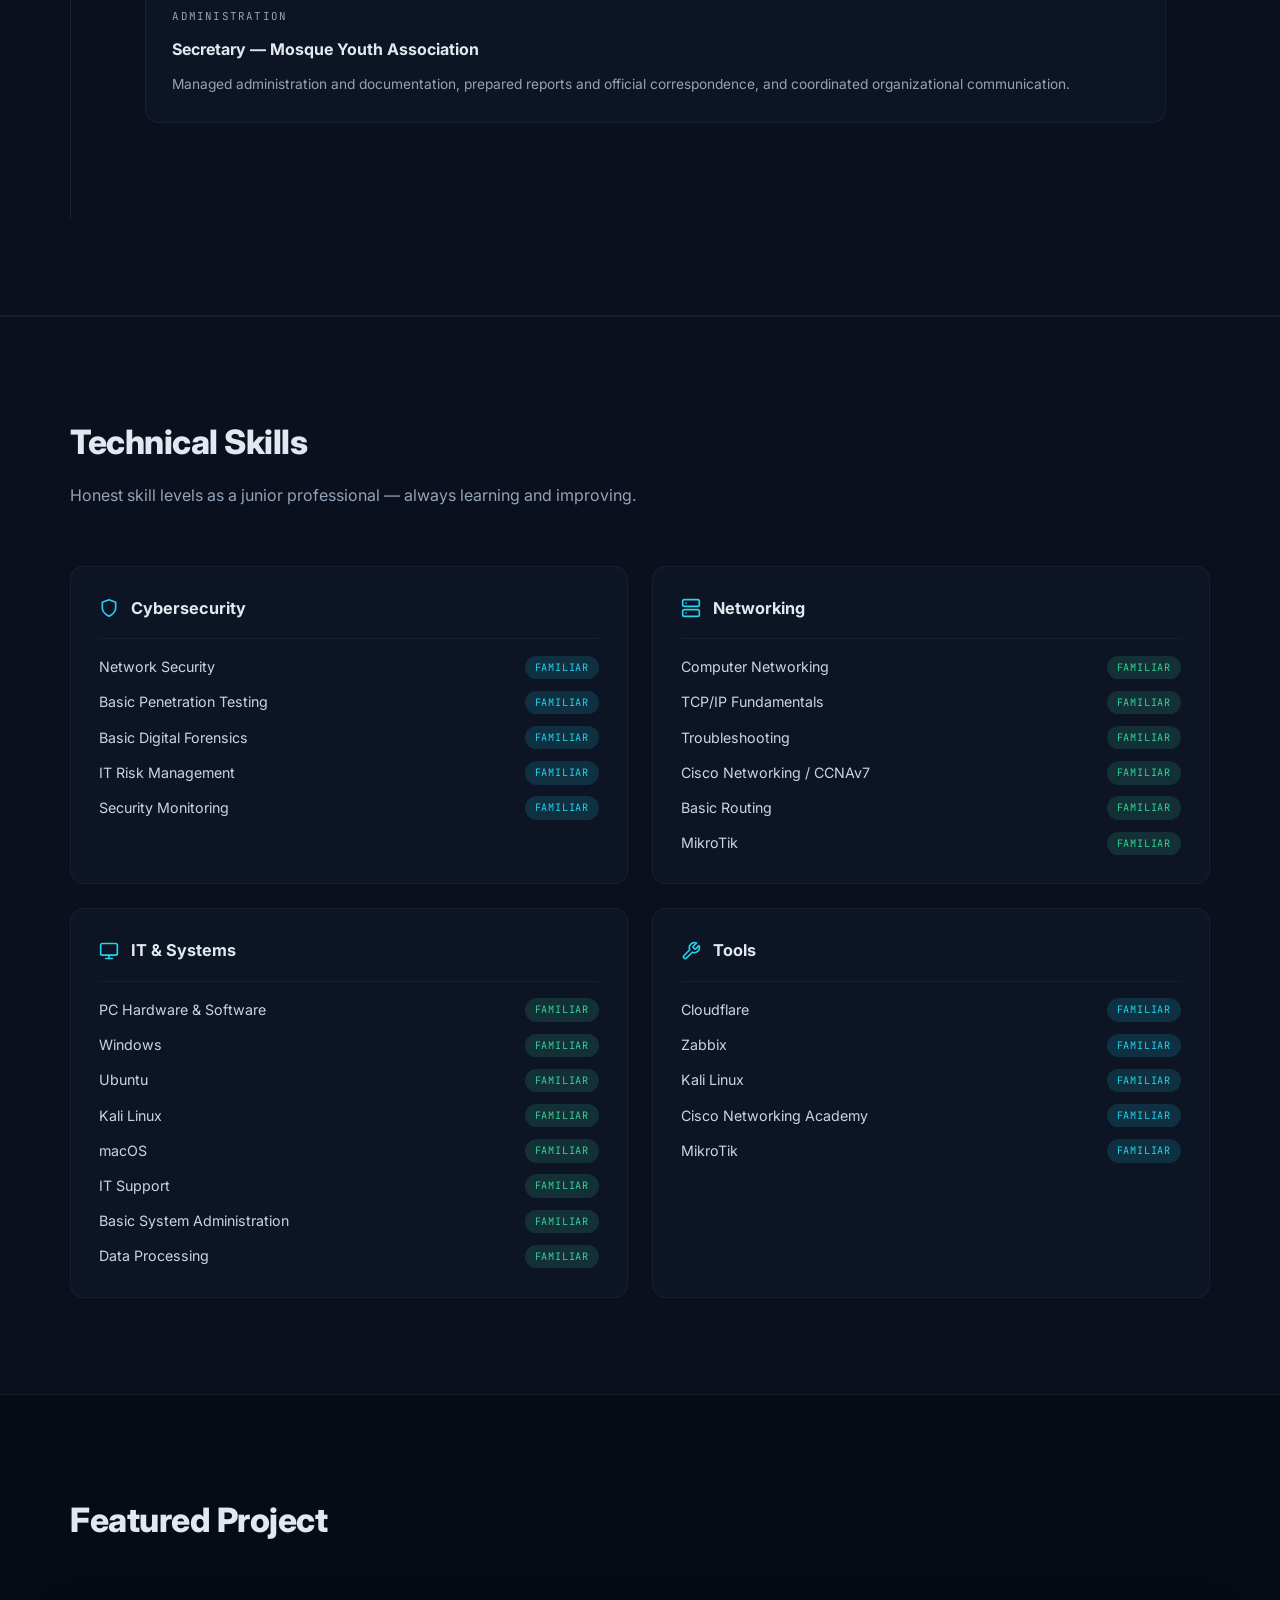
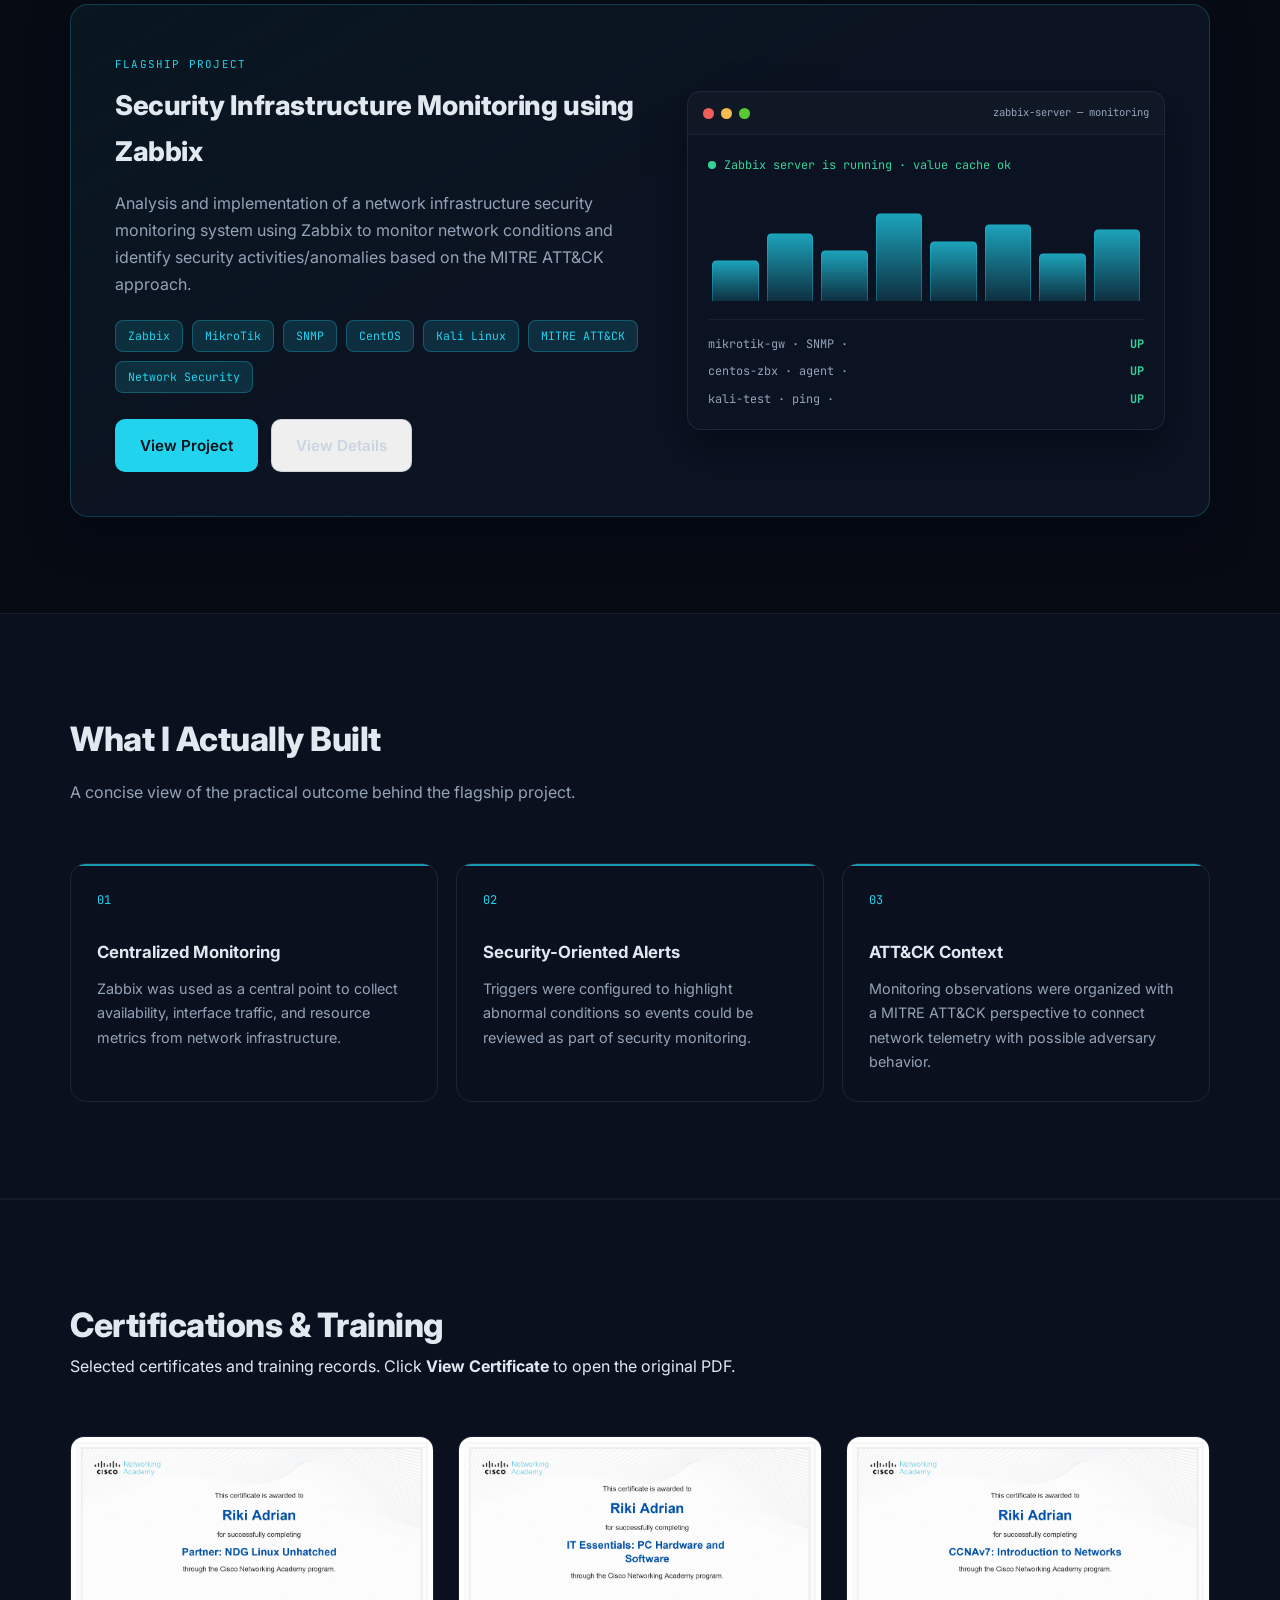
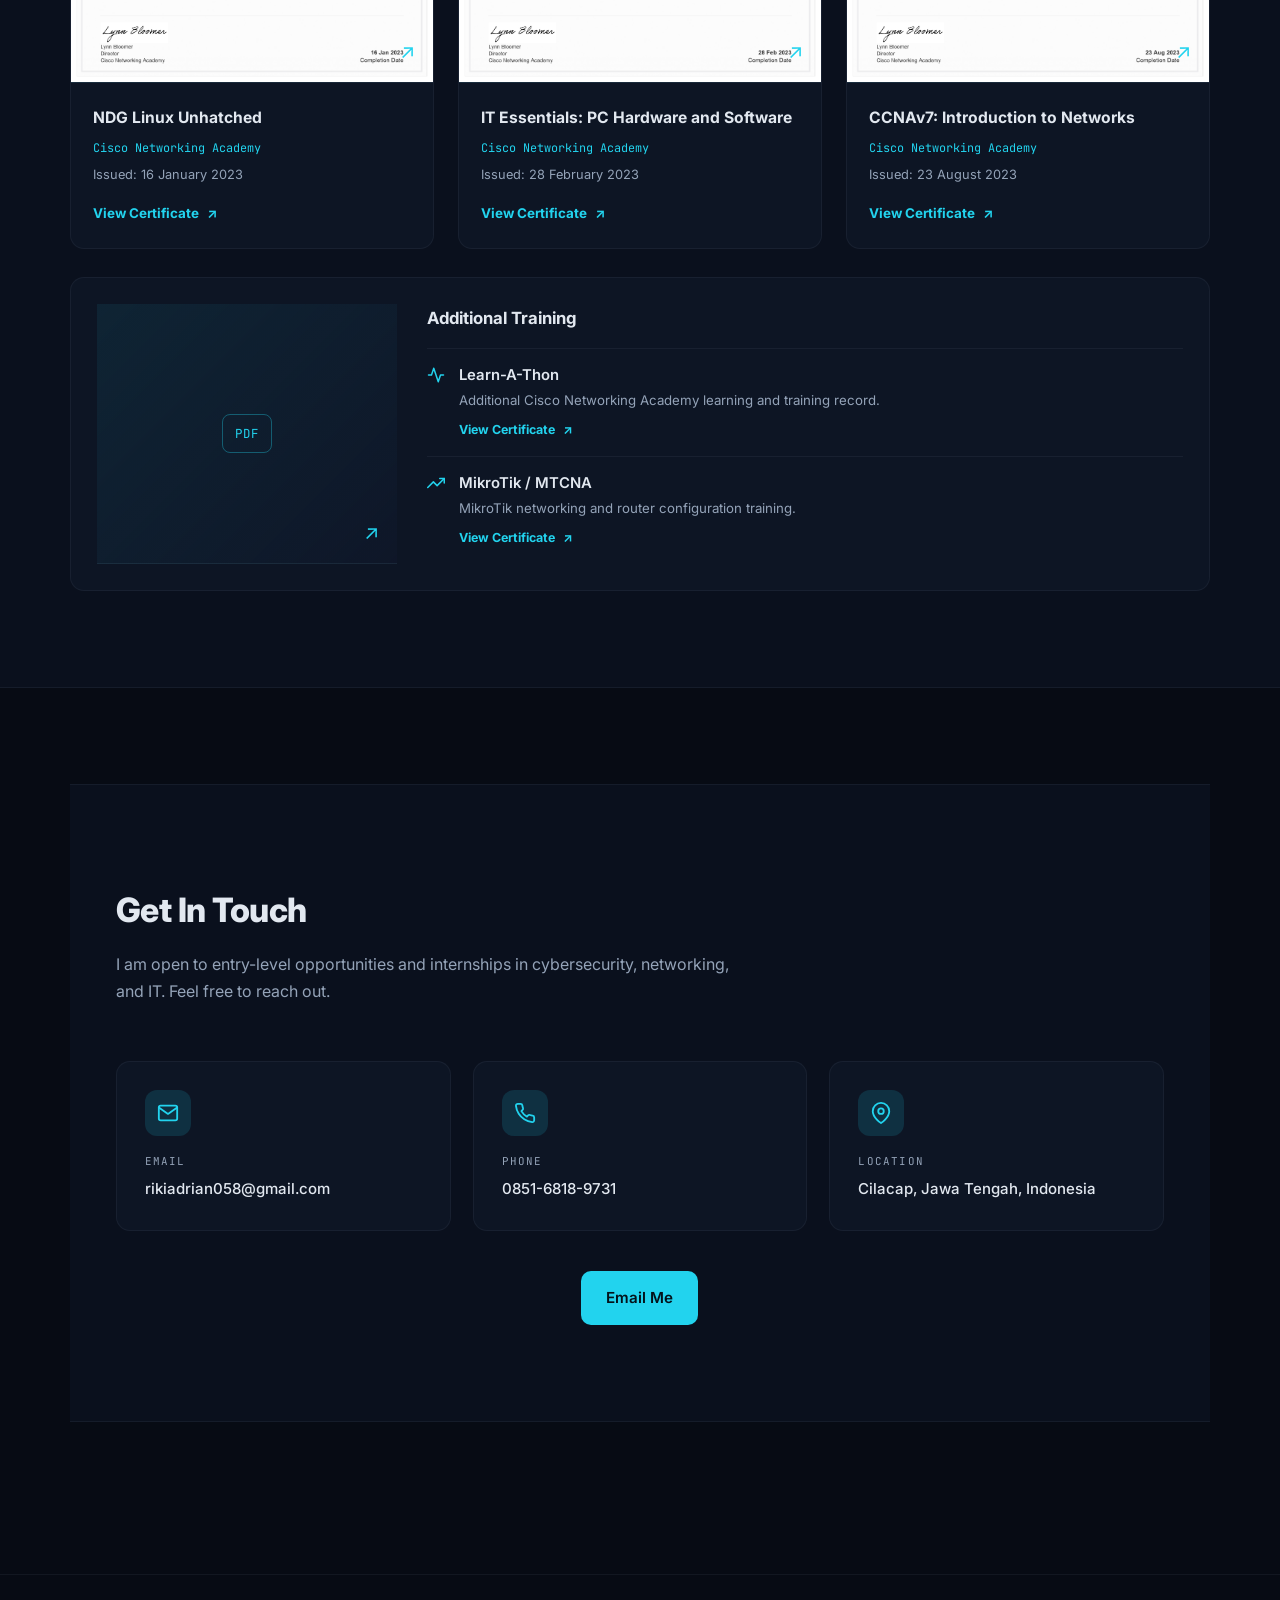
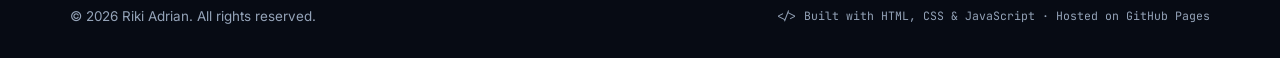
==== commit 6d574bc2: "Update index.html" ====
--- a/index.html
+++ b/index.html
@@ -601,13 +601,13 @@
                 <a class="cert-link compact" href="assets/certificates/mikrotik.pdf" target="_blank" rel="noopener">View Certificate <span aria-hidden="true">↗</span></a>
               </div>
               </div>
-            <div class="training-item">
+            <!-- <div class="training-item">
               <svg viewBox="0 0 24 24" width="18" height="18" fill="none" stroke="currentColor" stroke-width="2" stroke-linecap="round" stroke-linejoin="round" aria-hidden="true"><polyline points="23 6 13.5 15.5 8.5 10.5 1 18"/><polyline points="17 6 23 6 23 12"/></svg>
               <div>
                 <h4>Ipsi Cup</h4>
                 <p>Juara 2 Ipsi Cup Kabupaten Cilacap.</p>
                 <a class="cert-link compact" href="assets/certificates/Ipsi_Cup.pdf" target="_blank" rel="noopener">View Certificate <span aria-hidden="true">↗</span></a>
-              </div>
+              </div> -->
             </div>
           </div>
         </article>
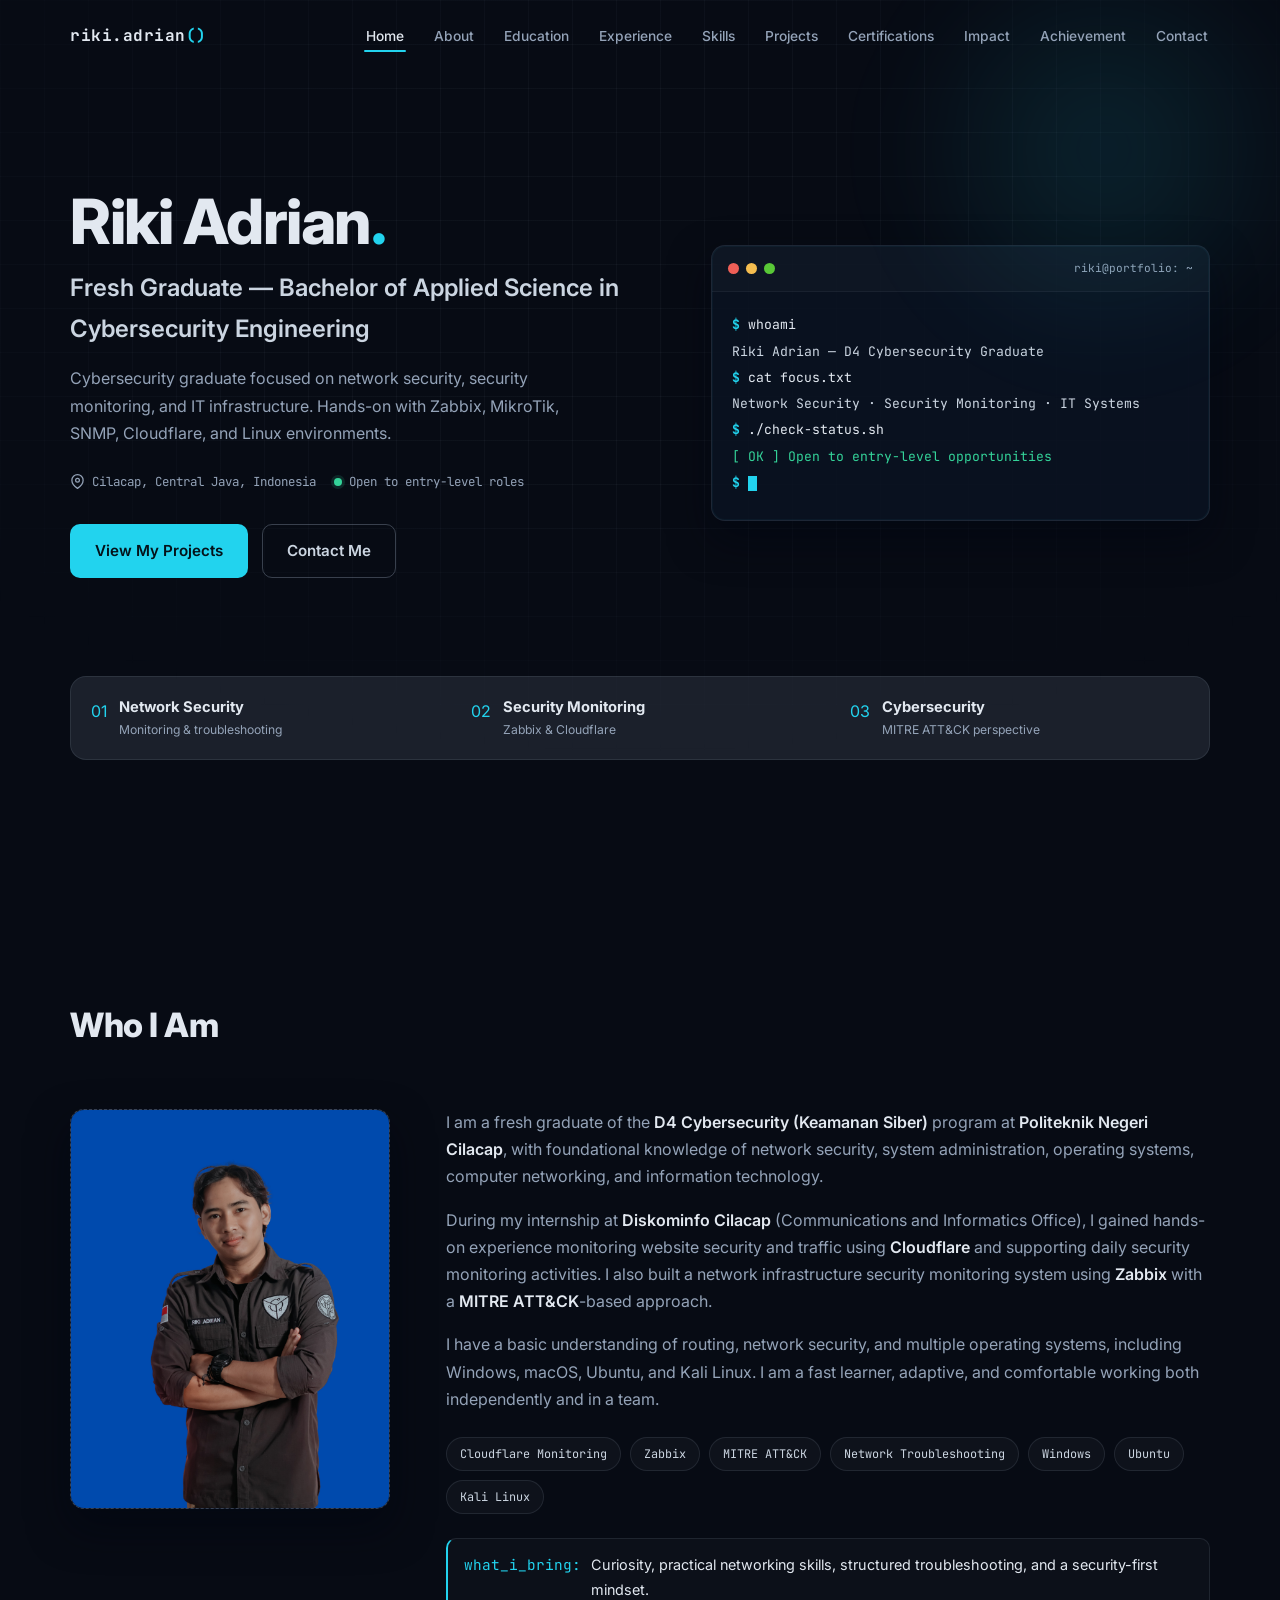
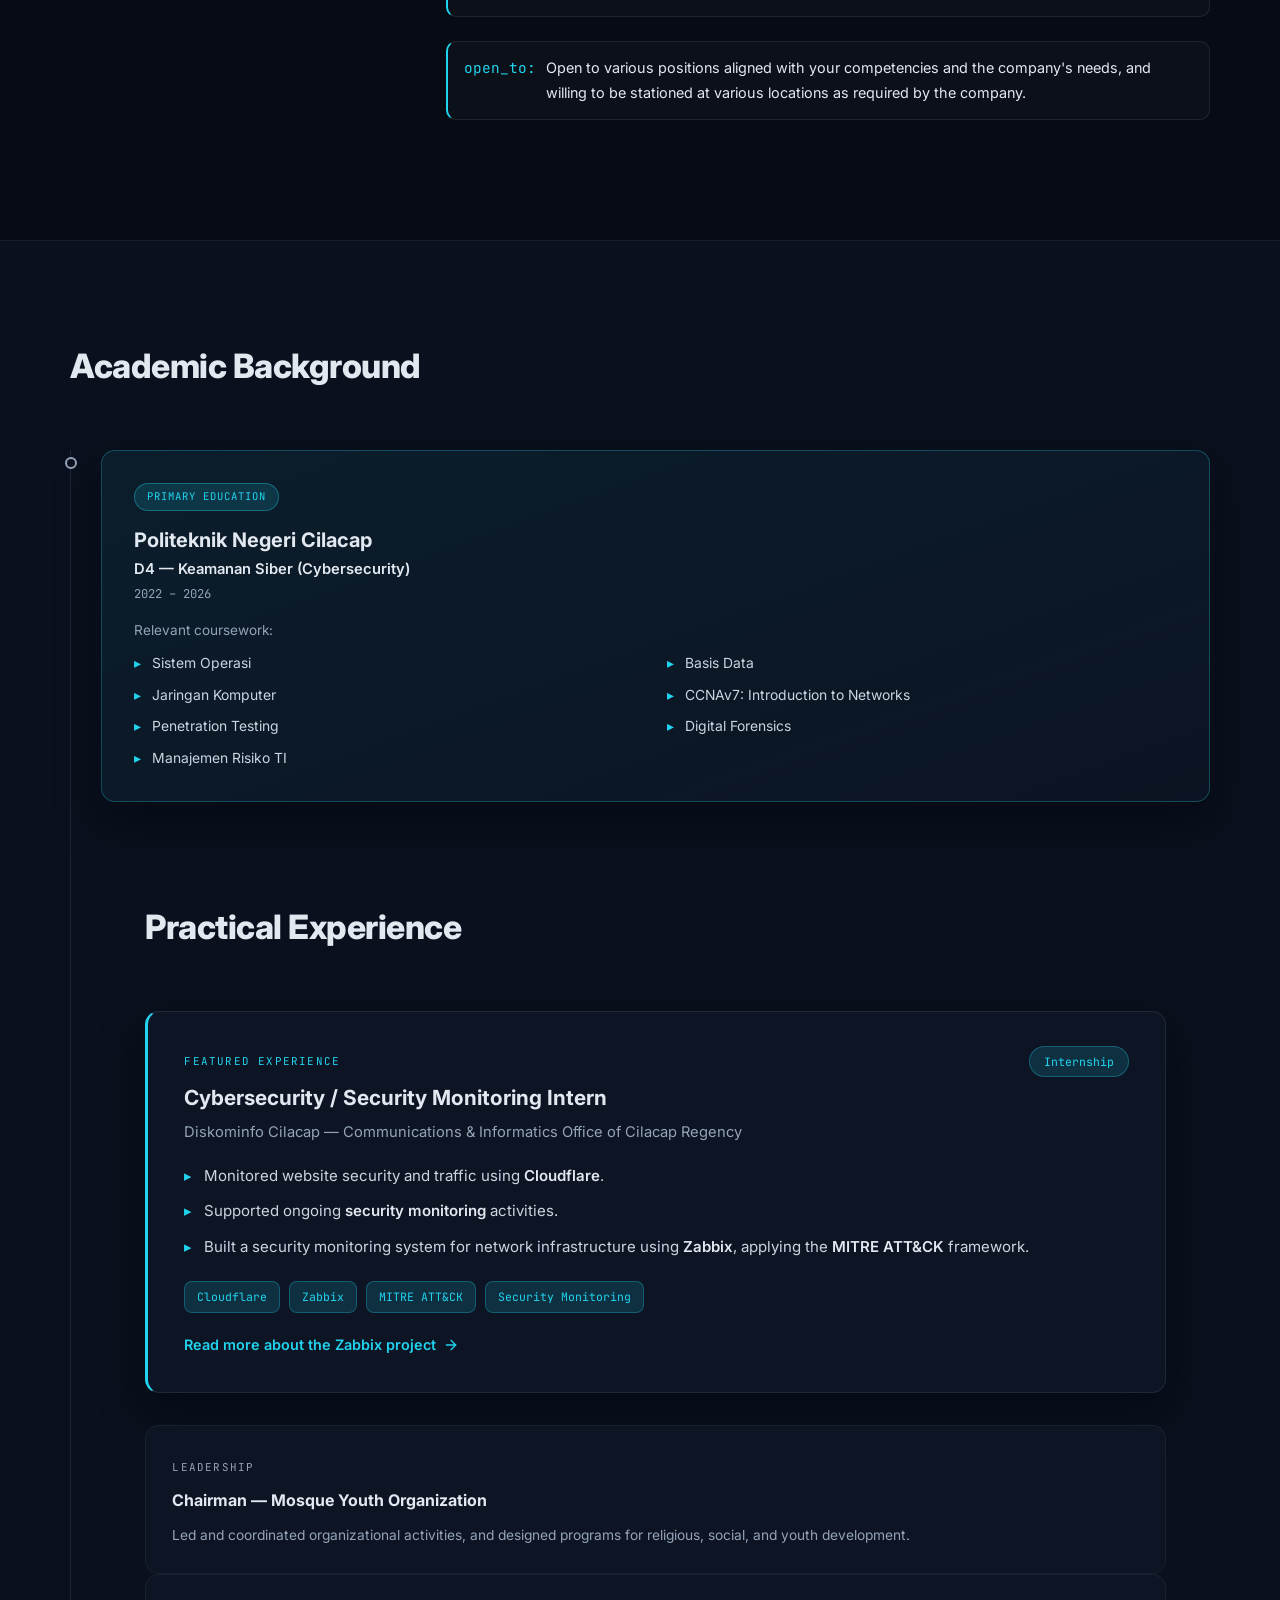
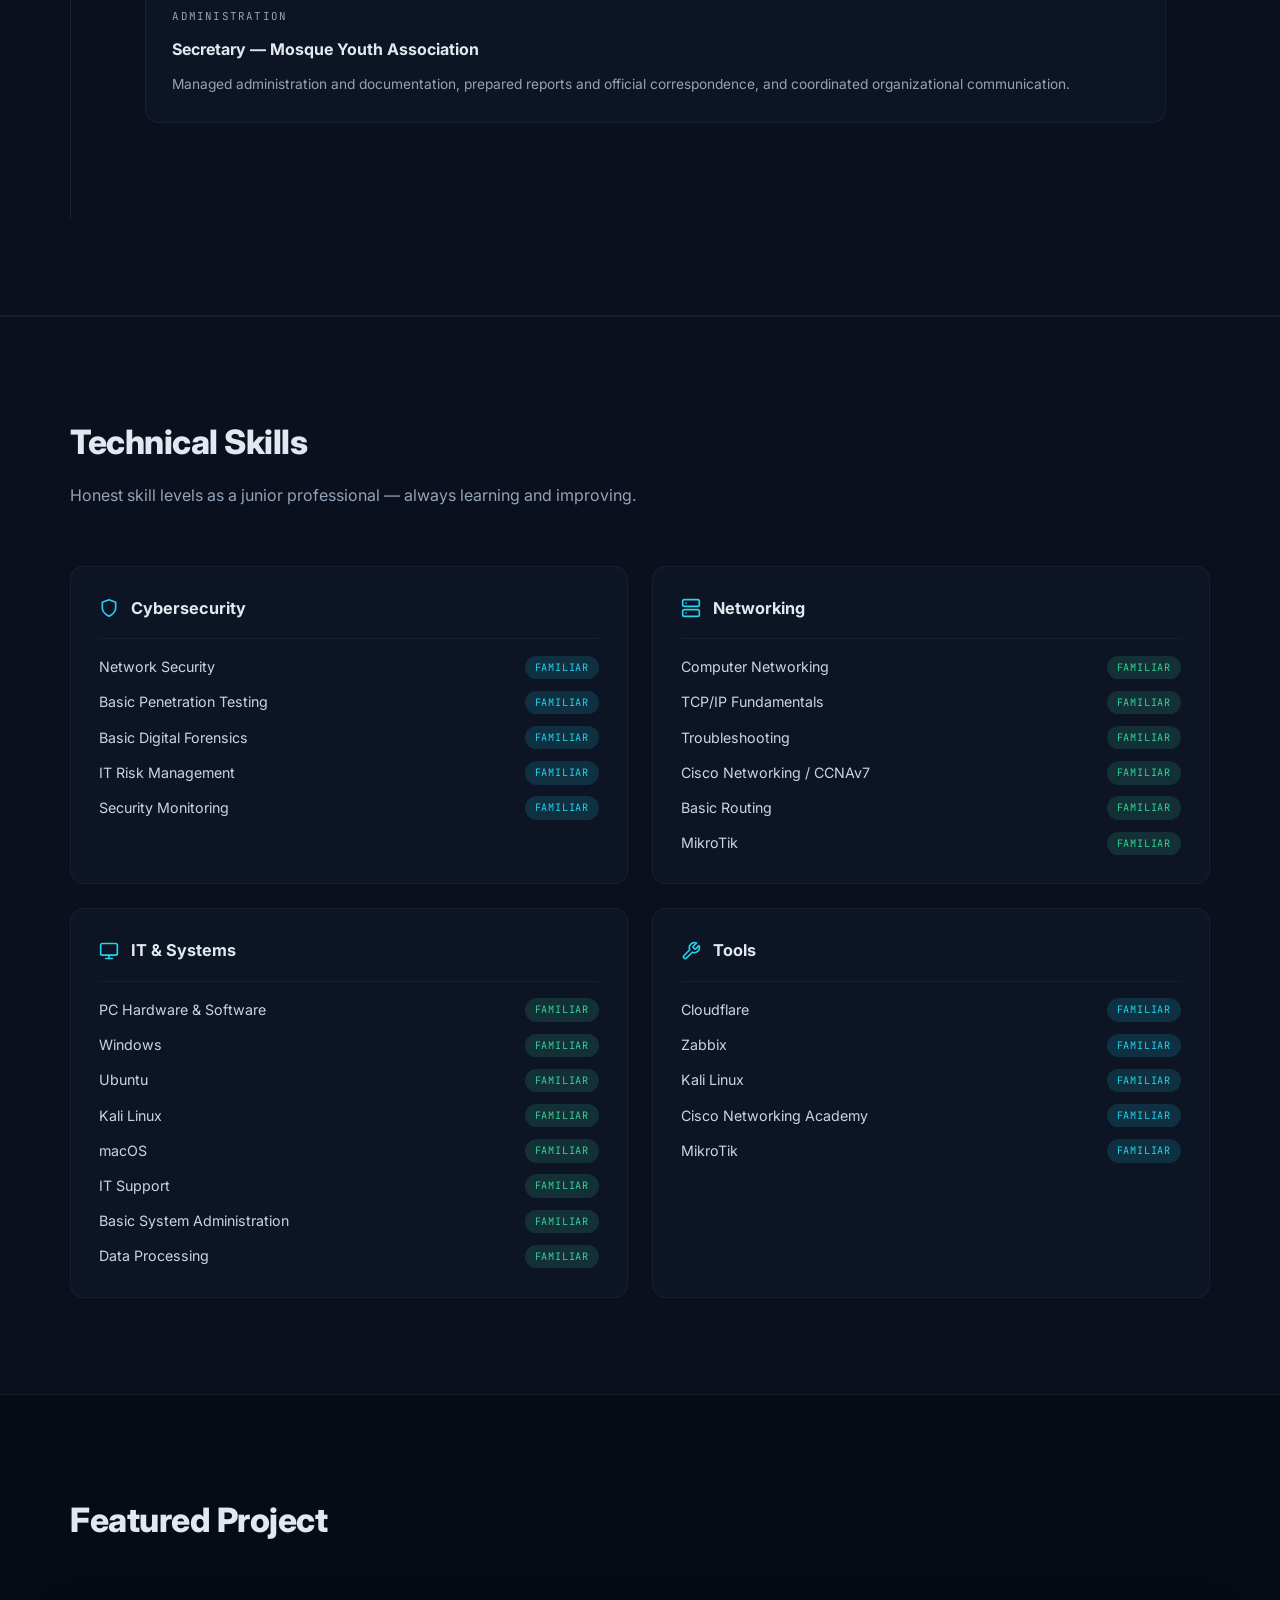
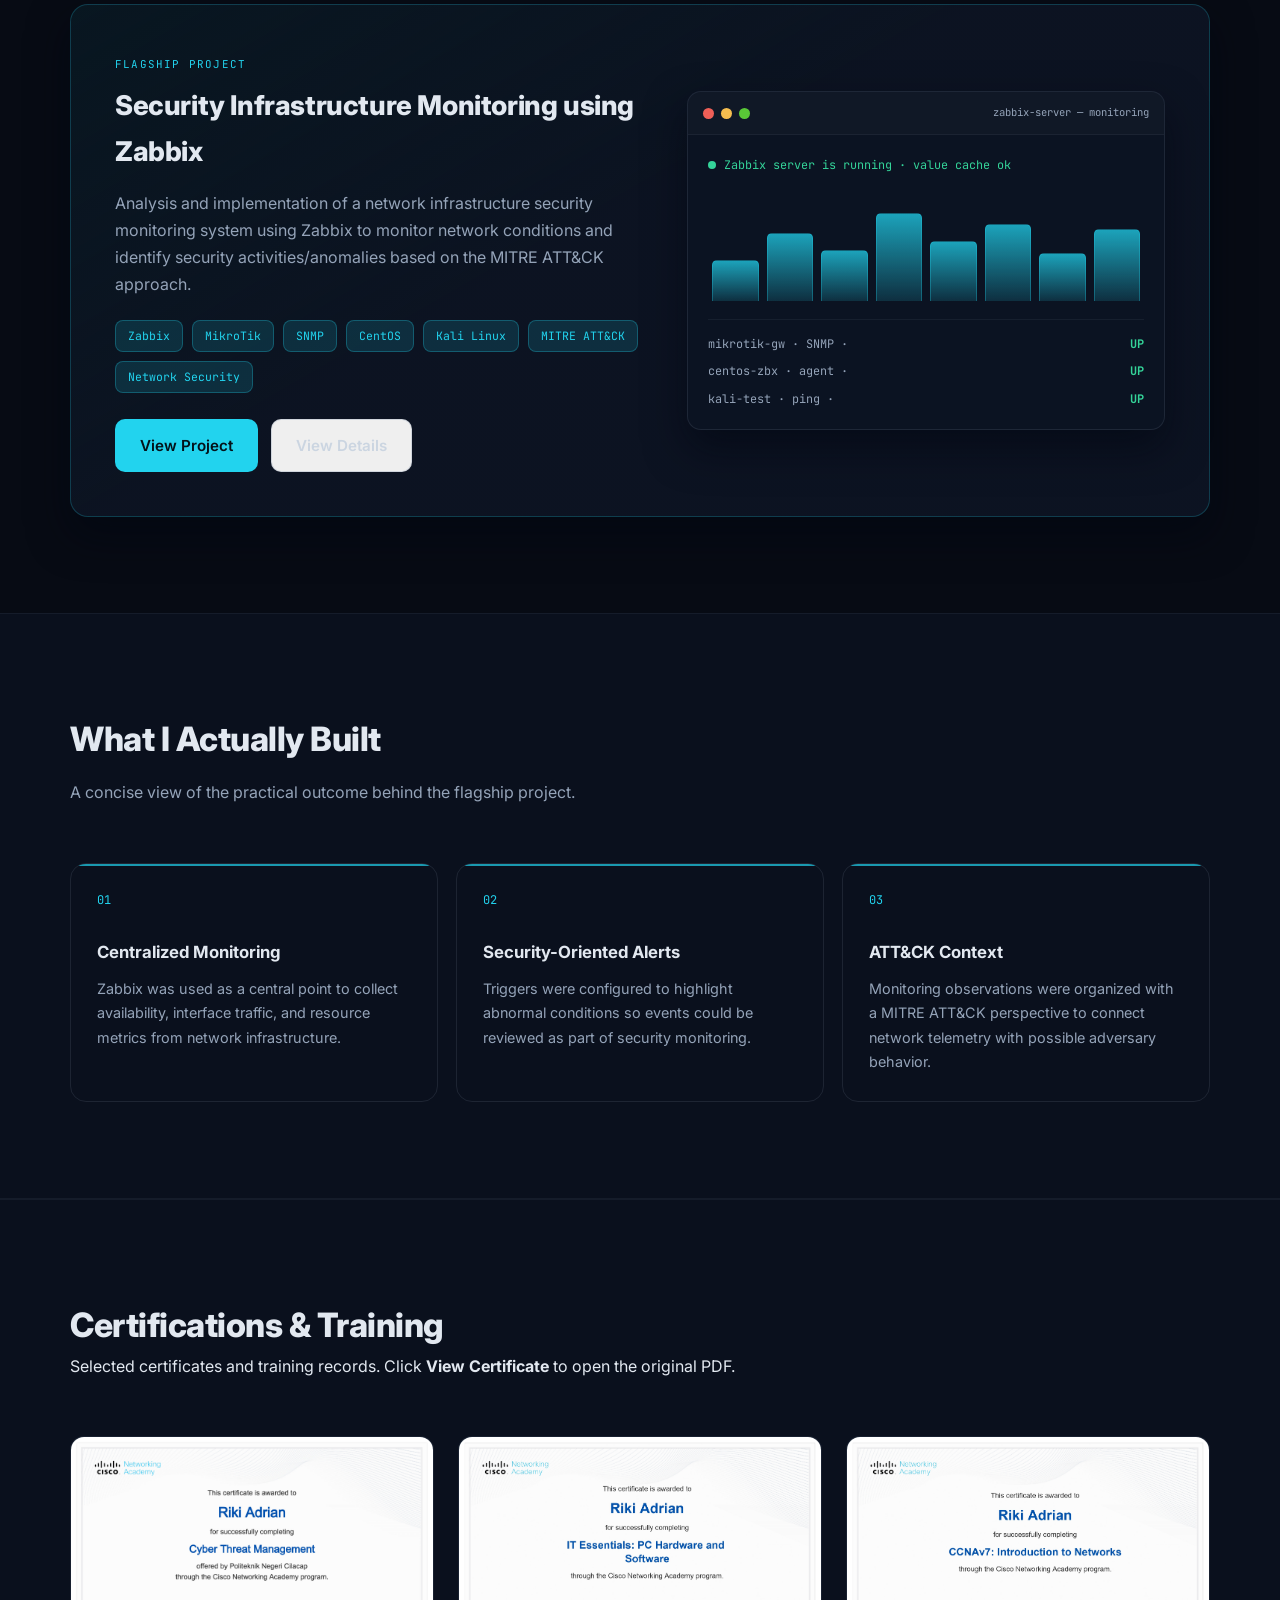
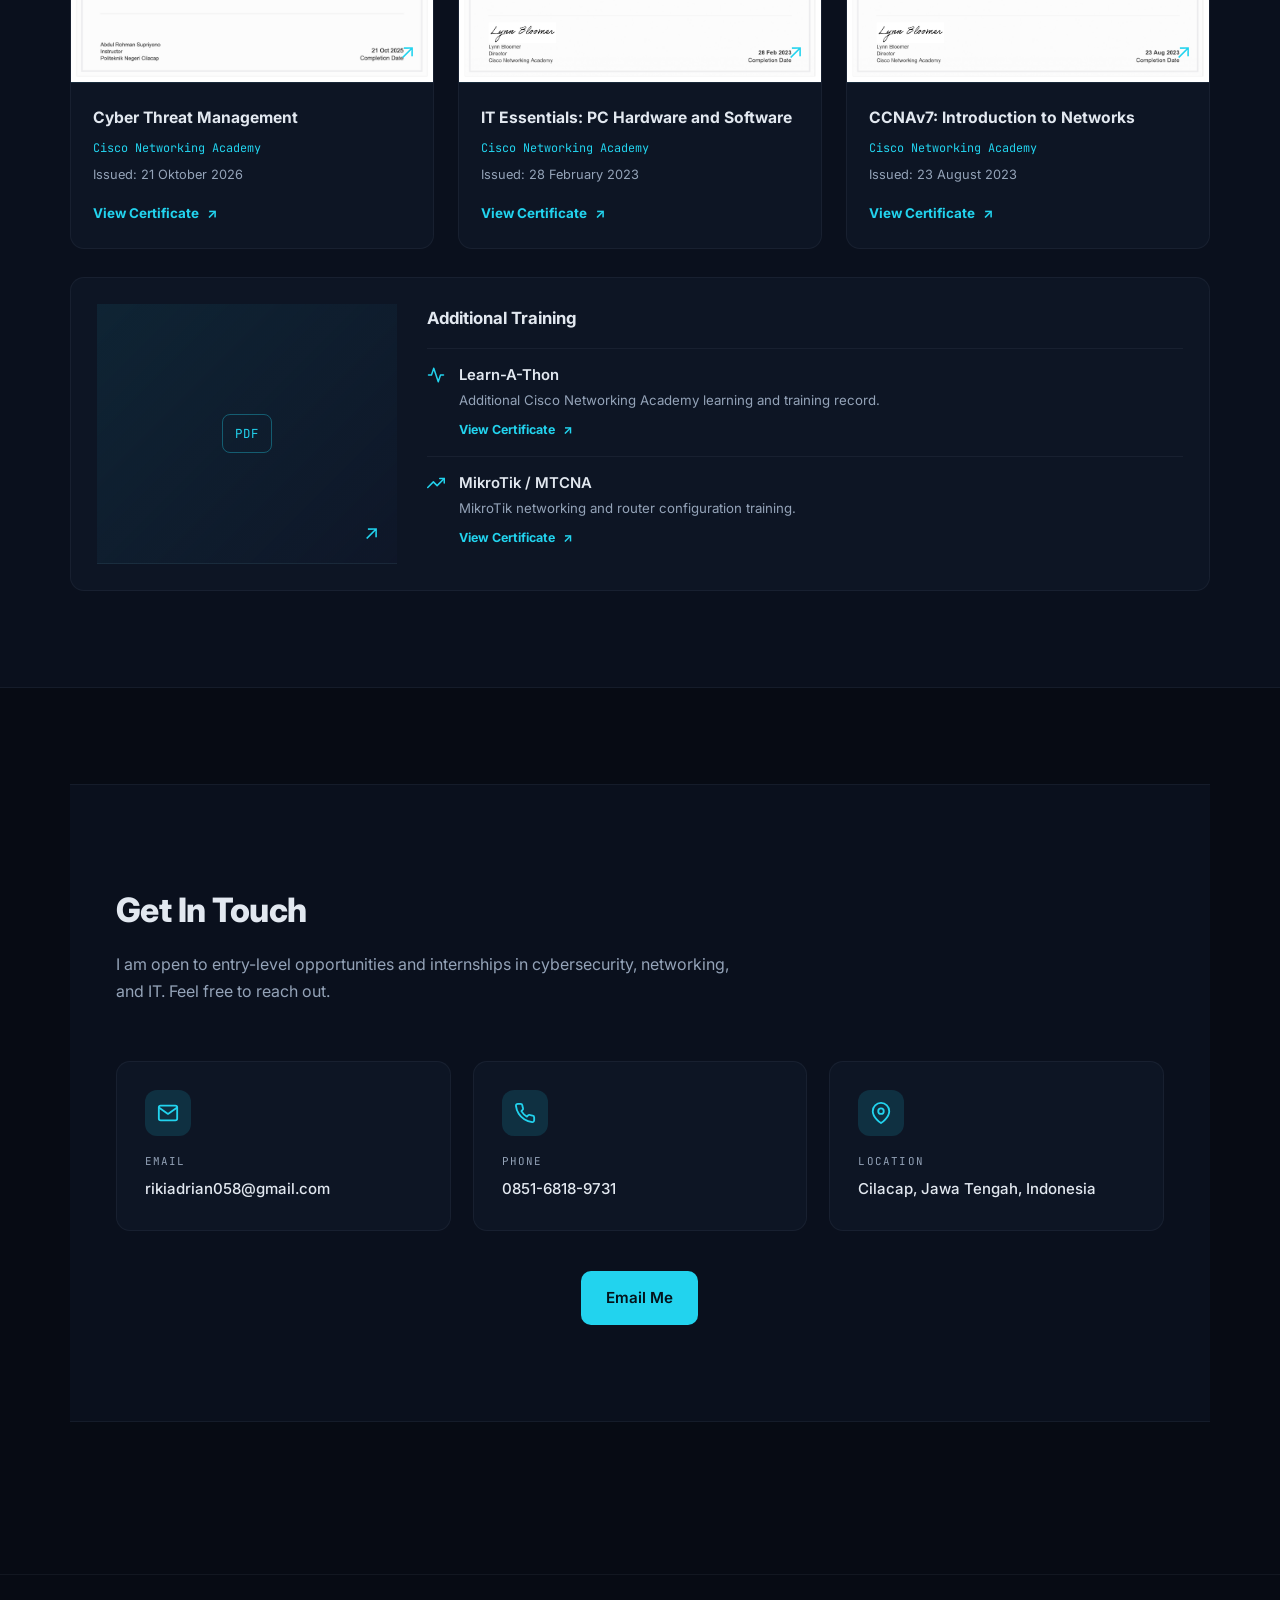
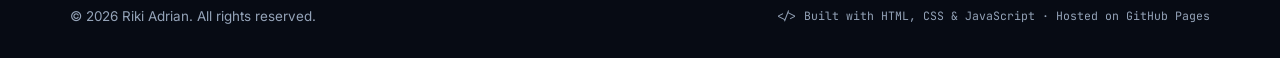
==== commit 54040a72: "Update index.html" ====
--- a/index.html
+++ b/index.html
@@ -519,23 +519,23 @@
           <p class="section-lead">Selected certificates and training records. Click <strong>View Certificate</strong> to open the original PDF.</p>
         </div>
 
-        <div class="cert-grid">
+       <div class="cert-grid">
           <article class="cert-card reveal">
             <div class="pdf-preview">
-  <a href="assets/certificates/linux-unhatched.pdf"
+  <a href="assets/certificates/Cyber-Threat-Management.pdf"
      target="_blank"
      rel="noopener"
-     aria-label="Open NDG Linux Unhatched certificate">
-    <img src="assets/certificates/linux-unhatched.jpg"
-         alt="NDG Linux Unhatched Certificate">
+     aria-label="Open Cyber Threat Management certificate">
+    <img src="assets/certificates/Cyber-Threat-Management.jpg"
+         alt="Cyber-Threat-Management">
     <span class="pdf-icon">↗</span>
   </a>
 </div>
             <div class="cert-body">
-              <h3>NDG Linux Unhatched</h3>
+              <h3>Cyber Threat Management</h3>
               <p class="cert-org mono">Cisco Networking Academy</p>
-              <p class="cert-date">Issued: 16 January 2023</p>
-              <a class="cert-link" href="assets/certificates/linux-unhatched.pdf" target="_blank" rel="noopener">View Certificate <span aria-hidden="true">↗</span></a>
+              <p class="cert-date">Issued: 21 Oktober 2026</p>
+              <a class="cert-link" href="assets/certificates/Cyber-Threat-Management.pdf" target="_blank" rel="noopener">View Certificate <span aria-hidden="true">↗</span></a>
             </div>
           </article>
       
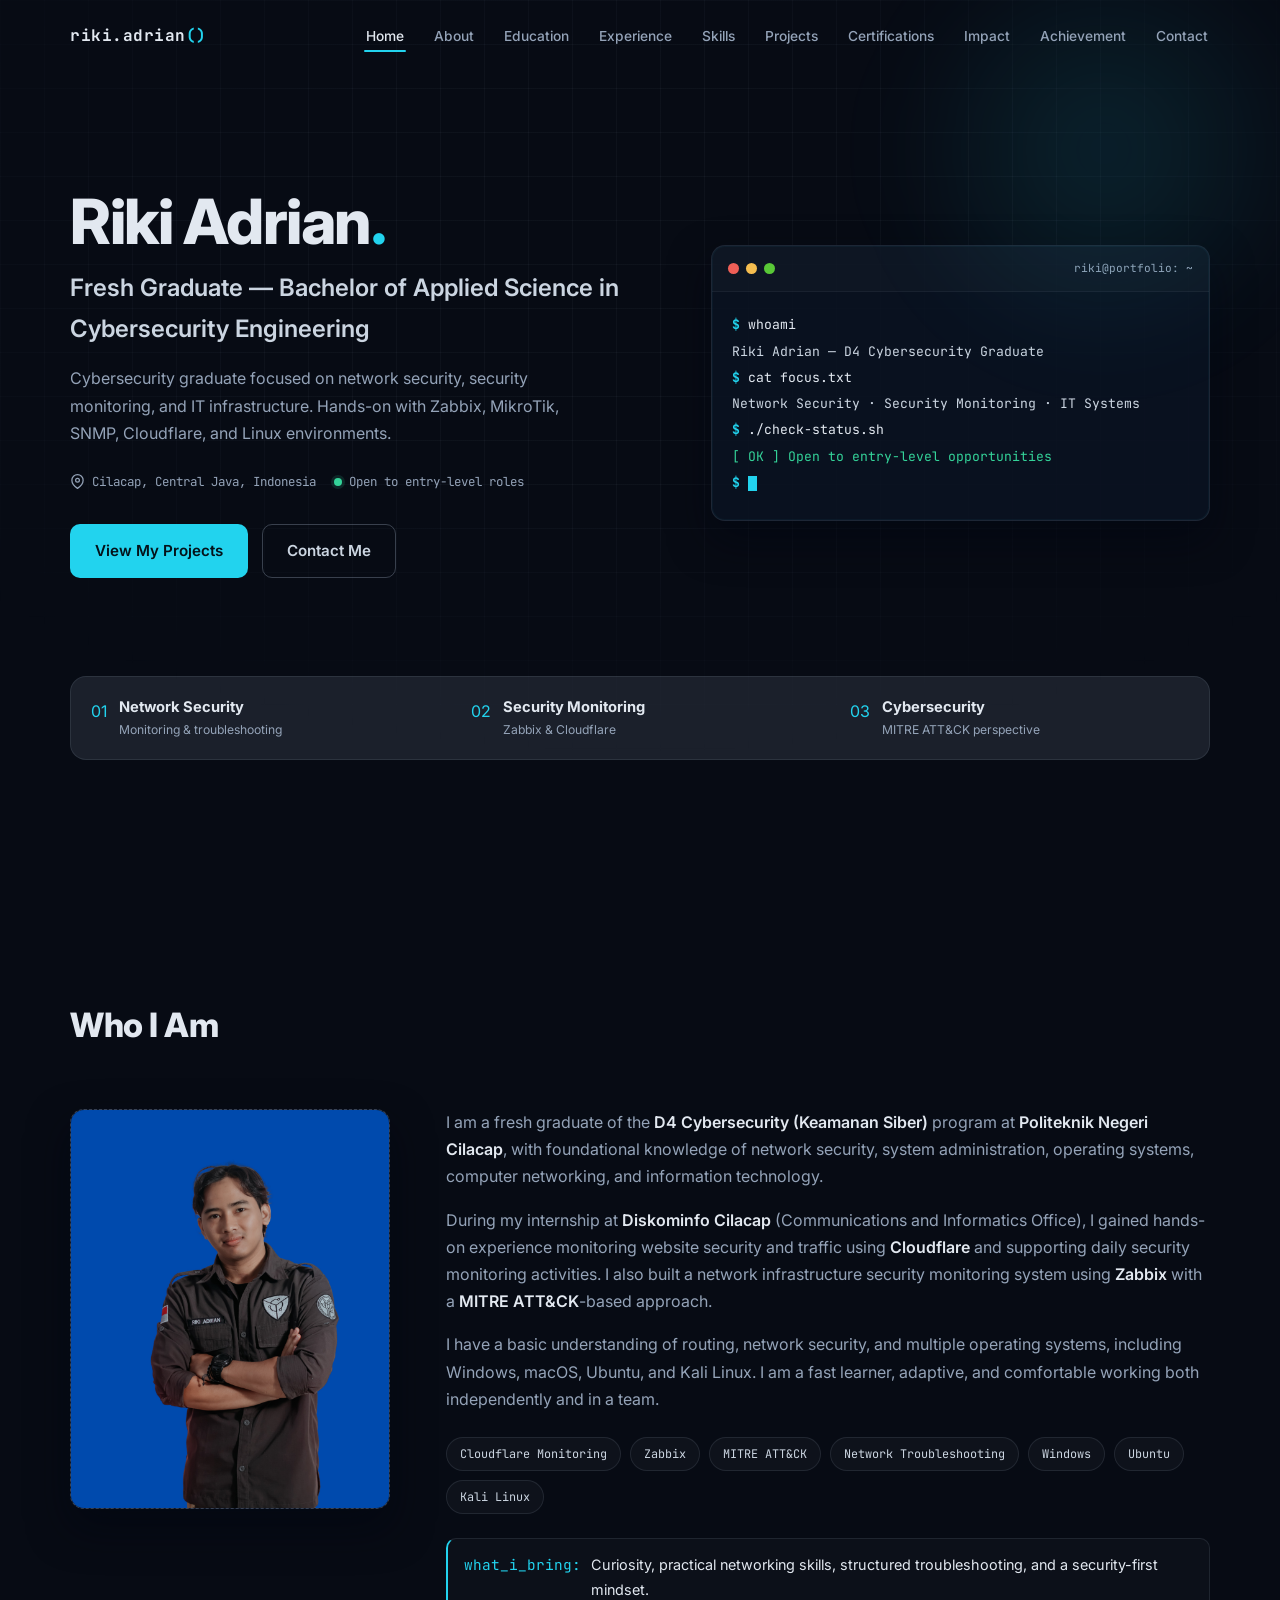
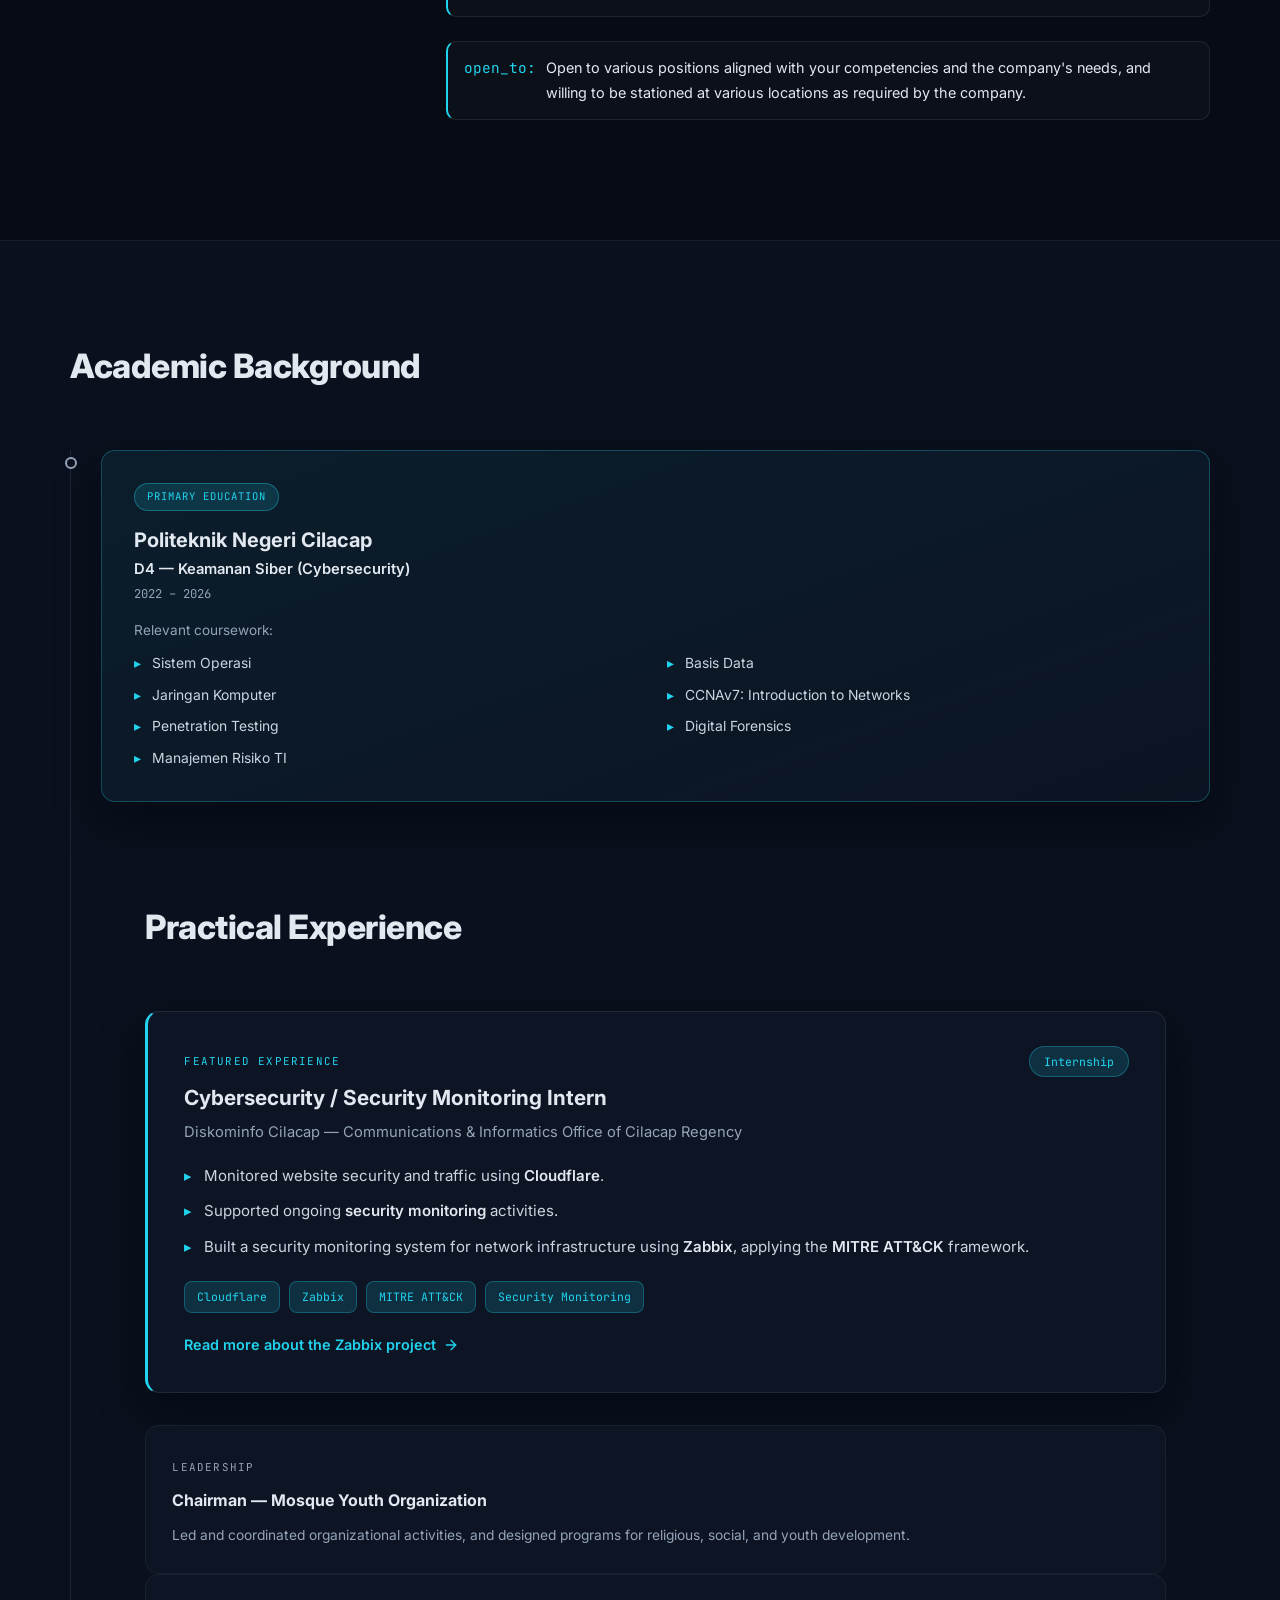
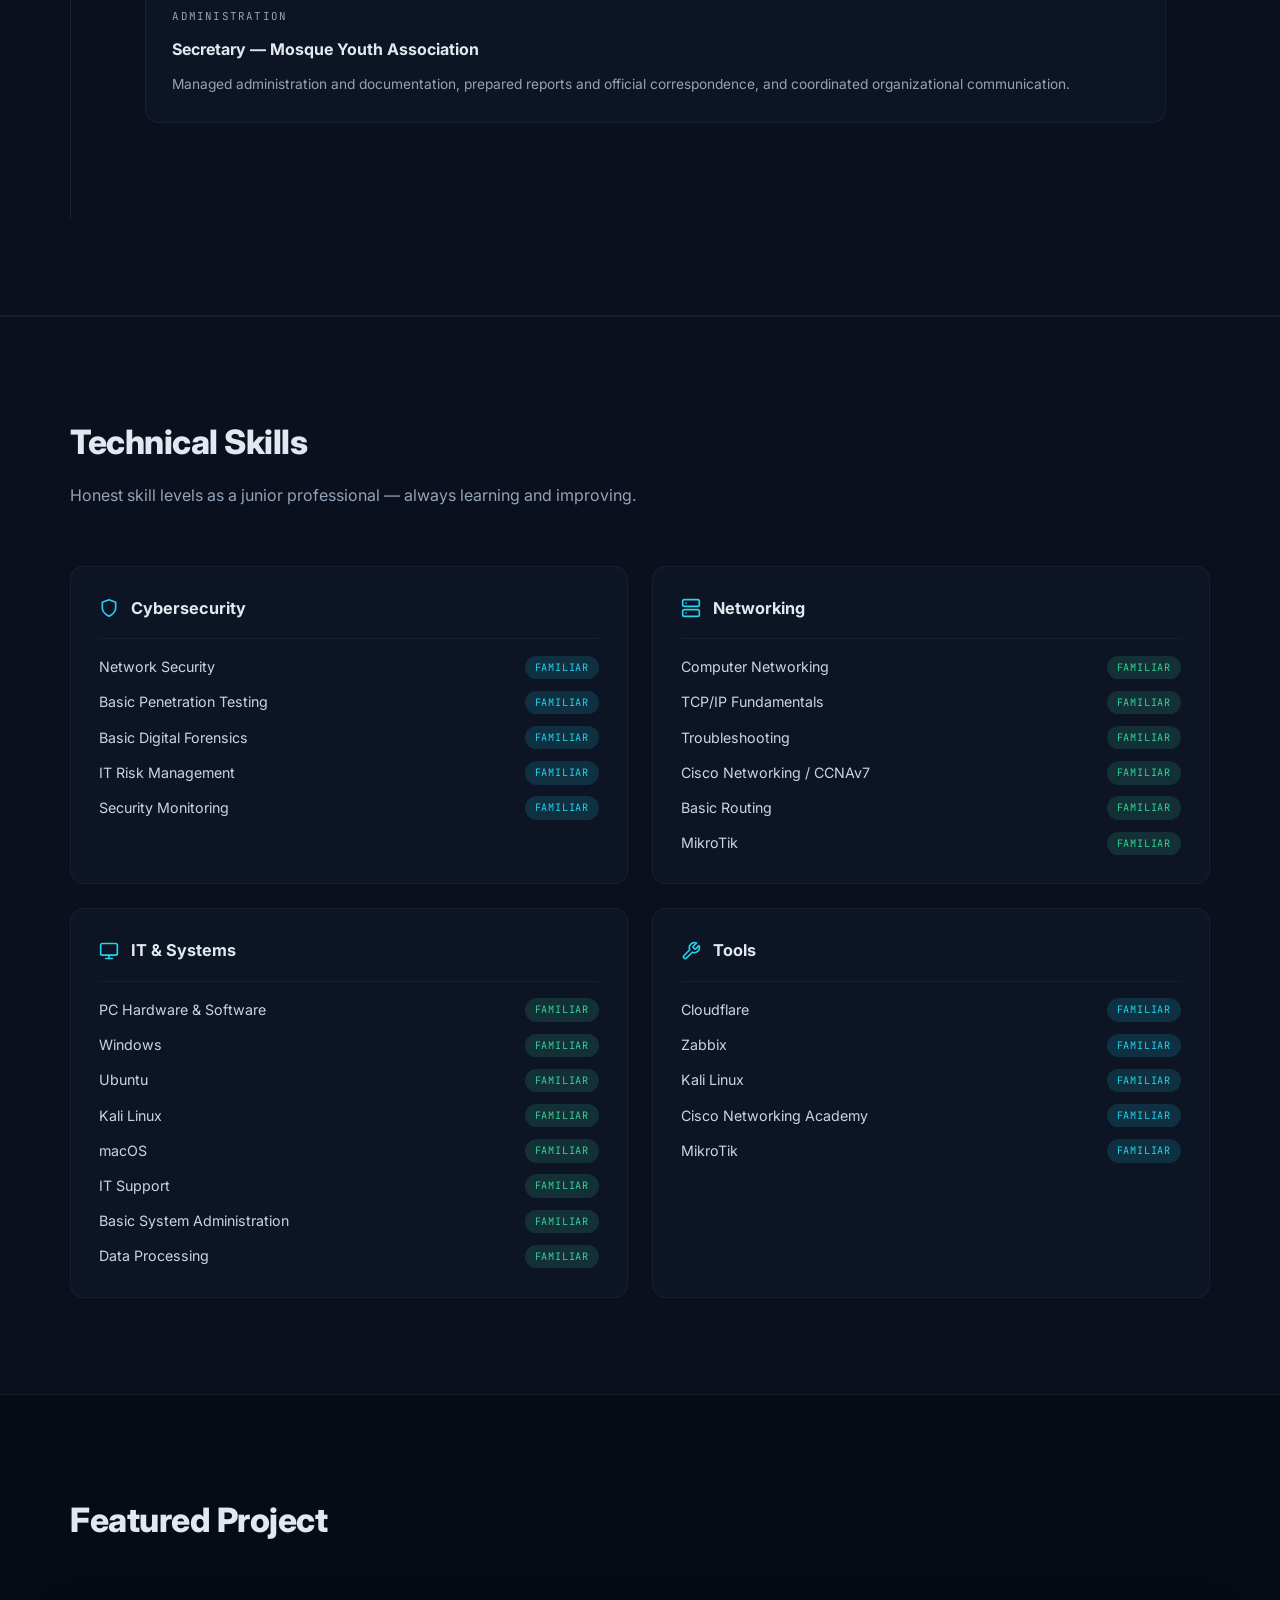
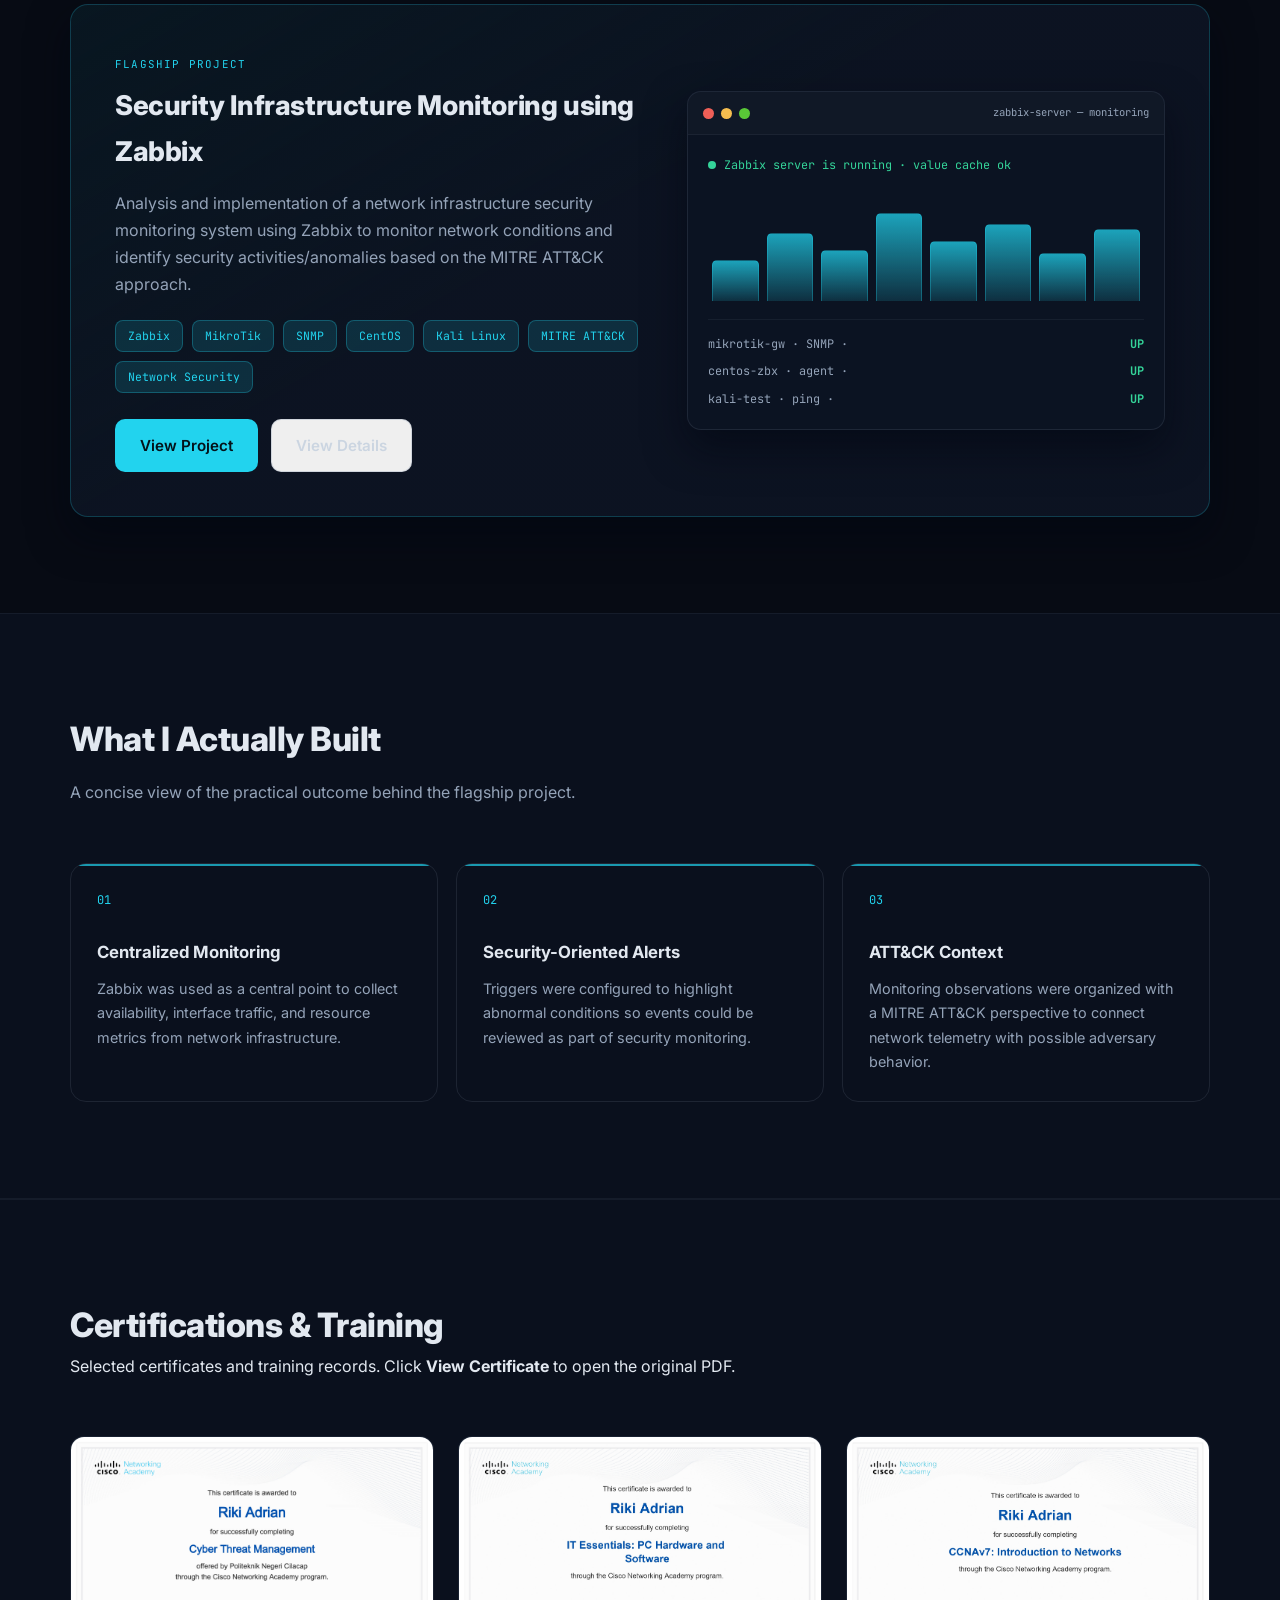
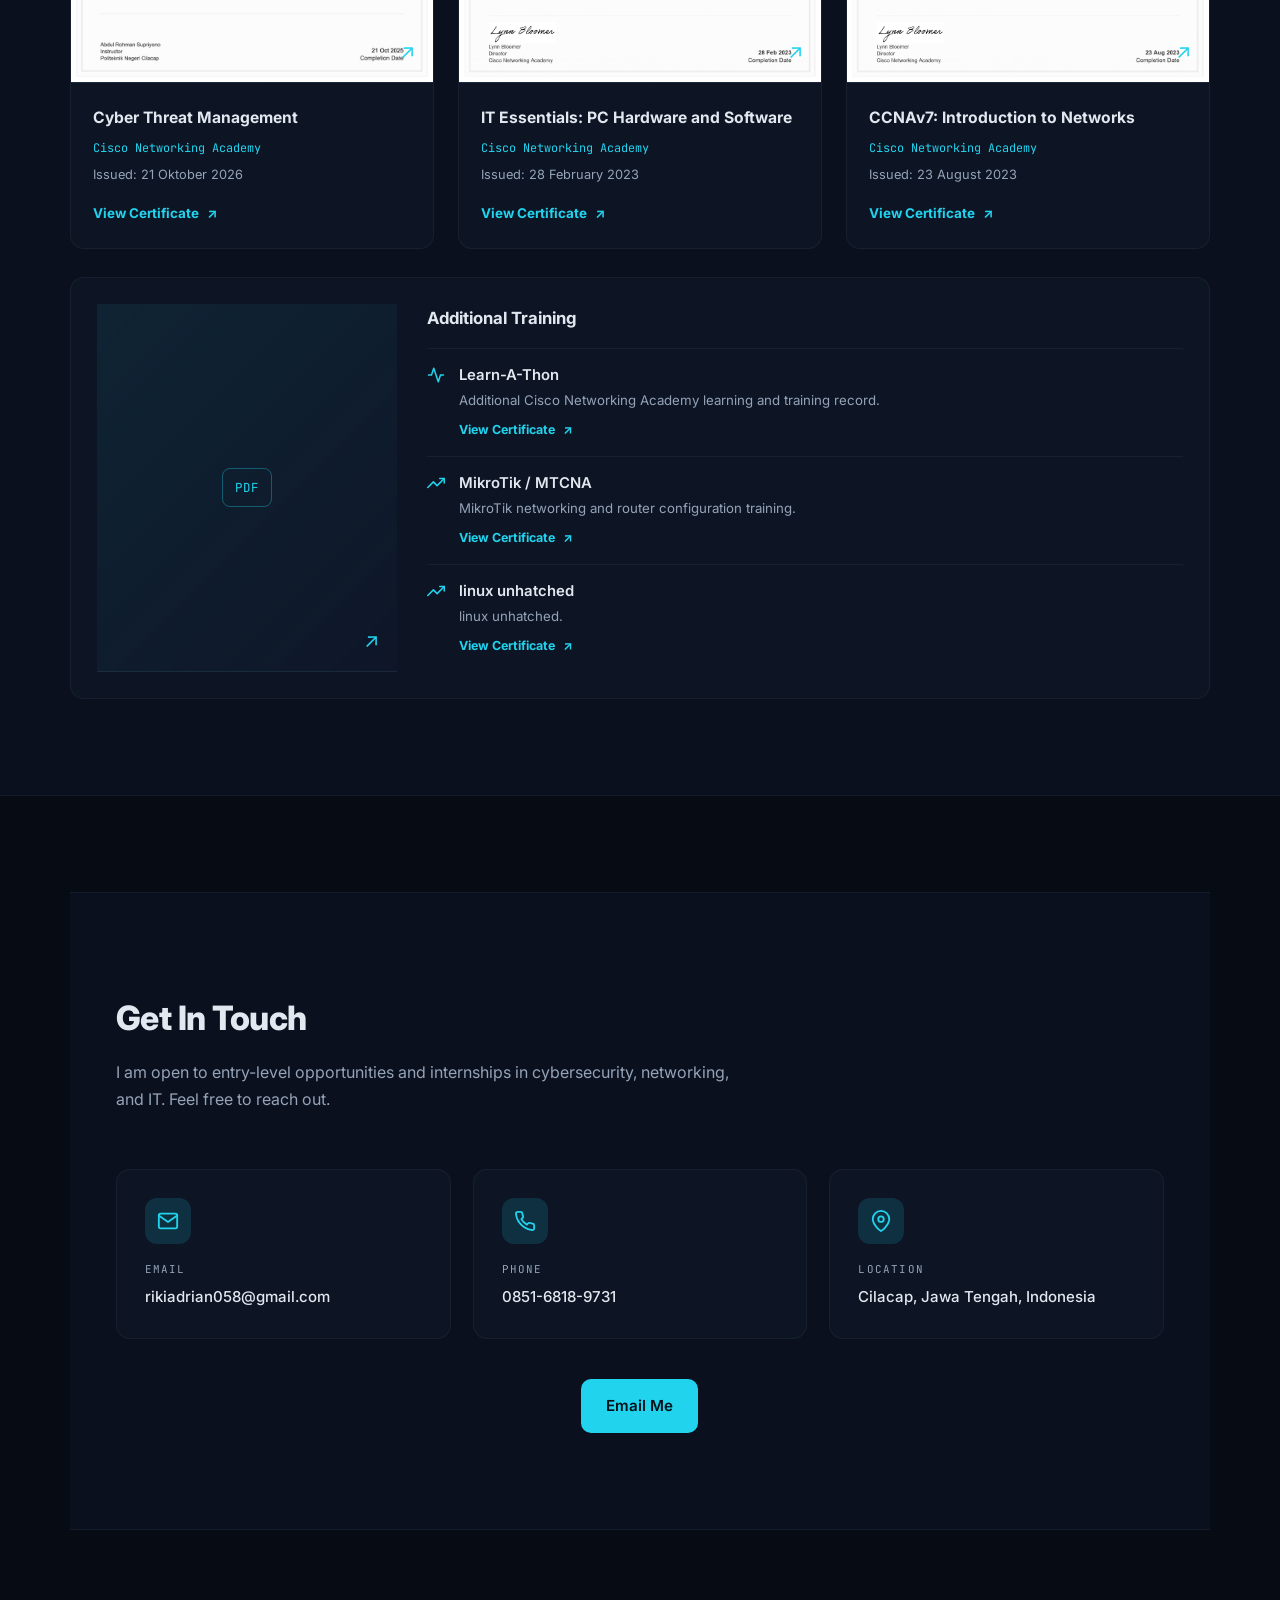
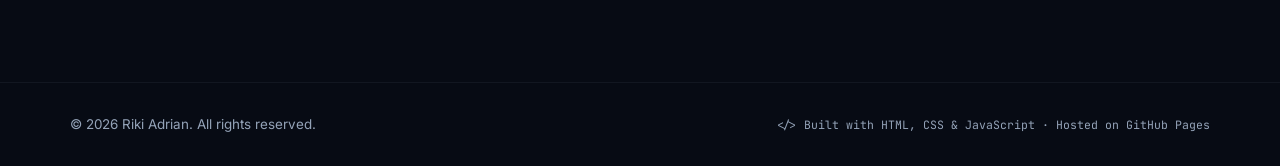
==== commit 5b75119c: "Update index.html" ====
--- a/index.html
+++ b/index.html
@@ -601,13 +601,13 @@
                 <a class="cert-link compact" href="assets/certificates/mikrotik.pdf" target="_blank" rel="noopener">View Certificate <span aria-hidden="true">↗</span></a>
               </div>
               </div>
-            <!-- <div class="training-item">
+            <div class="training-item">
               <svg viewBox="0 0 24 24" width="18" height="18" fill="none" stroke="currentColor" stroke-width="2" stroke-linecap="round" stroke-linejoin="round" aria-hidden="true"><polyline points="23 6 13.5 15.5 8.5 10.5 1 18"/><polyline points="17 6 23 6 23 12"/></svg>
               <div>
-                <h4>Ipsi Cup</h4>
-                <p>Juara 2 Ipsi Cup Kabupaten Cilacap.</p>
-                <a class="cert-link compact" href="assets/certificates/Ipsi_Cup.pdf" target="_blank" rel="noopener">View Certificate <span aria-hidden="true">↗</span></a>
-              </div> -->
+                <h4>linux unhatched</h4>
+                <p>linux unhatched.</p>
+                <a class="cert-link compact" href="assets/certificates/linux-unhatched.pdf" target="_blank" rel="noopener">View Certificate <span aria-hidden="true">↗</span></a>
+              </div>
             </div>
           </div>
         </article>
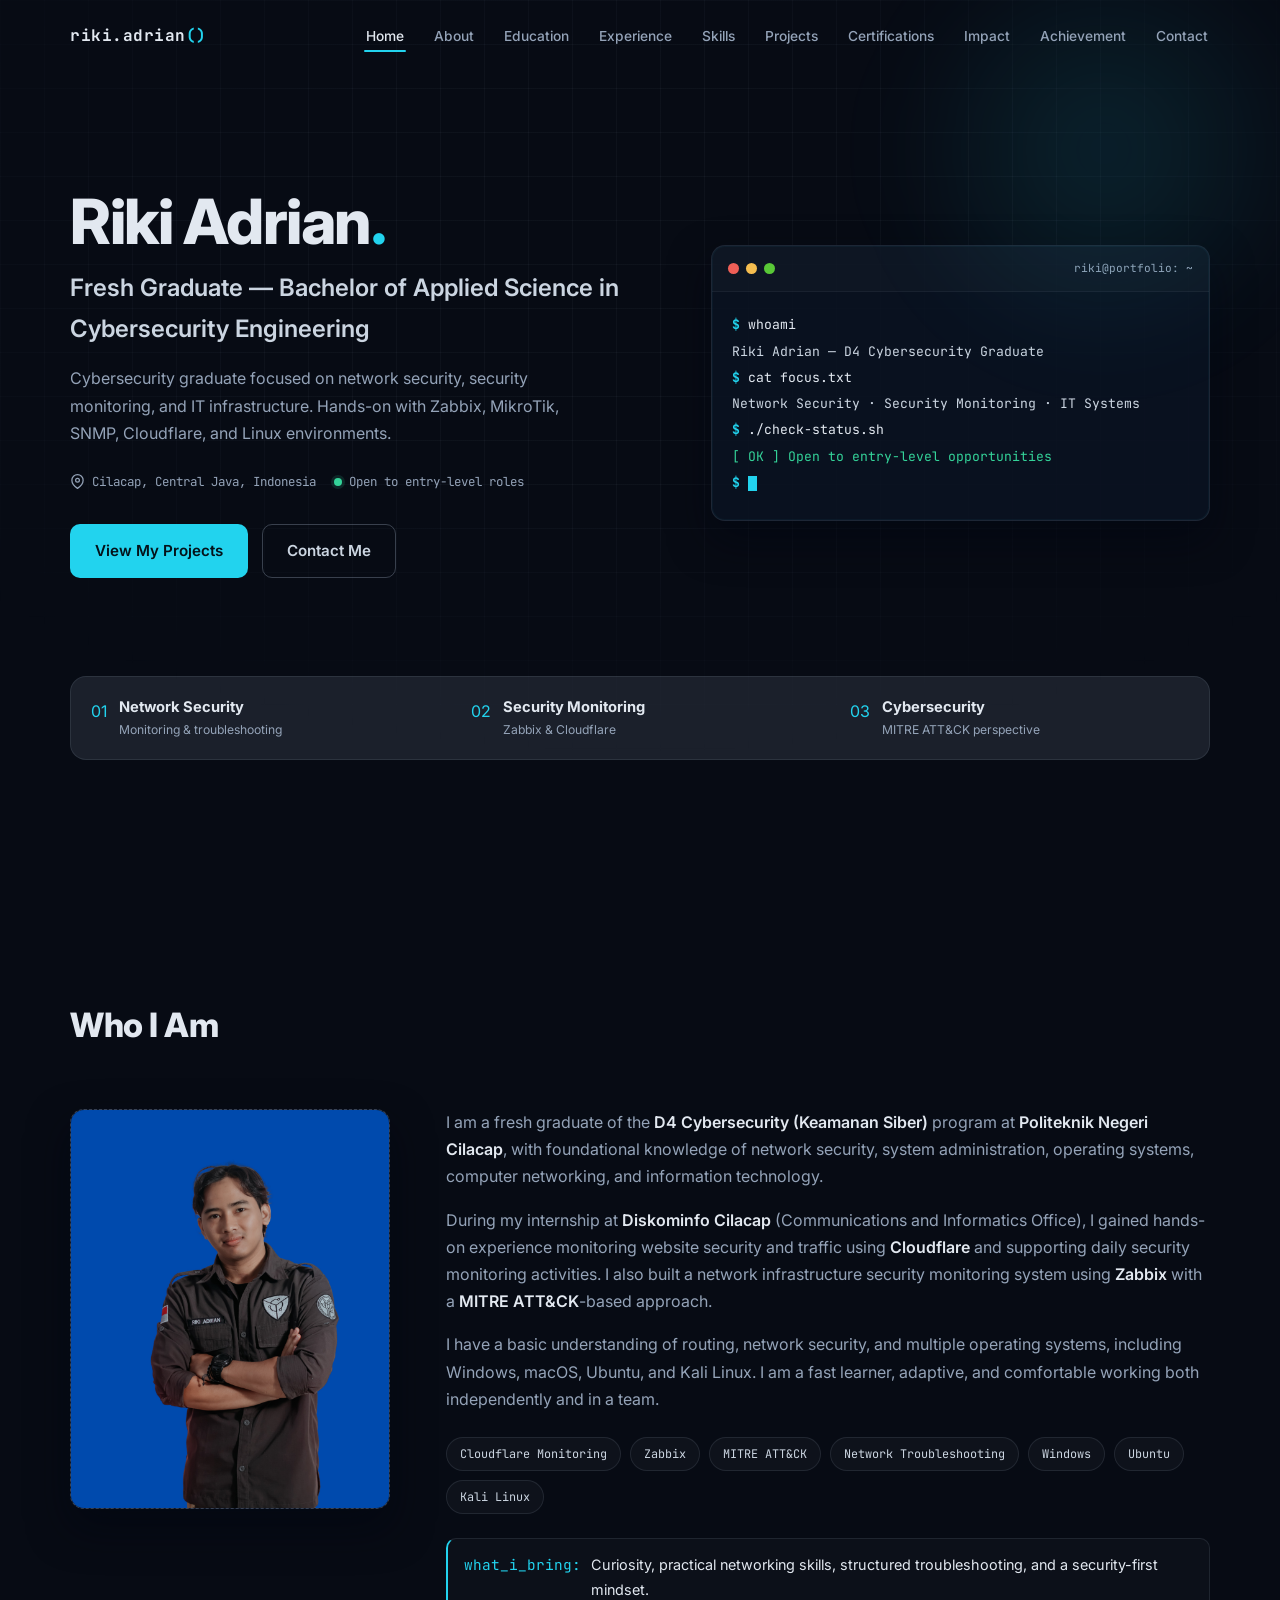
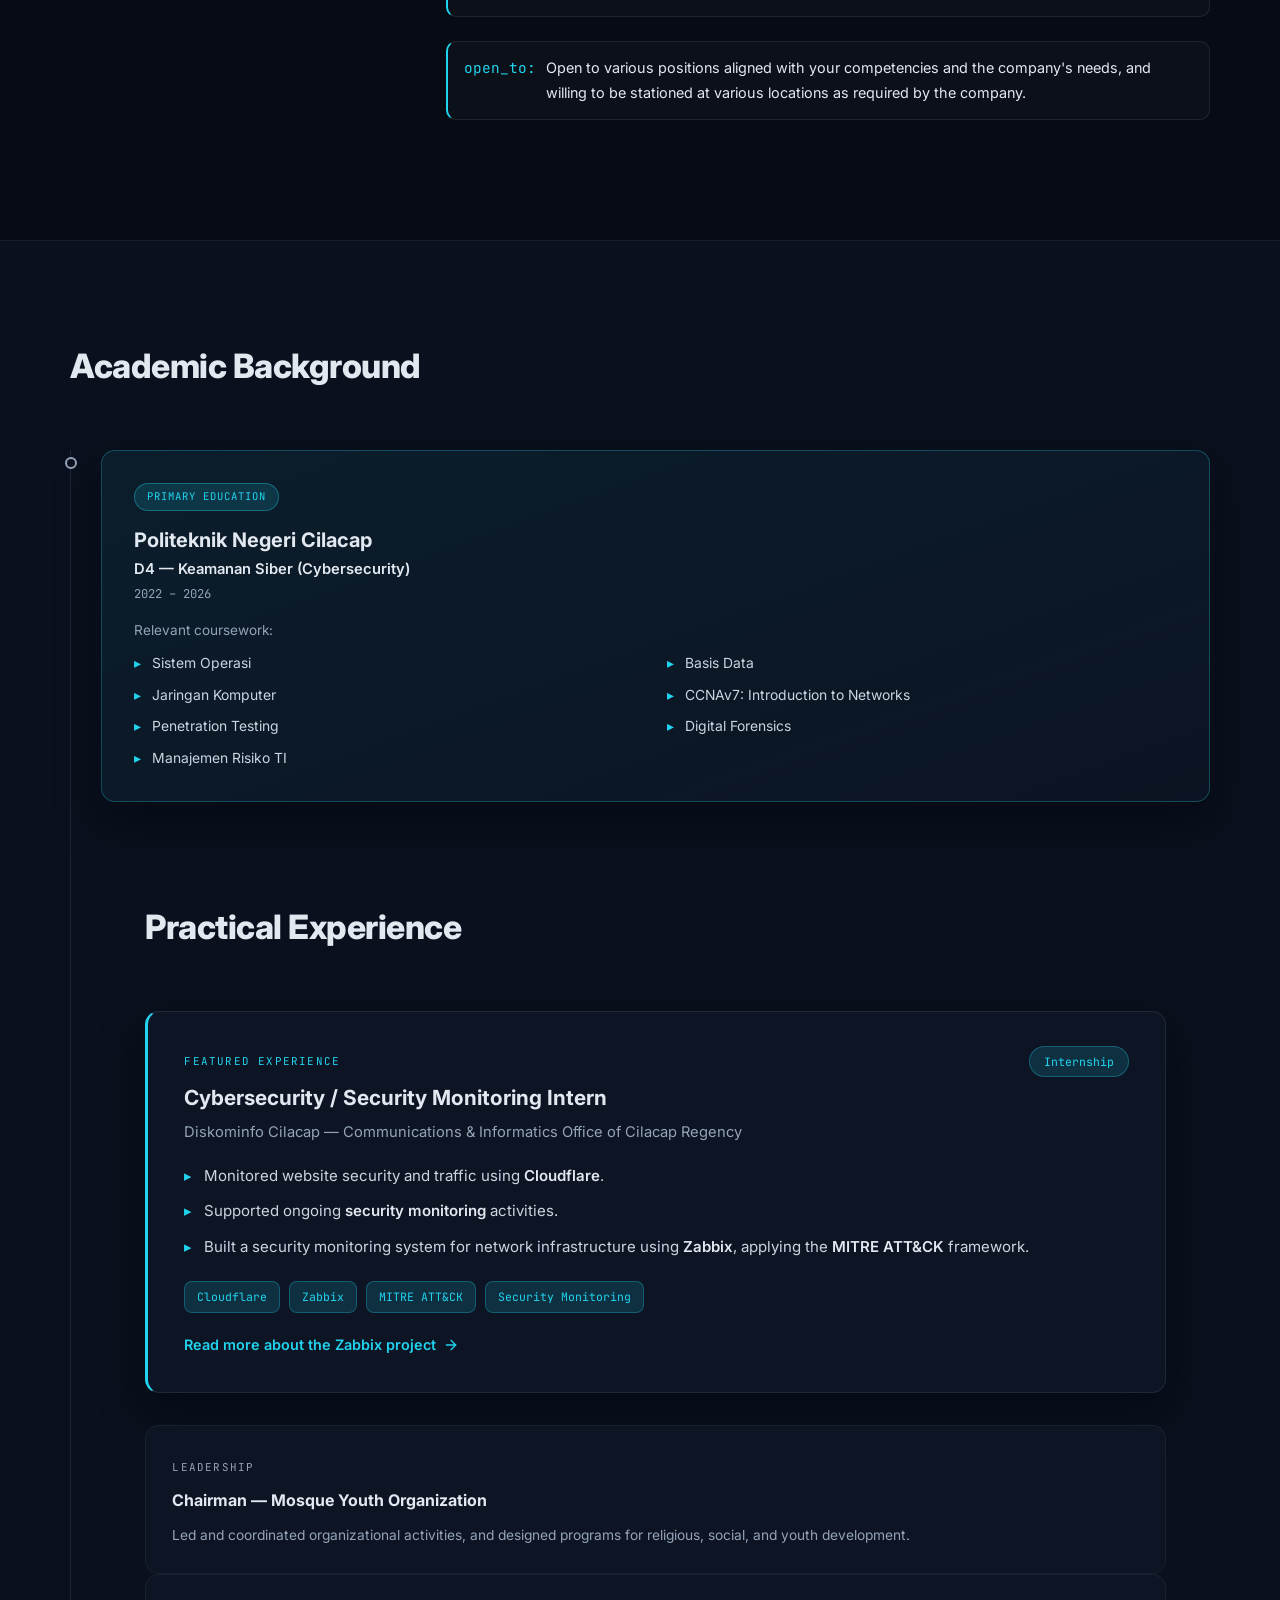
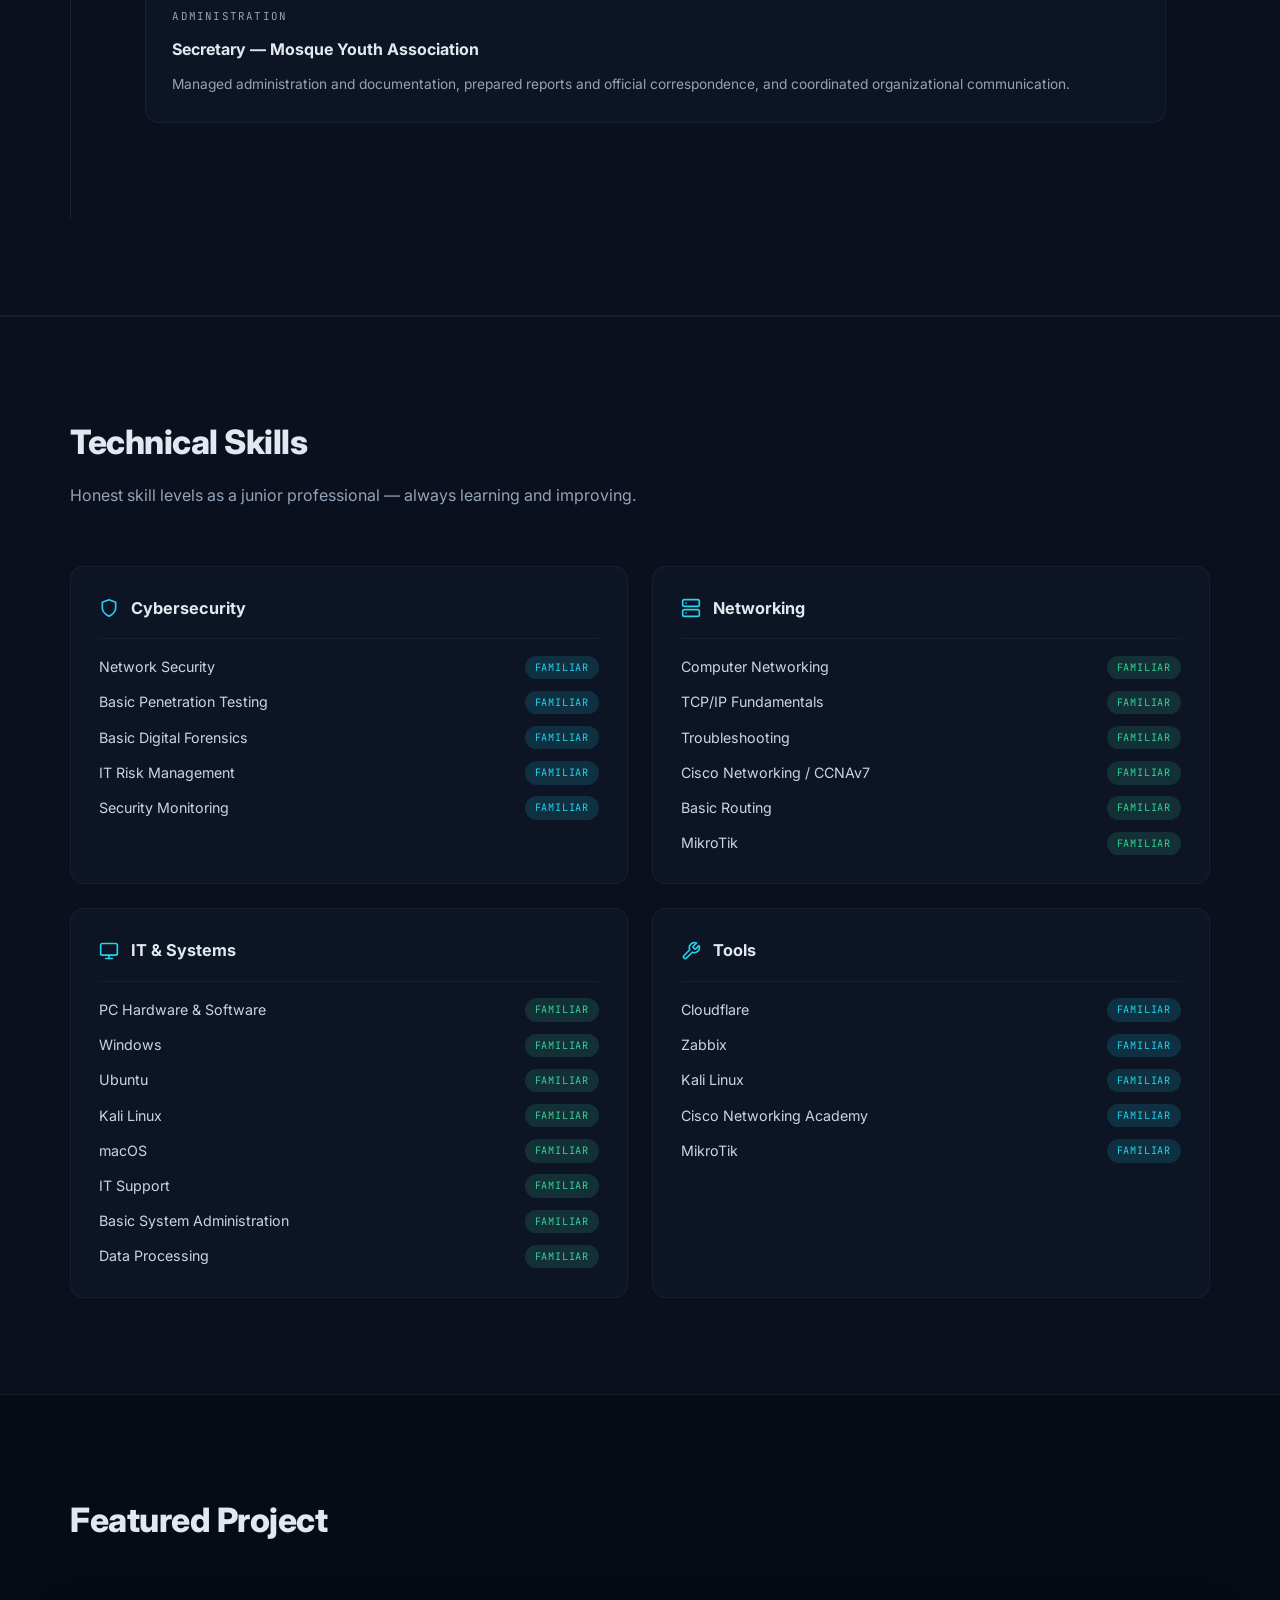
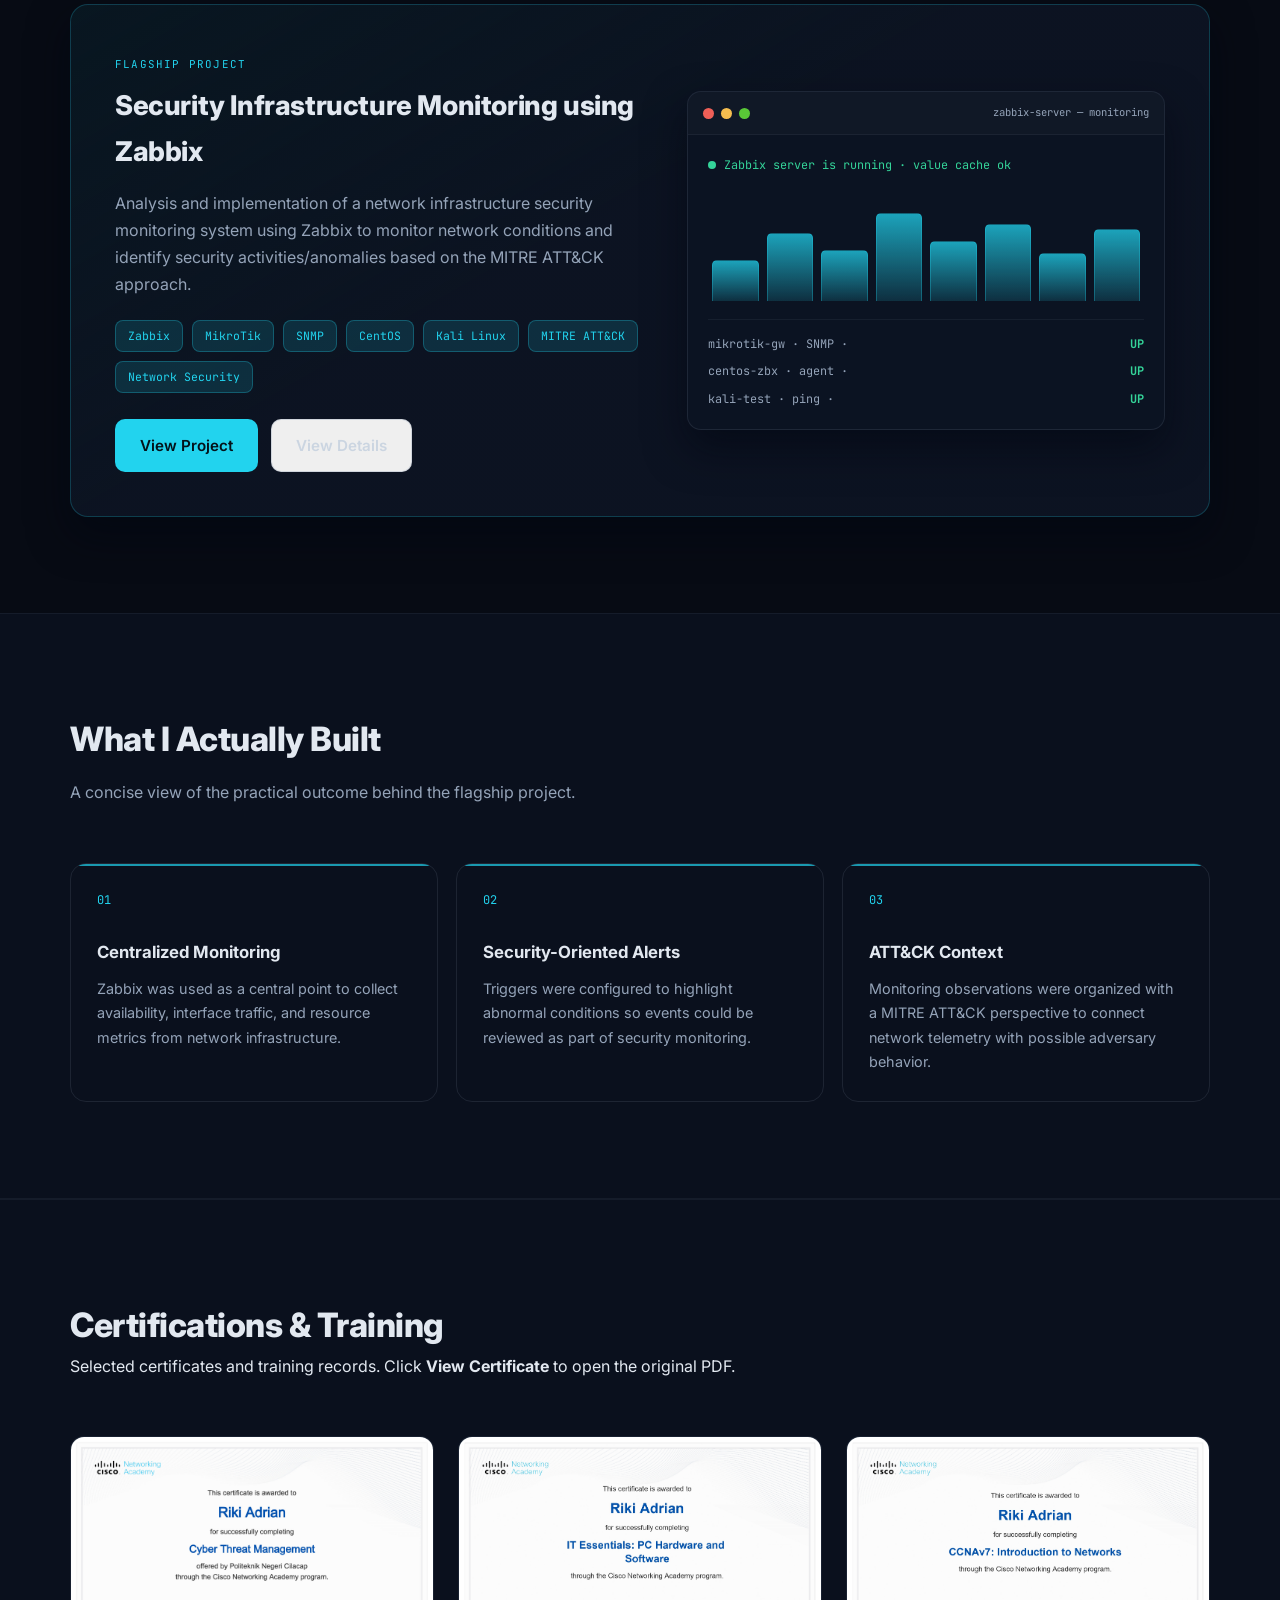
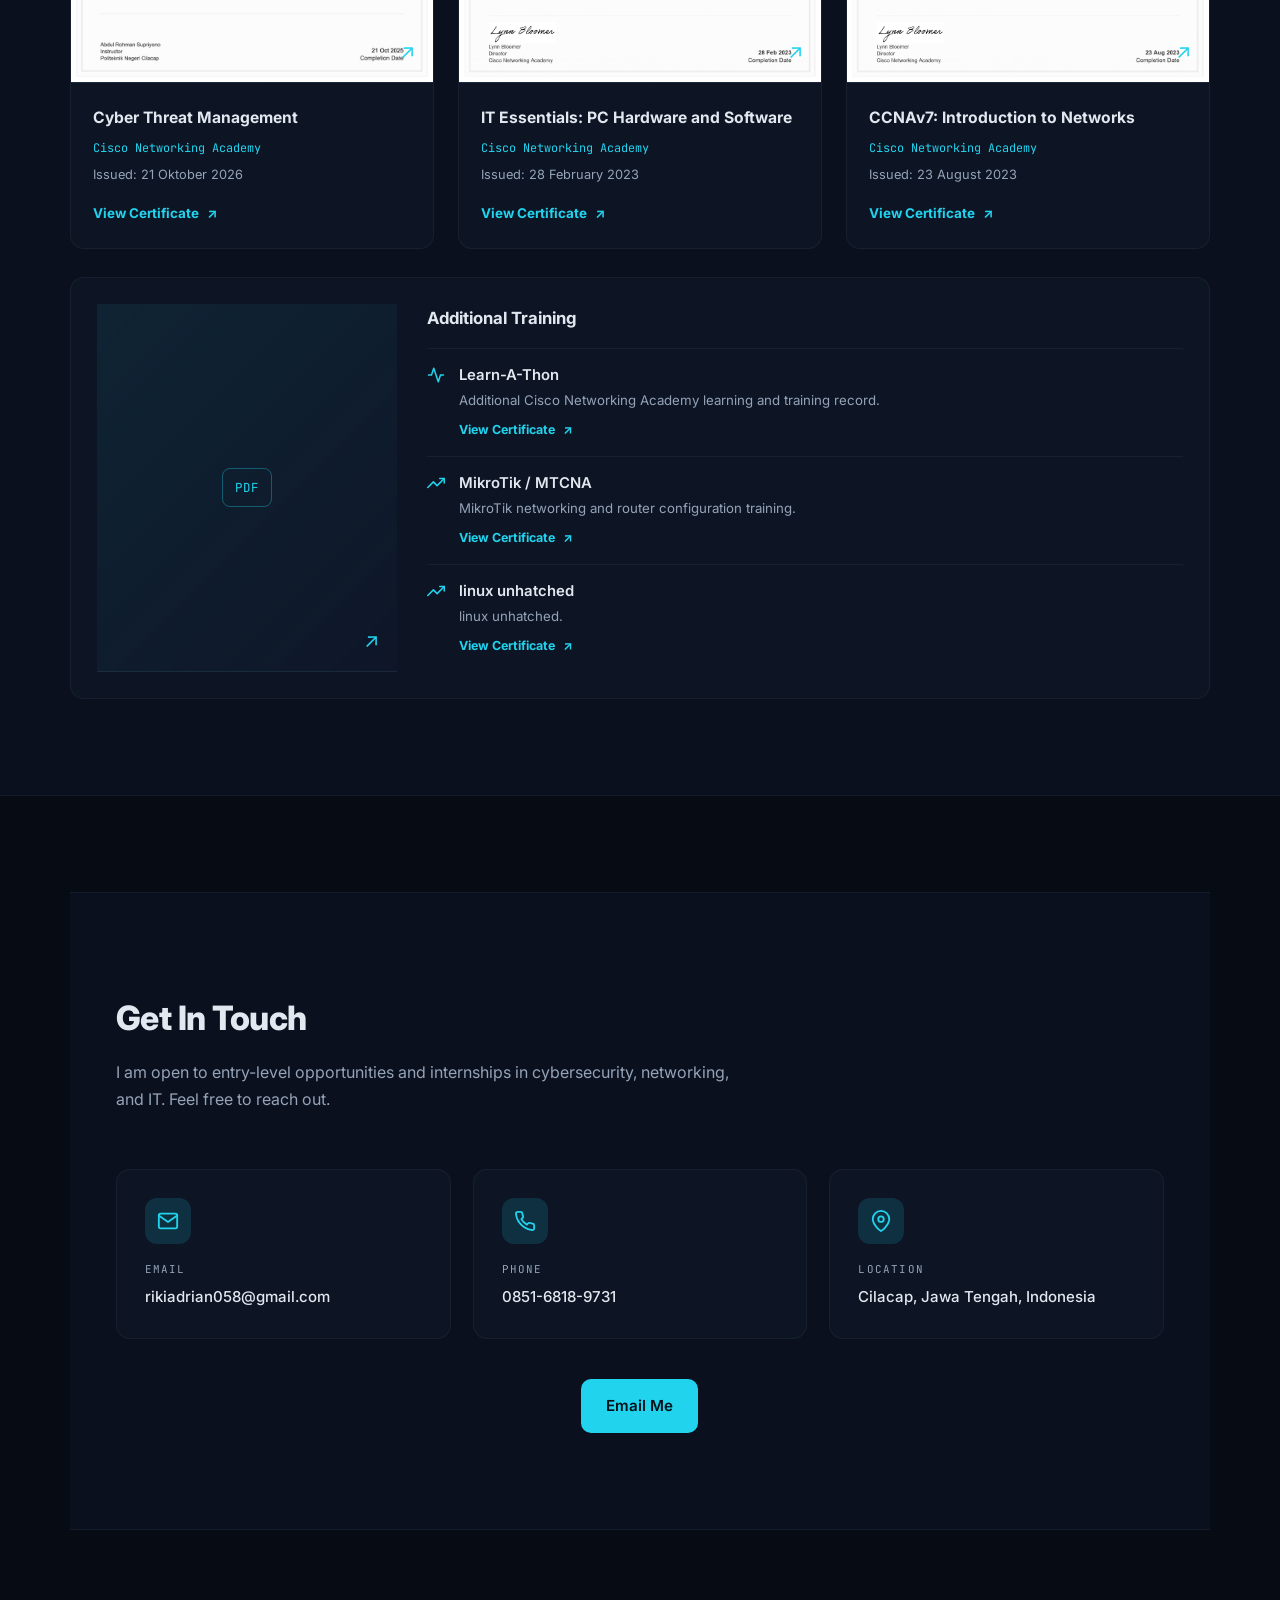
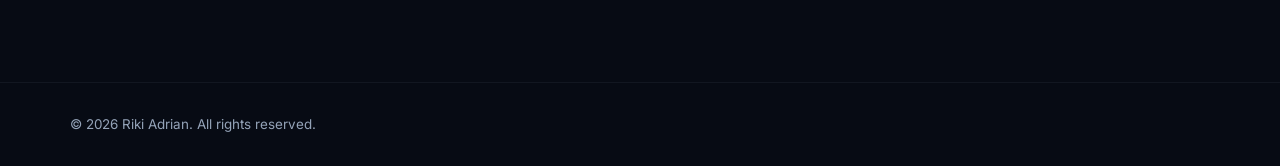
==== commit 444068e0: "Update index.html" ====
--- a/index.html
+++ b/index.html
@@ -692,7 +692,7 @@
   <footer class="footer">
     <div class="container footer-inner">
       <p>&copy; <span id="year">2026</span> Riki Adrian. All rights reserved.</p>
-      <p class="mono">&lt;/&gt; Built with HTML, CSS &amp; JavaScript · Hosted on GitHub Pages</p>
+      <!-- <p class="mono">&lt;/&gt; Built with HTML, CSS &amp; JavaScript · Hosted on GitHub Pages</p> -->
     </div>
   </footer>
 
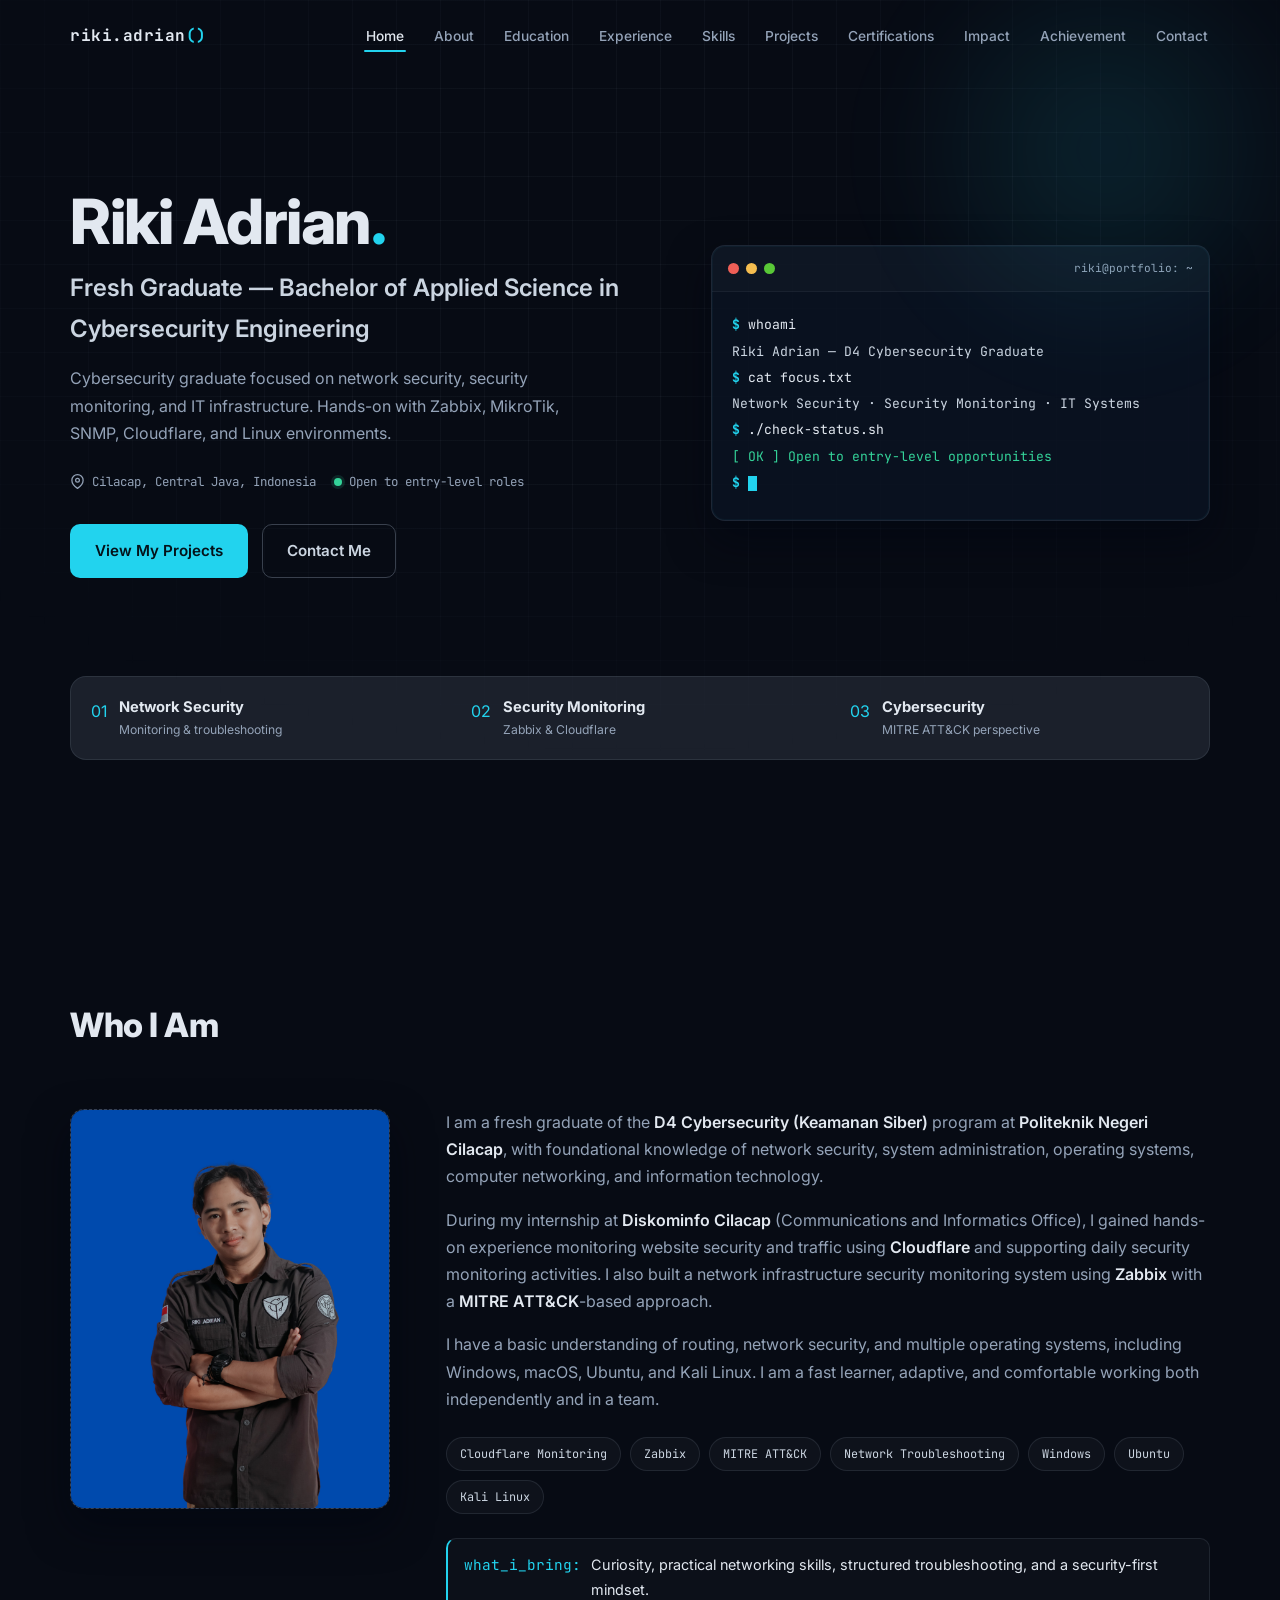
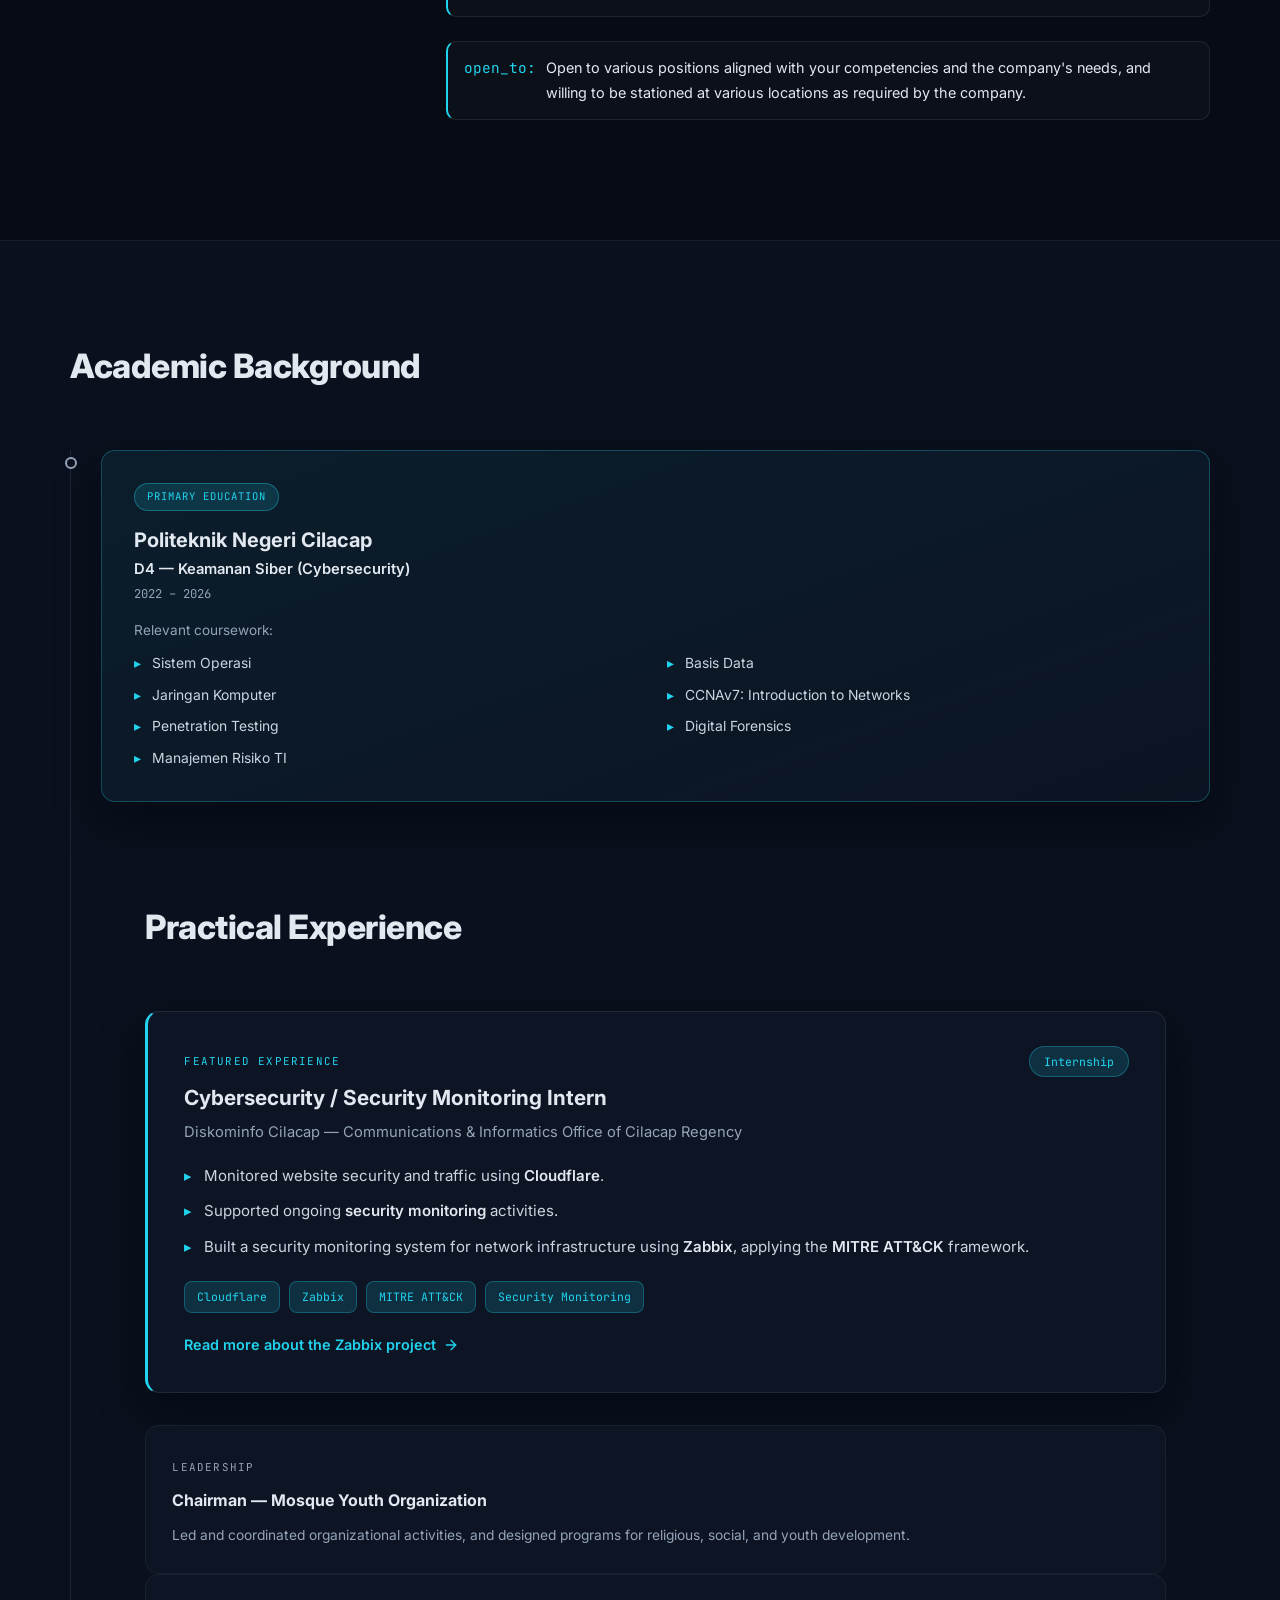
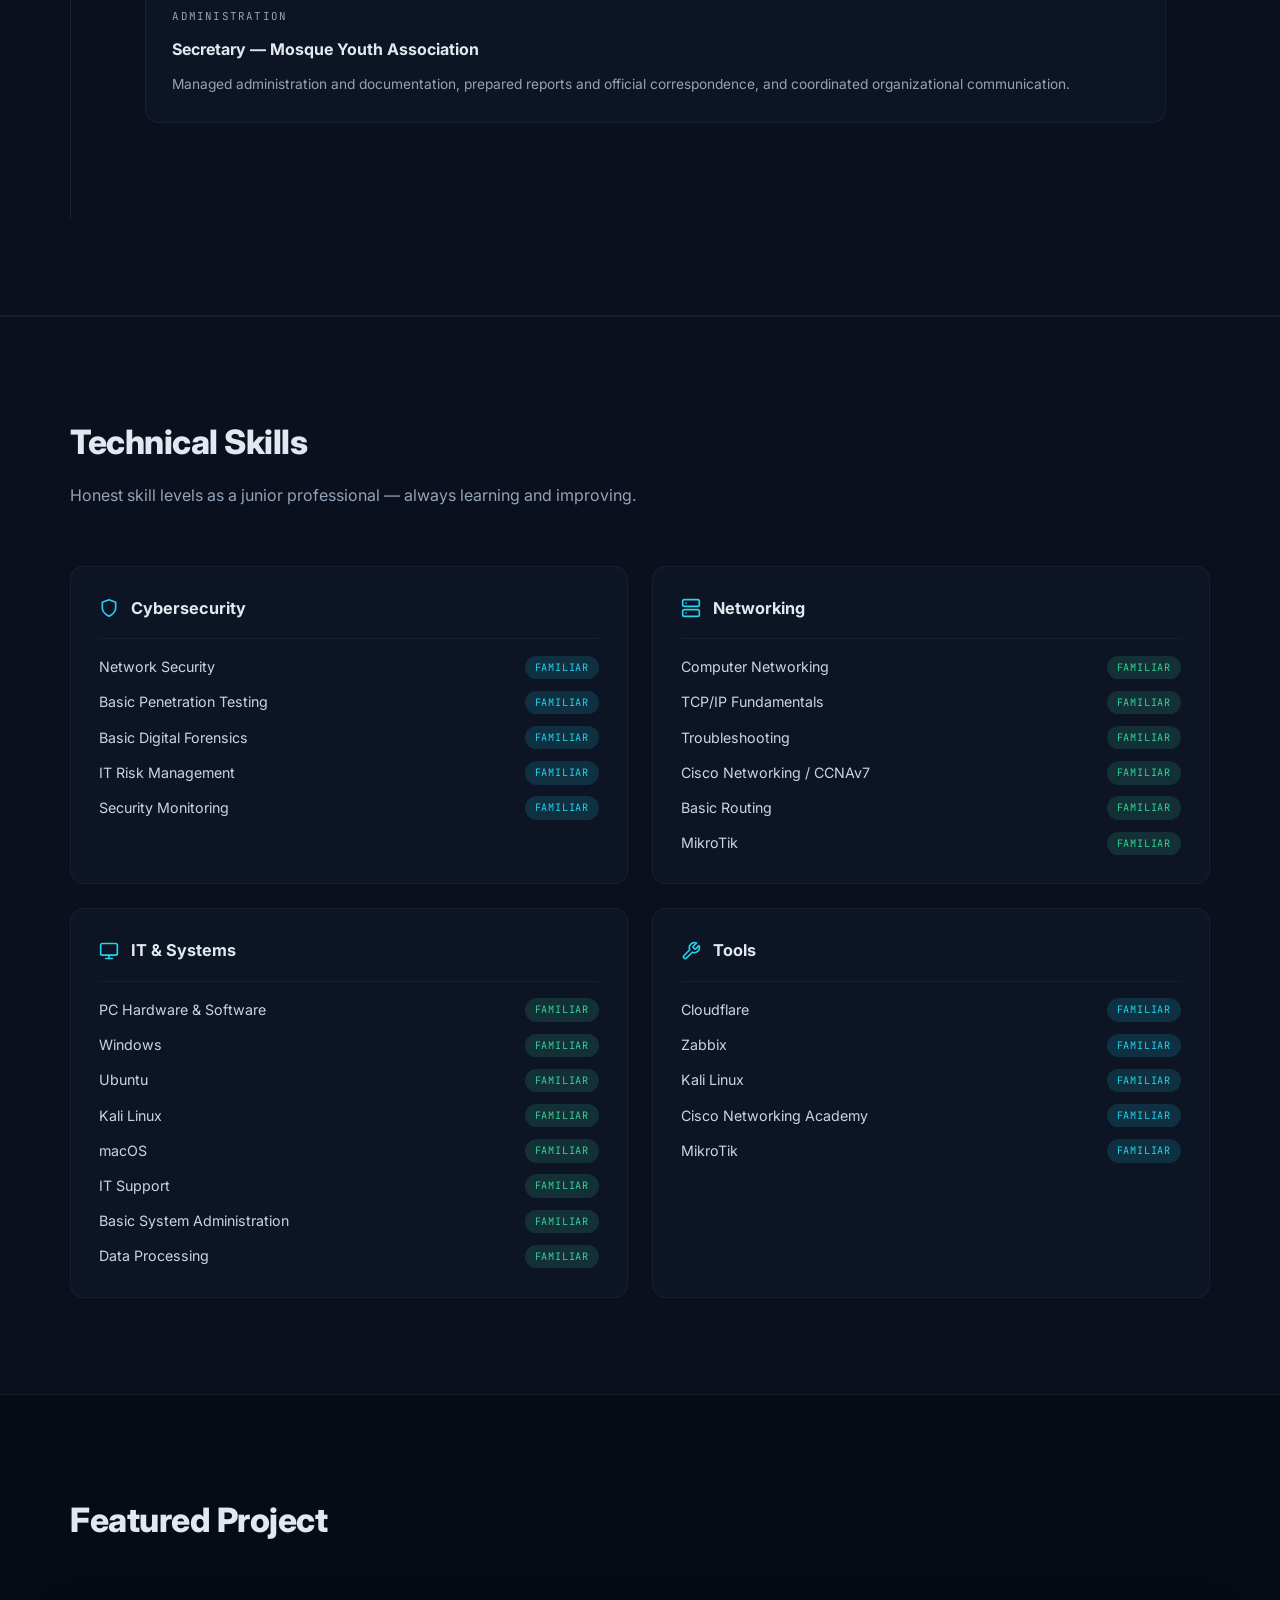
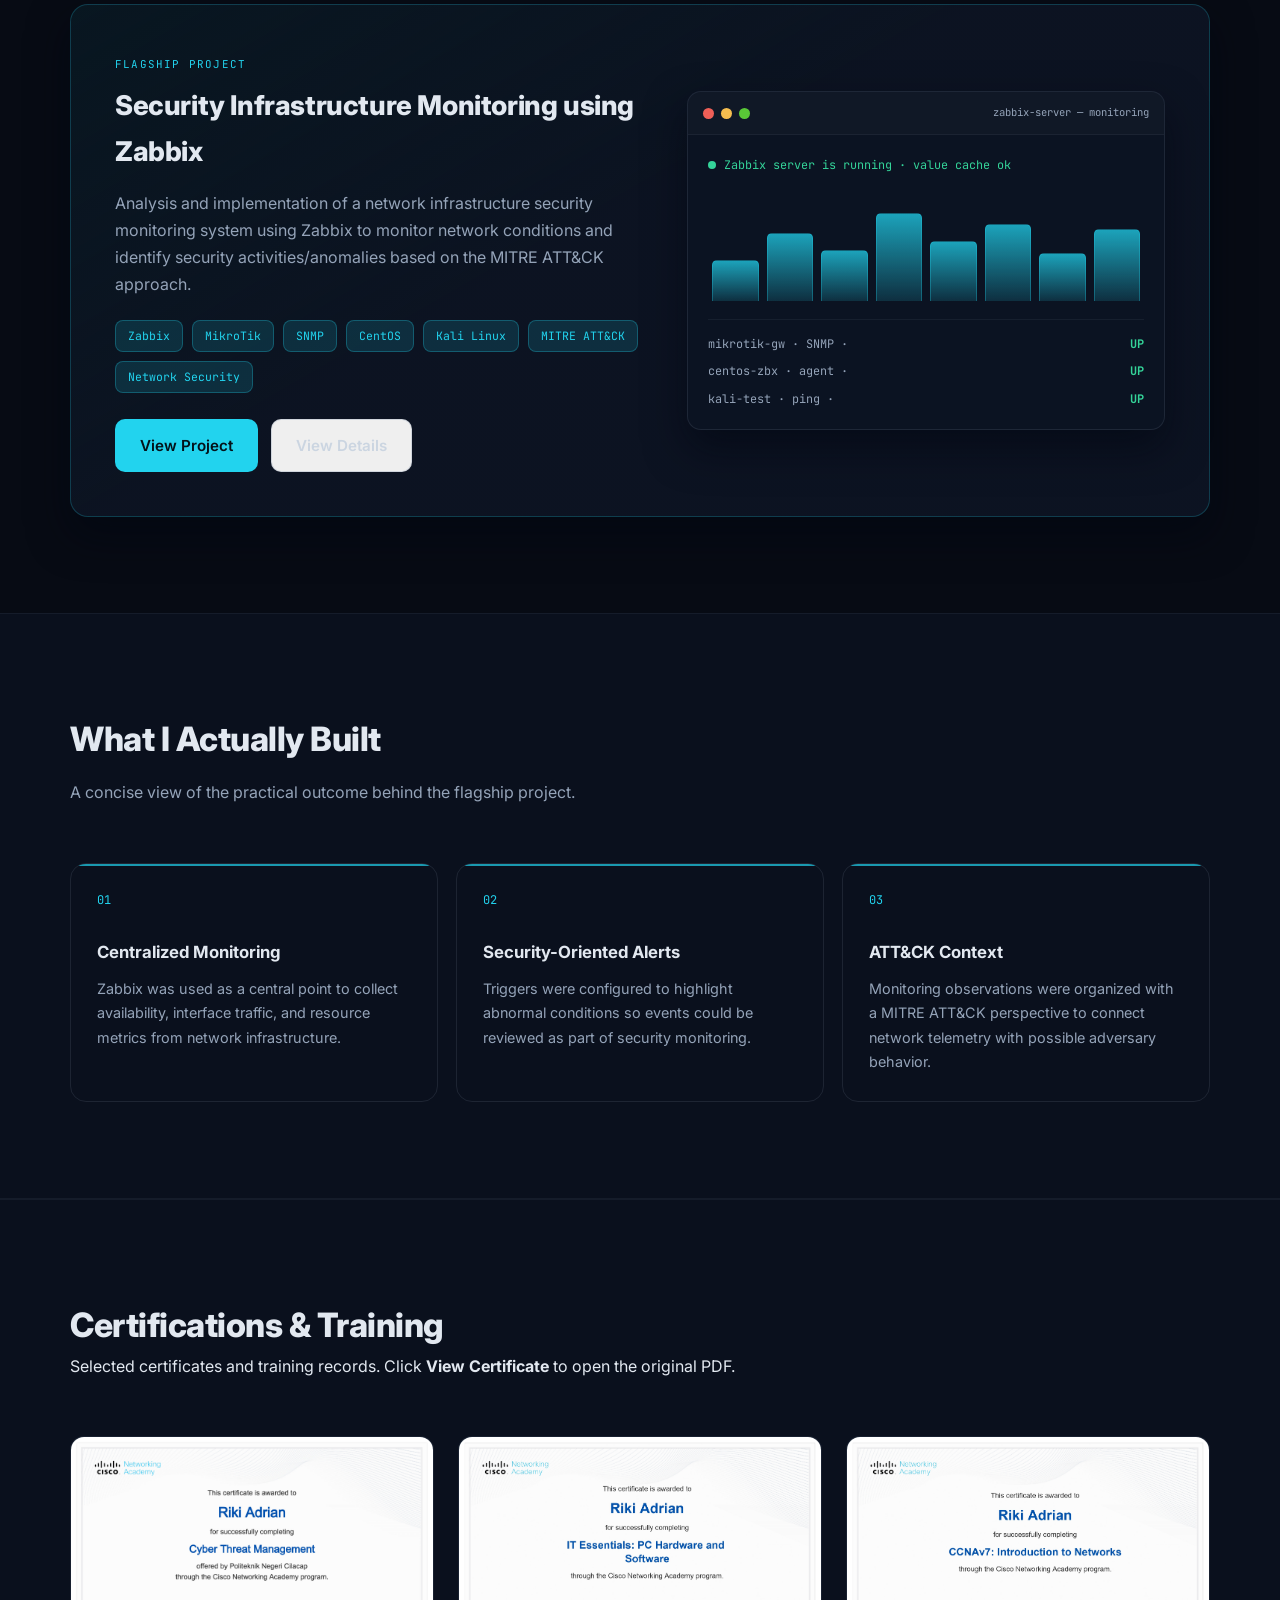
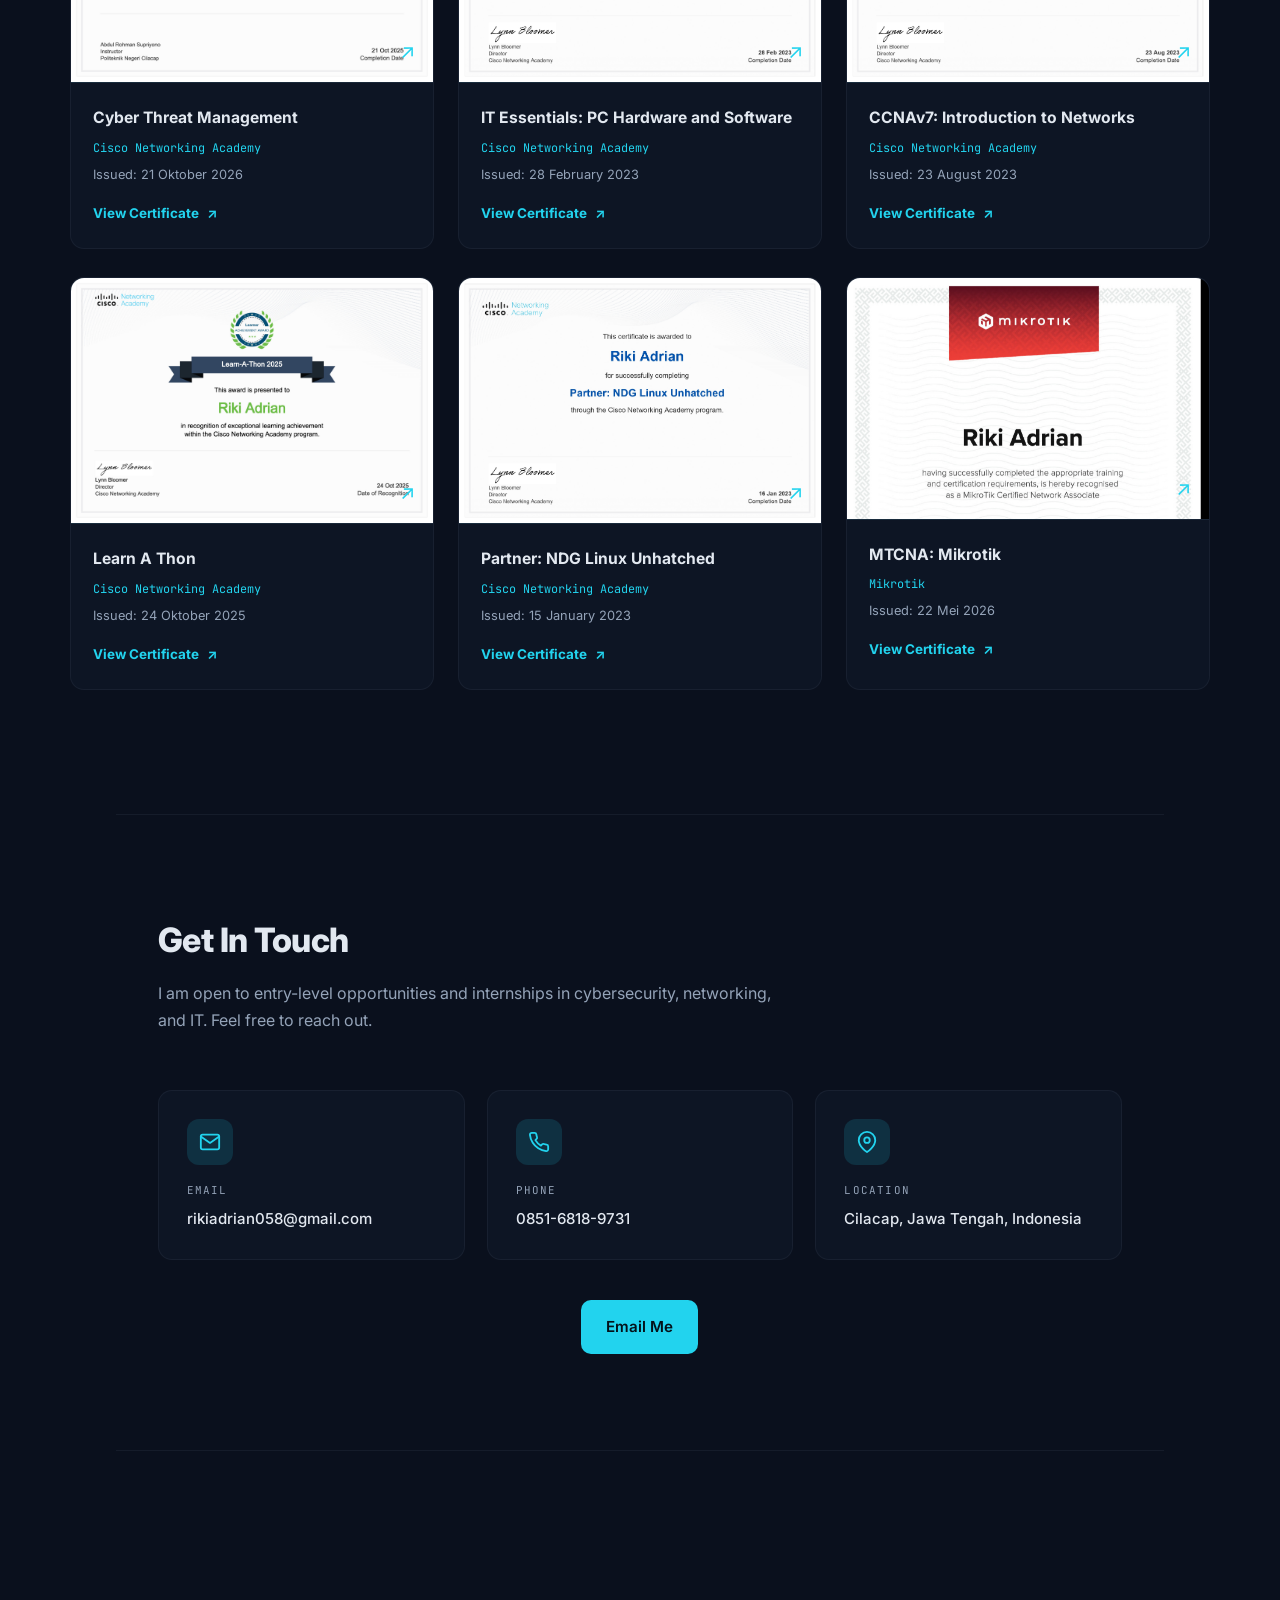
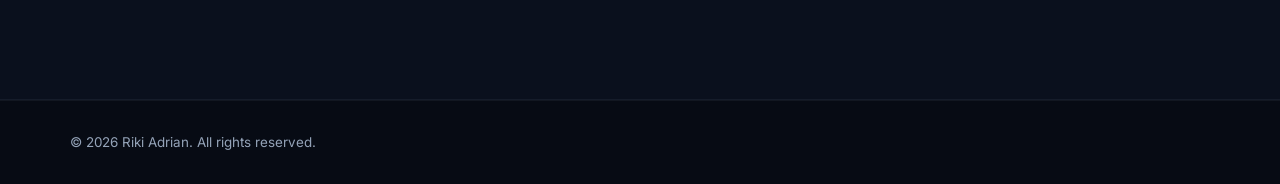
==== commit 6f73d06a: "Update index.html" ====
--- a/index.html
+++ b/index.html
@@ -510,7 +510,7 @@
       </div>
     </section>
 
-    <!-- ============ CERTIFICATIONS ============ -->
+   <!-- ============ CERTIFICATIONS ============ -->
     <section id="certifications" class="section section-alt">
       <div class="container">
         <div class="section-head reveal">
@@ -519,7 +519,7 @@
           <p class="section-lead">Selected certificates and training records. Click <strong>View Certificate</strong> to open the original PDF.</p>
         </div>
 
-       <div class="cert-grid">
+        <div class="cert-grid">
           <article class="cert-card reveal">
             <div class="pdf-preview">
   <a href="assets/certificates/Cyber-Threat-Management.pdf"
@@ -577,8 +577,67 @@
             </div>
           </article>
         </div>
-
-        <article class="other-training reveal">
+<!-- Baris kedua -->
+ <div class="cert-grid">
+          <article class="cert-card reveal">
+            <div class="pdf-preview">
+  <a href="assets/certificates/learn-a-thon.pdf"
+     target="_blank"
+     rel="noopener"
+     aria-label="Open learn a thon certificate">
+    <img src="assets/certificates/learn-a-thon.jpg"
+         alt="learn-a-thon">
+    <span class="pdf-icon">↗</span>
+  </a>
+</div>
+            <div class="cert-body">
+              <h3>Learn A Thon</h3>
+              <p class="cert-org mono">Cisco Networking Academy</p>
+              <p class="cert-date">Issued: 24 Oktober 2025</p>
+              <a class="cert-link" href="assets/certificates/learn-a-thon.pdf" target="_blank" rel="noopener">View Certificate <span aria-hidden="true">↗</span></a>
+            </div>
+          </article>
+      
+          <article class="cert-card reveal d1">
+           <div class="pdf-preview">
+  <a href="assets/certificates/linux-unhatched.pdf"
+     target="_blank"
+     rel="noopener"
+     aria-label="Open Linux Unhatched certificate">
+    <img src="assets/certificates/linux-unhatched.jpg"
+         alt="Partner: NDG Linux Unhatched Certificate">
+    <span class="pdf-icon">↗</span>
+  </a>
+</div>
+            <div class="cert-body">
+              <h3>Partner: NDG Linux Unhatched</h3>
+              <p class="cert-org mono">Cisco Networking Academy</p>
+              <p class="cert-date">Issued: 15 January 2023</p>
+              <a class="cert-link" href="assets/certificates/linux-unhatched.pdf" target="_blank" rel="noopener">View Certificate <span aria-hidden="true">↗</span></a>
+            </div>
+          </article>
+
+          <article class="cert-card reveal d2">
+            <div class="pdf-preview">
+  <a href="assets/certificates/mikrotik.pdf"
+     target="_blank"
+     rel="noopener"
+     aria-label="Open Mikrotik certificate">
+    <img src="assets/certificates/mikrotik.jpg"
+         alt="MTCNA Mikrotik Certificate">
+    <span class="pdf-icon">↗</span>
+  </a>
+</div>
+            <div class="cert-body">
+              <h3>MTCNA: Mikrotik</h3>
+              <p class="cert-org mono">Mikrotik</p>
+              <p class="cert-date">Issued: 22 Mei 2026</p>
+              <a class="cert-link" href="assets/certificates/mikrotik.pdf" target="_blank" rel="noopener">View Certificate <span aria-hidden="true">↗</span></a>
+            </div>
+          </article>
+        </div>
+        
+        <!-- <article class="other-training reveal">
           <div class="pdf-preview training-pdf-preview" aria-hidden="true">
             <span class="pdf-badge mono">PDF</span>
             <span class="pdf-icon">↗</span>
@@ -612,7 +671,7 @@
           </div>
         </article>
       </div>
-    </section>
+    </section> -->
 
     <!-- ============ ACHIEVEMENT ============ -->
     <section id="achievement" class="section">
